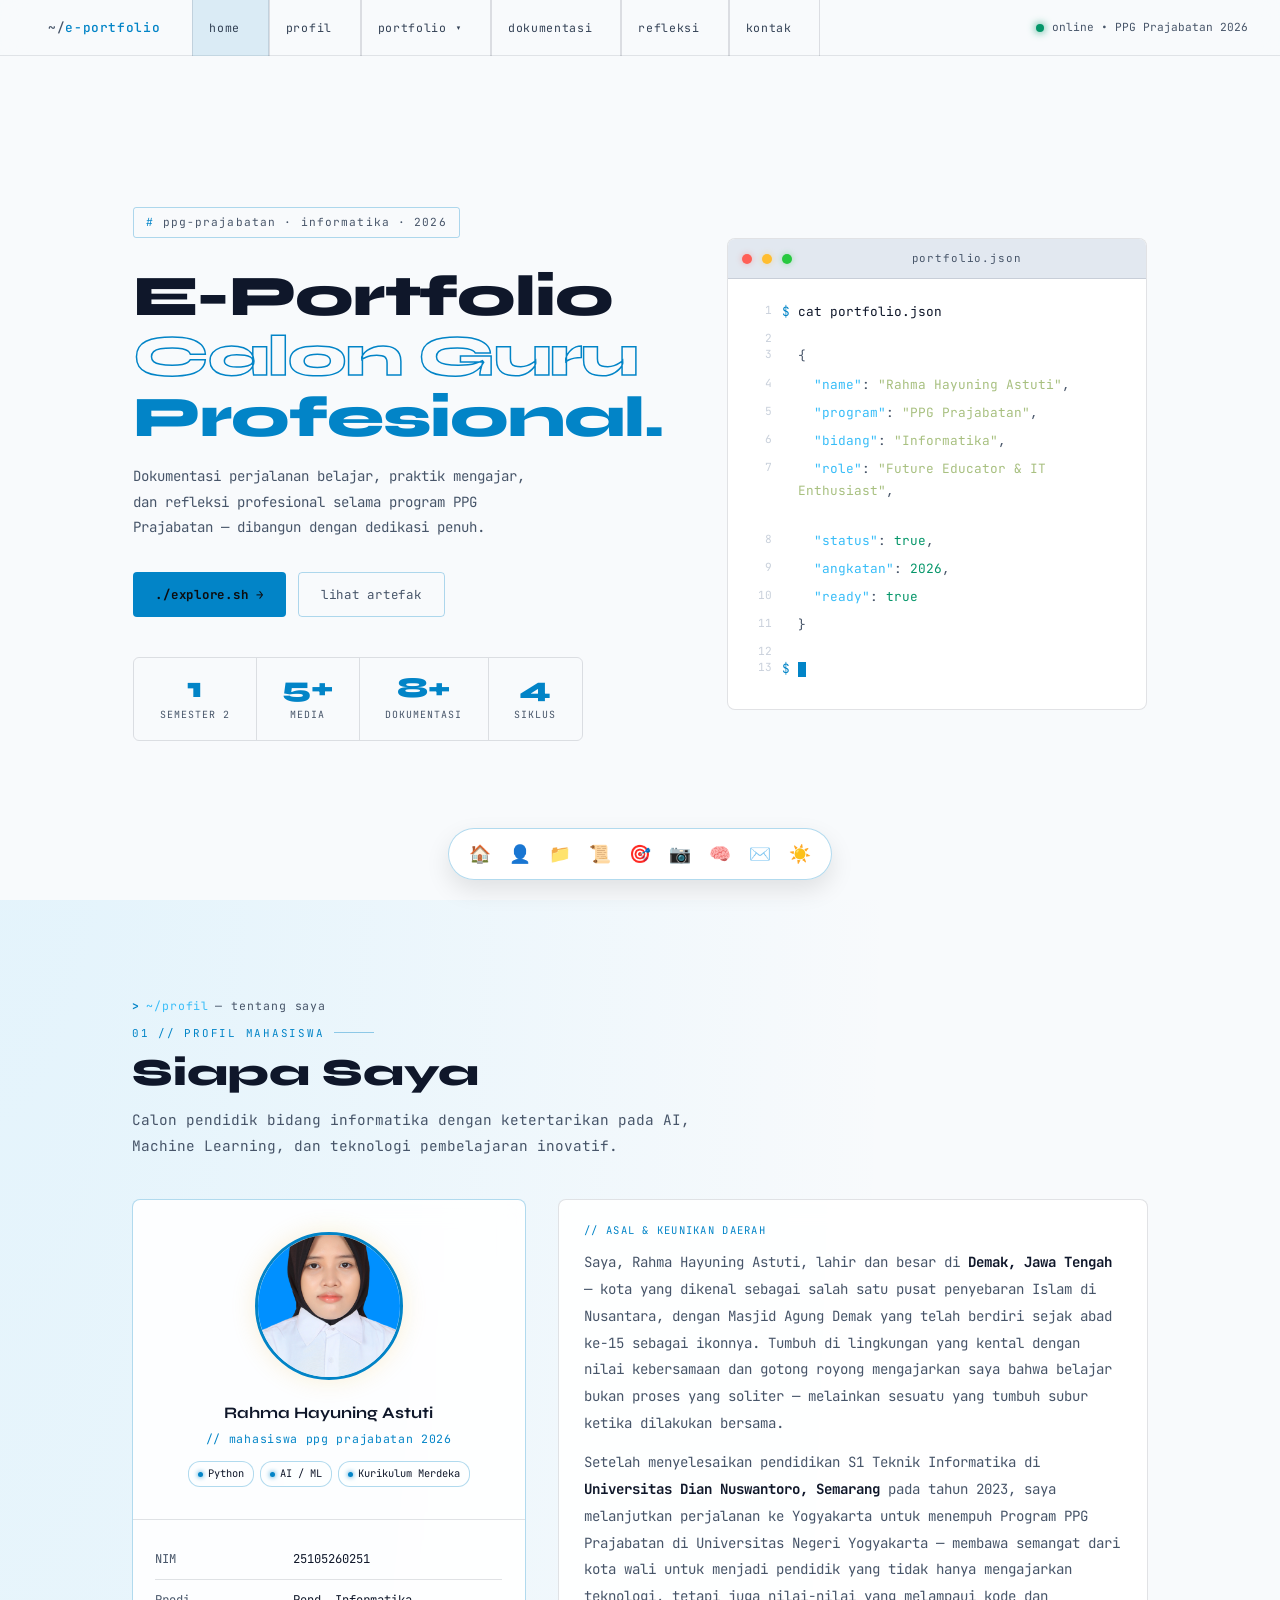
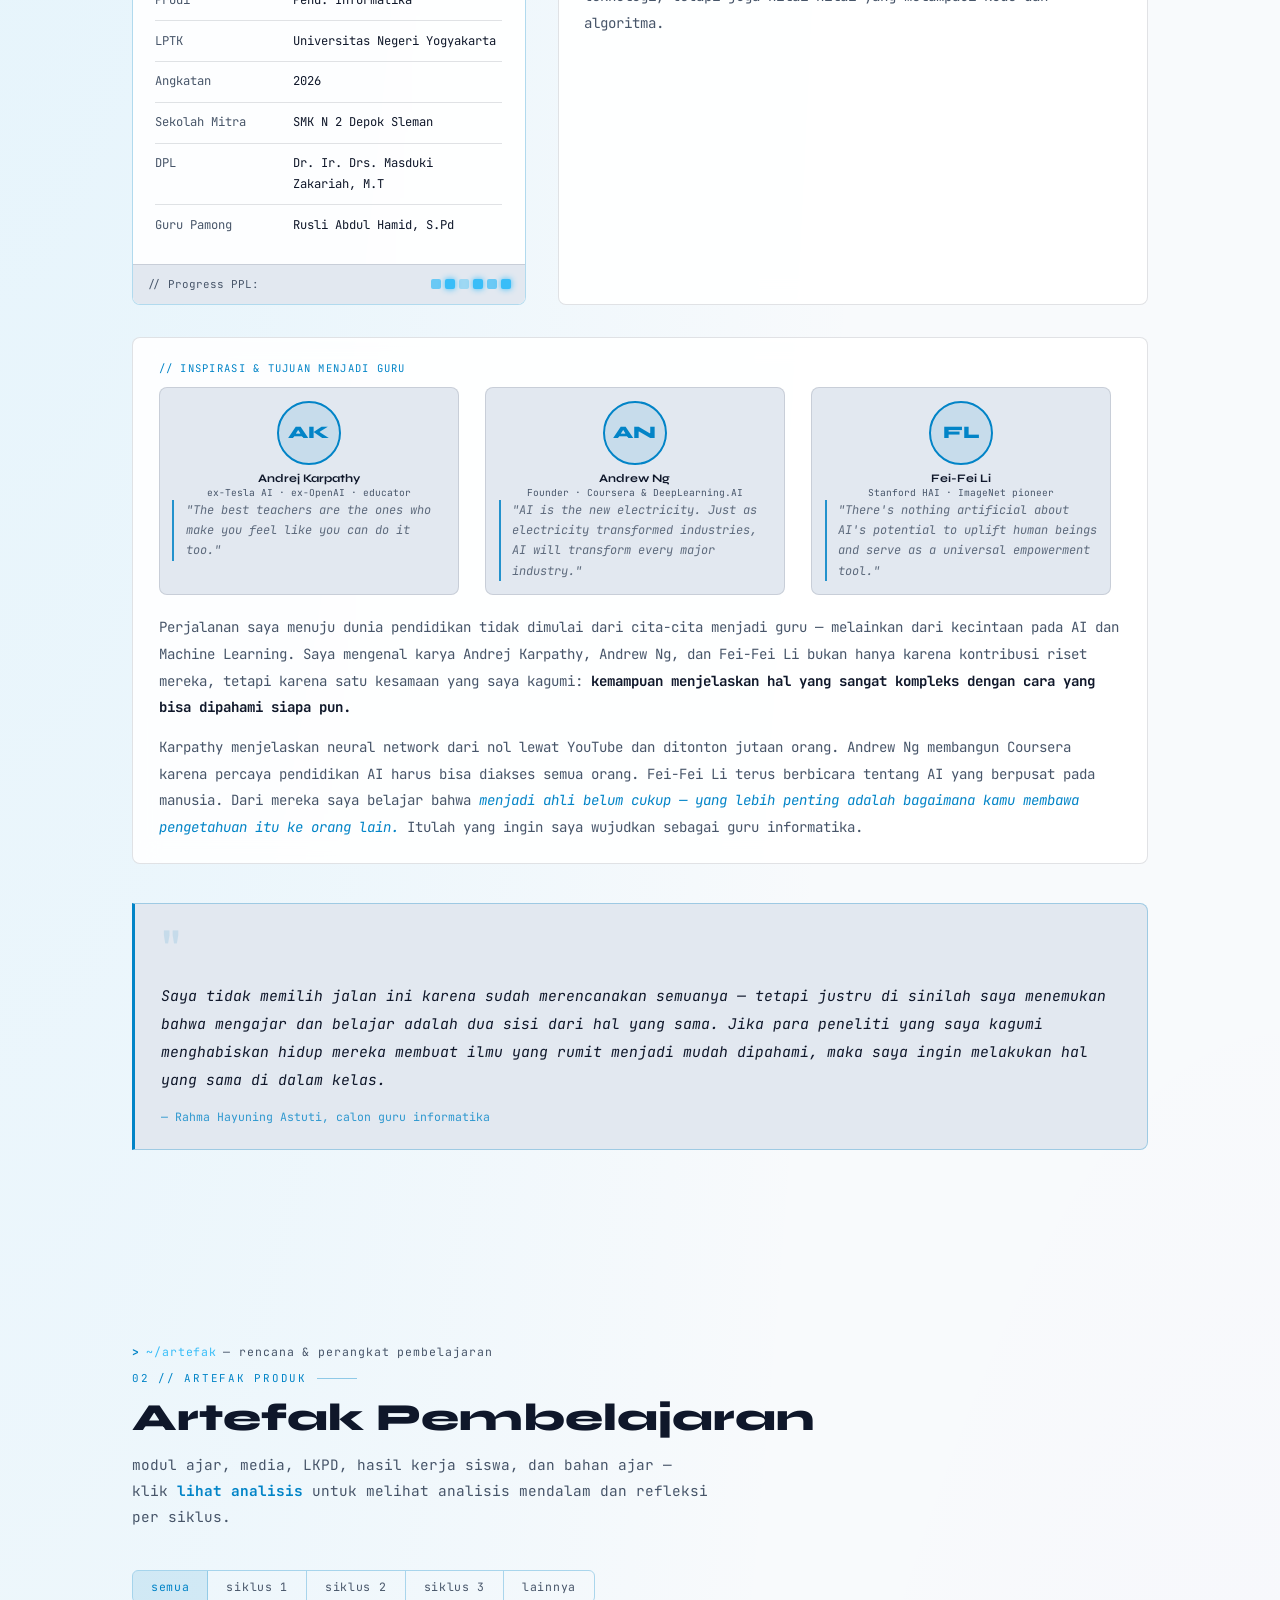
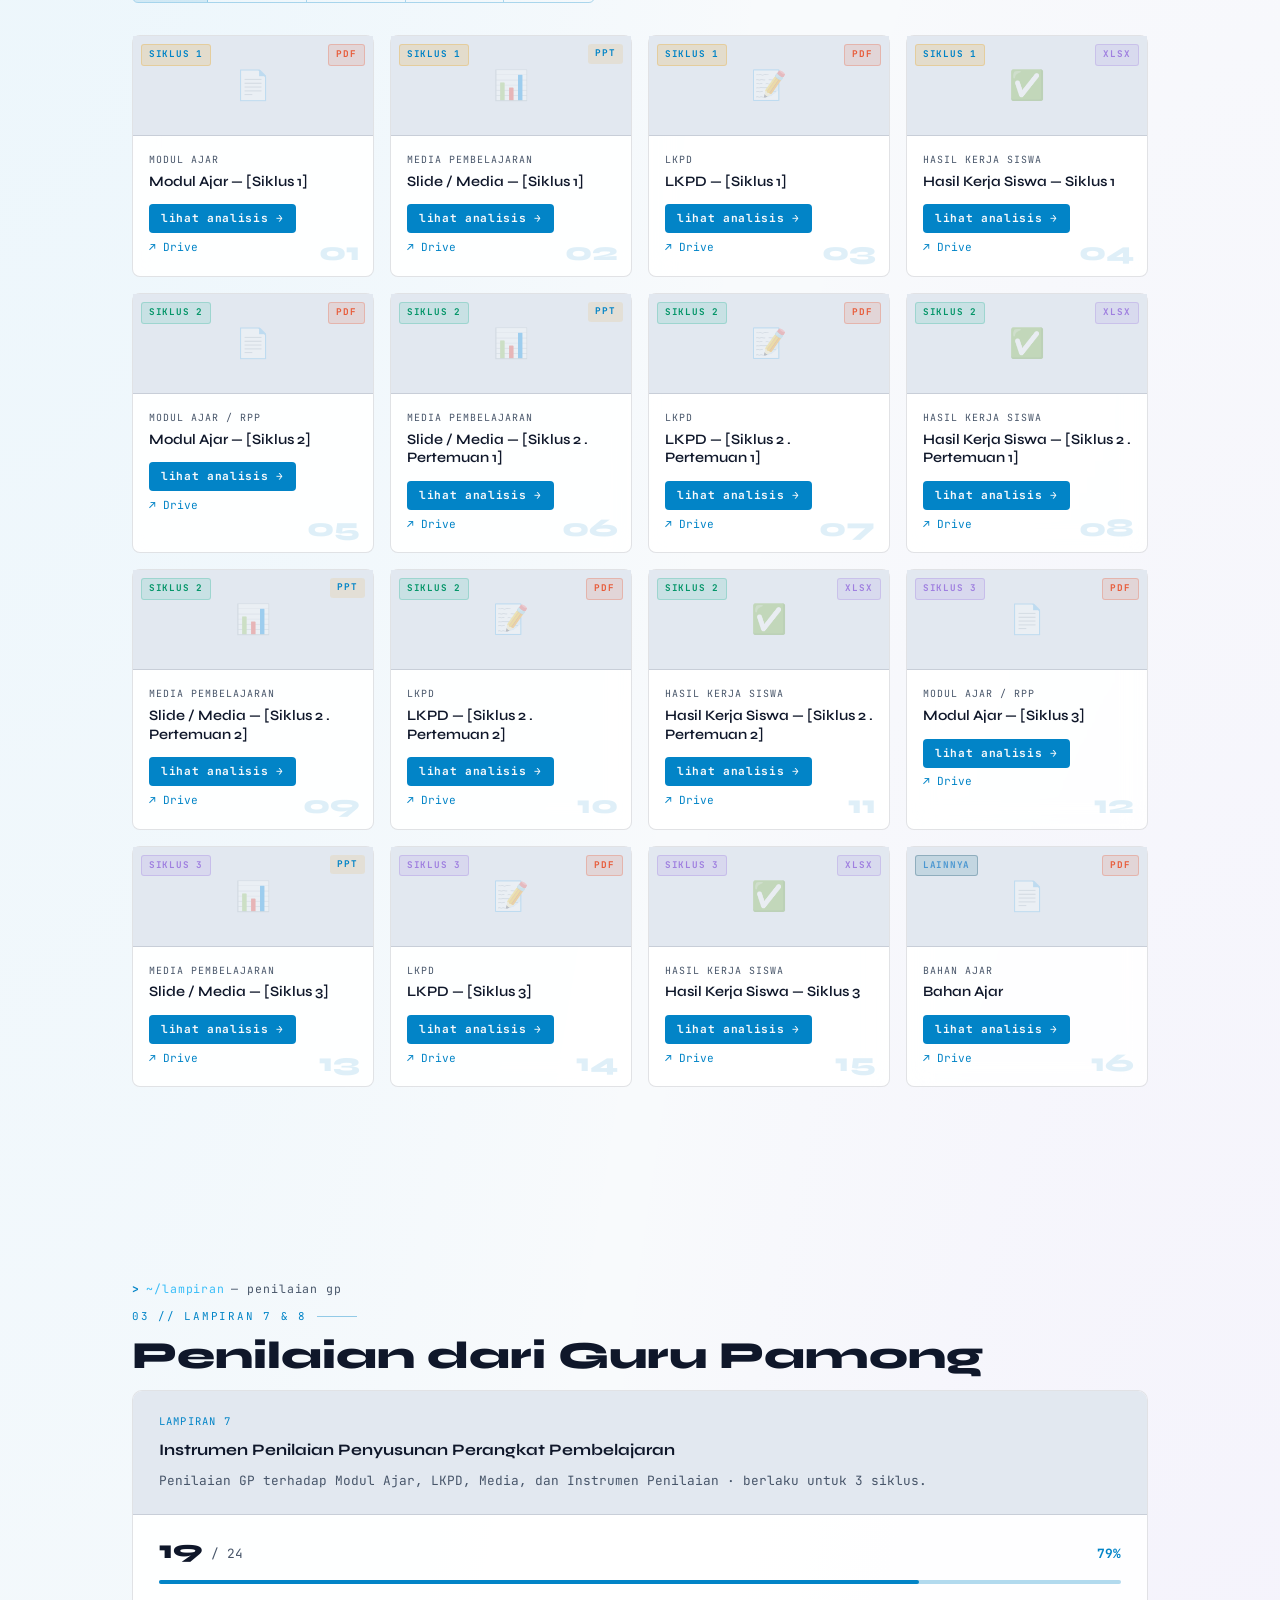
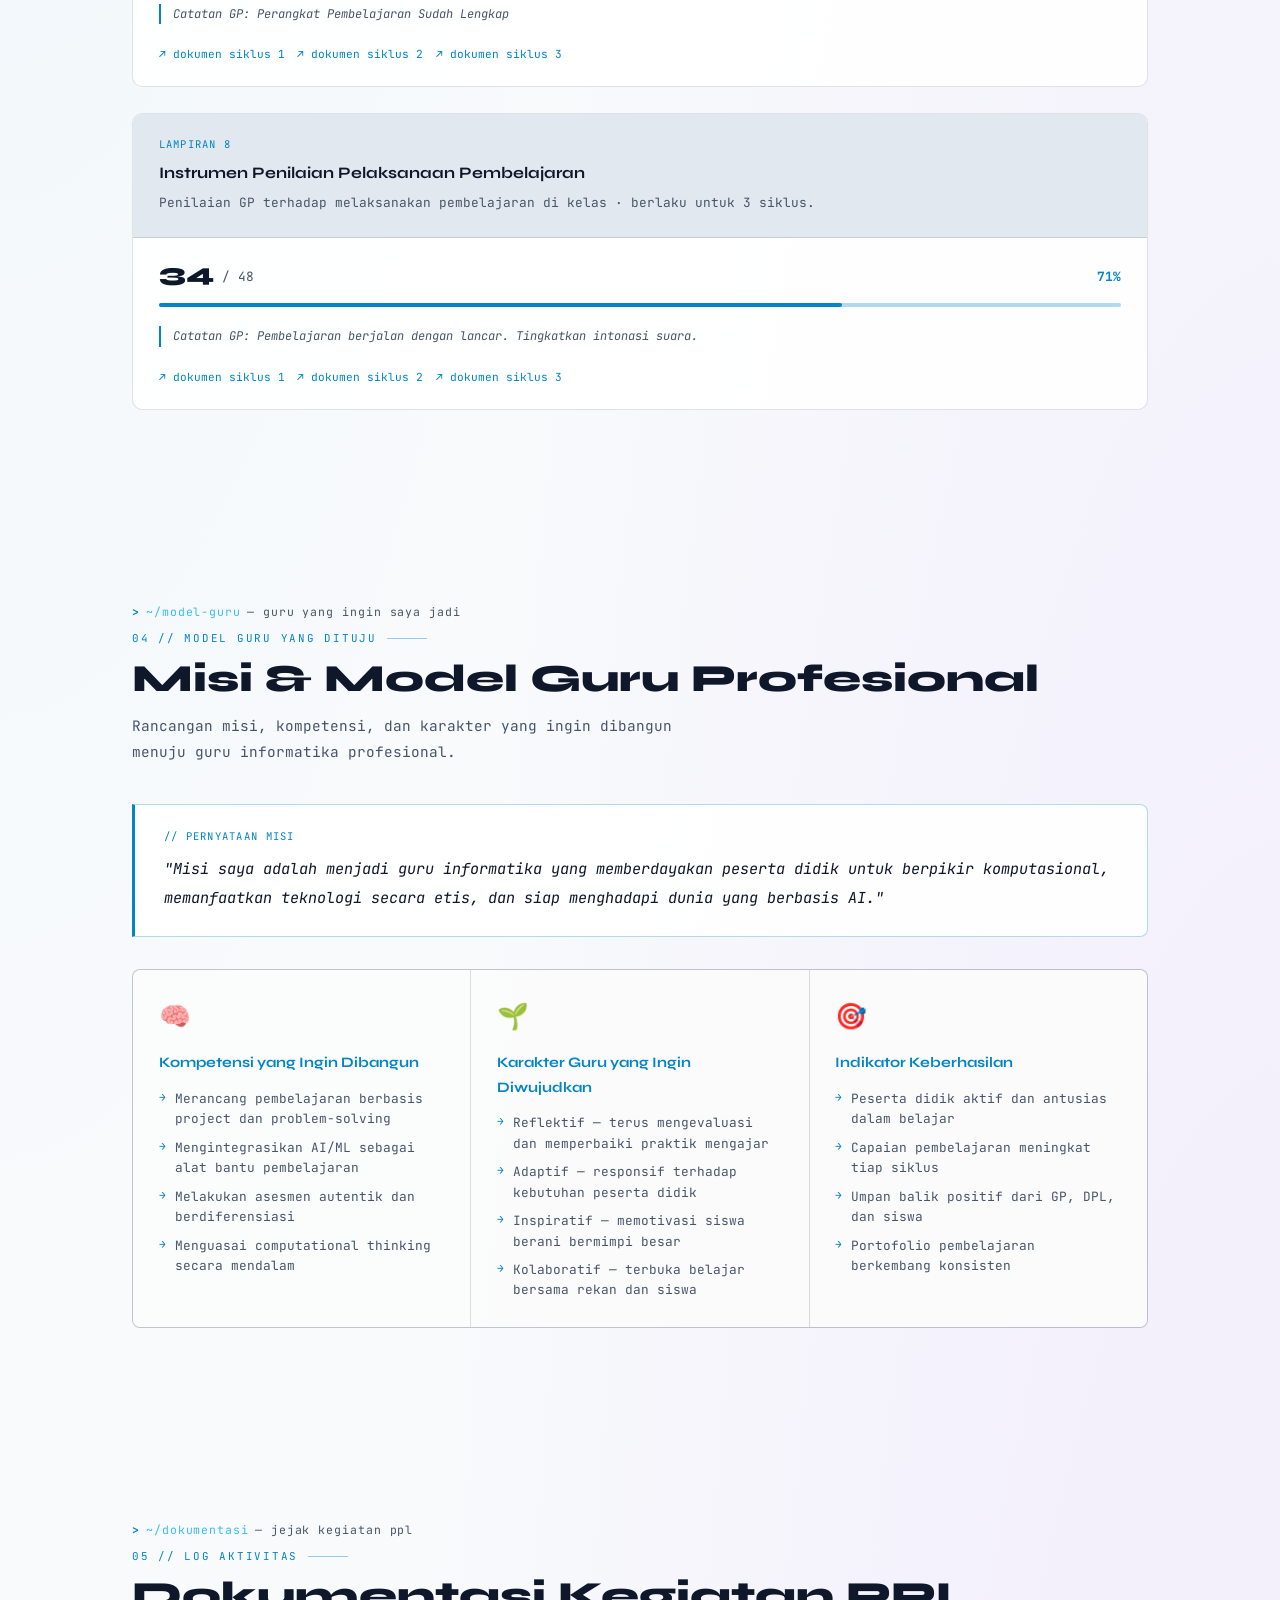
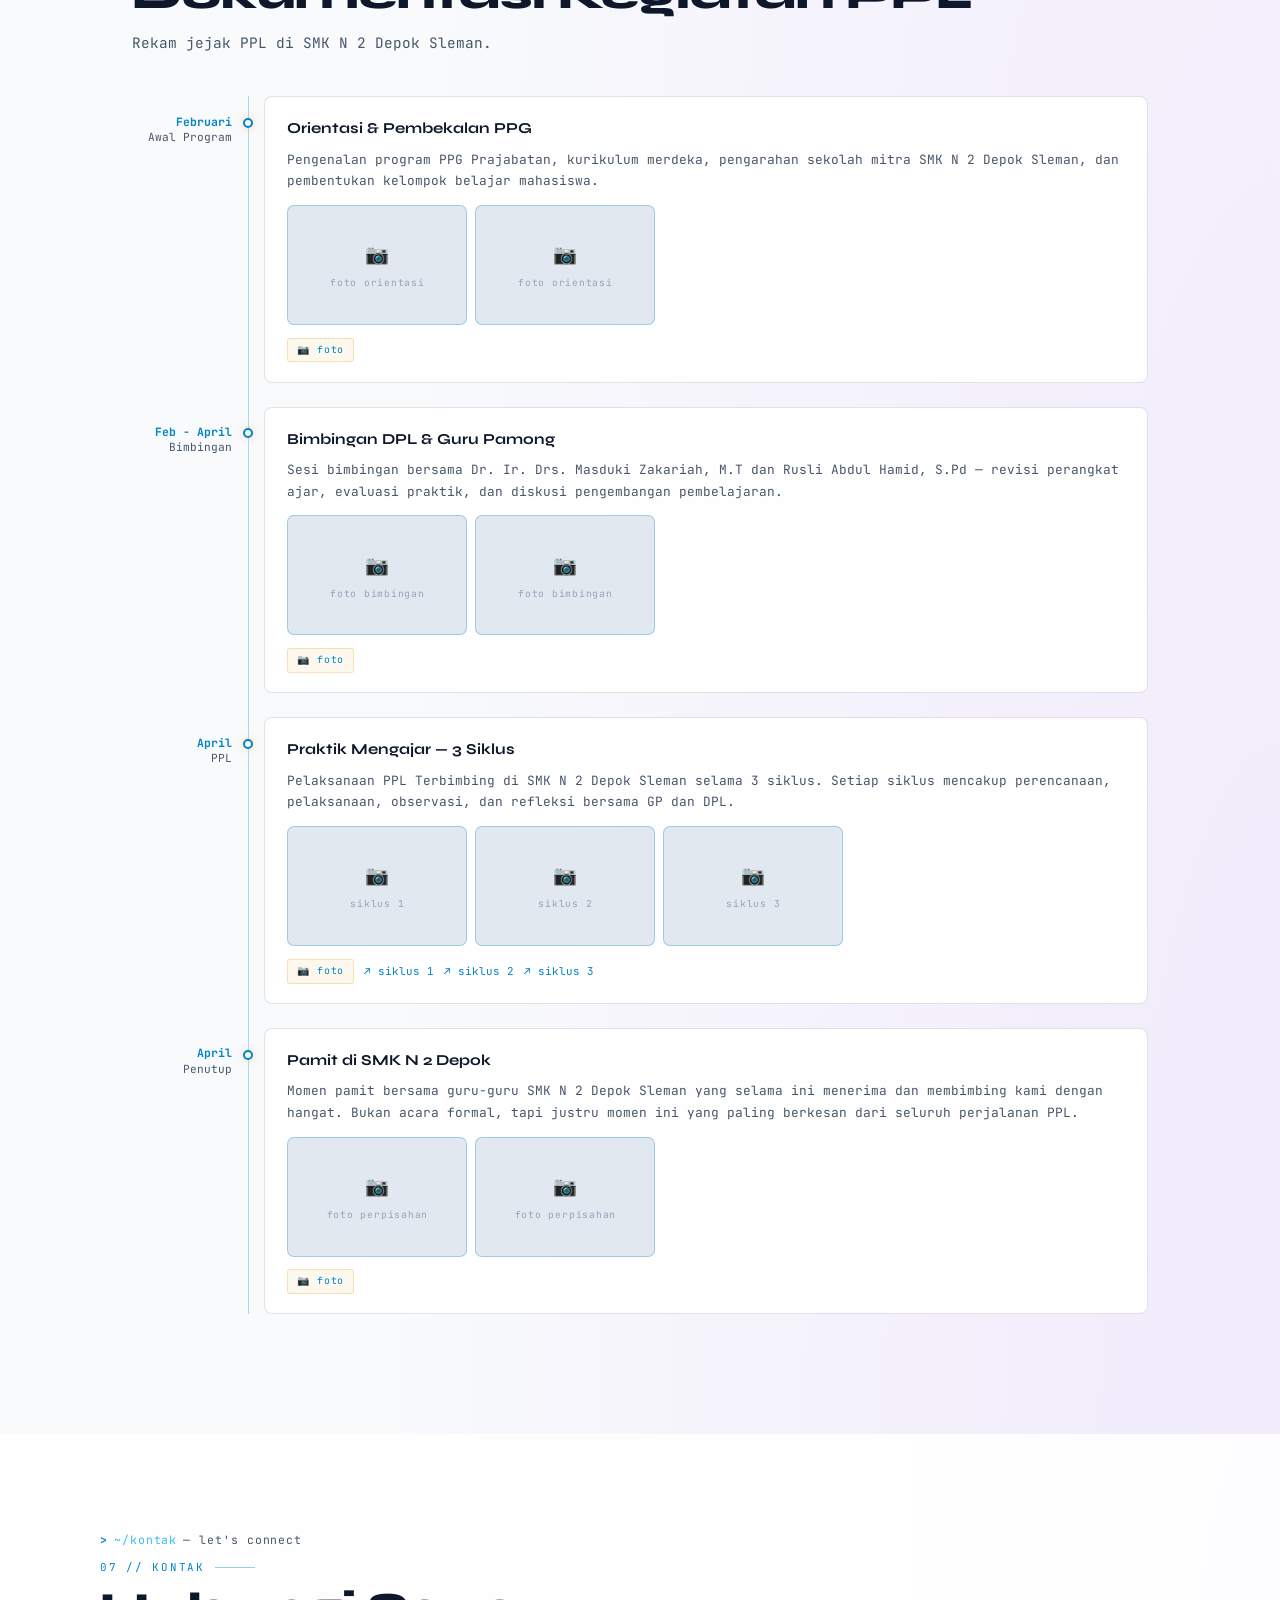
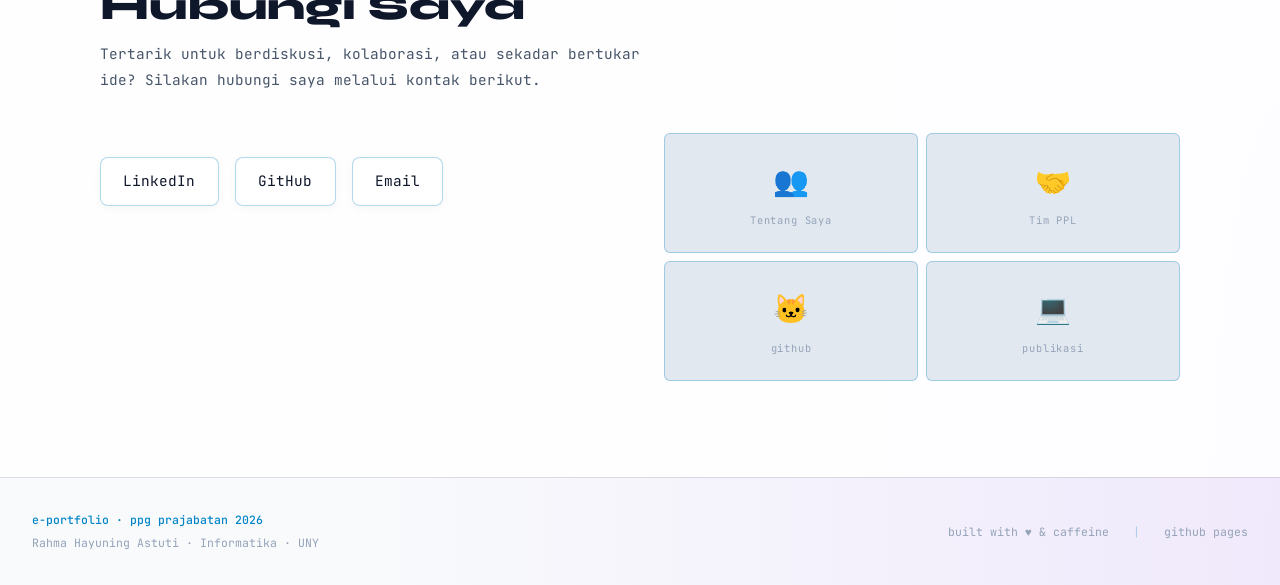
==== index.html @ 168e17f9 "update sementara" ====
<!DOCTYPE html>
<html lang="id">
<head>
<meta charset="UTF-8">
<meta name="viewport" content="width=device-width, initial-scale=1.0">
<title>E-Portfolio — Rahma Hayuning Astuti</title>
<link rel="stylesheet" href="shared.css">
</head>
<body data-page="index">
<div class="grid-bg"></div>

<nav>
  <div class="nav-logo">
    <span class="path">~/</span>e-portfolio
  </div>
  <!-- HAMBURGER MENU -->
  <div class="menu-toggle" id="menu-toggle">☰</div>

  <ul class="nav-links">
    <li><a href="#home">home</a></li>
    <li><a href="#profil">profil</a></li>

    <!-- DROPDOWN PORTFOLIO -->
    <li class="nav-dropdown" id="nav-dropdown-portfolio">
      <span class="nav-dropdown-toggle">portfolio ▾</span>
      <div class="nav-dropdown-menu">
        <a href="#artefak"><span class="dd-num">01</span> Artefak</a>
        <a href="#lampiran"><span class="dd-num">02</span> Lampiran</a>
        <a href="#model-guru"><span class="dd-num">03</span> Model Guru</a>
      </div>
    </li>

    <li><a href="#dokumentasi">dokumentasi</a></li>
    <li><a href="refleksi.html">refleksi</a></li>
    <li><a href="#kontak">kontak</a></li>
  </ul>
  <div class="nav-status">
    <div class="status-dot"></div>
    <span class="status-full">online • PPG Prajabatan 2026</span>
    <span class="status-short">online</span>
  </div>
</nav>

<div class="page-wrap">

<!-- HOME / HERO -->
<div id="home" style="background: var(--bg); min-height: 100vh; display:flex; align-items:center;">
  <div class="hero-inner">
    <div>
      <div class="hero-tag">ppg-prajabatan · informatika · 2026</div>
      <h1 class="hero-title">
        <span class="line1">E-Portfolio</span>
        <span class="line2">Calon Guru</span>
        <span class="line3">Profesional.</span>
      </h1>
      <p class="hero-desc">
        Dokumentasi perjalanan belajar, praktik mengajar, dan refleksi profesional selama program PPG Prajabatan — dibangun dengan dedikasi penuh.
      </p>
      <div class="hero-btns">
        <a href="#profil" class="btn-primary">./explore.sh →</a>
        <a href="#artefak" class="btn-ghost">lihat artefak</a>
      </div>
      <div class="hero-stats">
        <div class="stat">
          <div class="stat-num">1</div>
          <div class="stat-label">semester 2</div>
        </div>
        <div class="stat">
          <div class="stat-num">5+</div>
          <div class="stat-label">media</div>
        </div>
        <div class="stat">
          <div class="stat-num">8+</div>
          <div class="stat-label">dokumentasi</div>
        </div>
        <div class="stat">
          <div class="stat-num">4</div>
          <div class="stat-label">siklus</div>
        </div>
      </div>
    </div>

    <!-- TERMINAL CARD -->
    <div class="terminal">
      <div class="terminal-bar">
        <div class="t-dot r"></div>
        <div class="t-dot y"></div>
        <div class="t-dot g"></div>
        <div class="t-title">portfolio.json </div>
      </div>
      <div class="terminal-body">
        <div class="t-line" data-line="1"><span class="t-prompt">$</span><span class="t-cmd"> cat portfolio.json</span></div>
        <div class="t-line gap" data-line="2"></div>

        <div class="t-line" data-line="3"><span class="t-out">{</span></div>

        <div class="t-line" data-line="4"><span class="t-out">&nbsp;&nbsp;<span class="t-key">"name"</span>: <span class="t-str">"Rahma Hayuning Astuti"</span>,</span></div>
        <div class="t-line" data-line="5"><span class="t-out">&nbsp;&nbsp;<span class="t-key">"program"</span>: <span class="t-str">"PPG Prajabatan"</span>,</span></div>
        <div class="t-line" data-line="6"><span class="t-out">&nbsp;&nbsp;<span class="t-key">"bidang"</span>: <span class="t-str">"Informatika"</span>,</span></div>

        <div class="t-line" data-line="7"><span class="t-out">&nbsp;&nbsp;<span class="t-key">"role"</span>: <span class="t-str">"Future Educator & IT Enthusiast"</span>,</span></div>
        <br>
        <div class="t-line" data-line="8"><span class="t-out">&nbsp;&nbsp;<span class="t-key">"status"</span>: <span class="t-val">true</span>,</span></div>
        <div class="t-line" data-line="9"><span class="t-out">&nbsp;&nbsp;<span class="t-key">"angkatan"</span>: <span class="t-val">2026</span>,</span></div>
        <div class="t-line" data-line="10"><span class="t-out">&nbsp;&nbsp;<span class="t-key">"ready"</span>: <span class="t-val">true</span></span></div>
        <div class="t-line" data-line="11"><span class="t-out">}</span></div>
        <div class="t-line gap" data-line="12"></div>
        <div class="t-line" data-line="13"><span class="t-prompt">$</span><span class="t-cmd"> <span class="t-cursor"></span></span></div>
      </div>
    </div>
  </div>
</div>

<!-- PROFIL -->
<section id="profil" class="reveal">
  <div class="prompt"><span class="prompt-path">~/profil</span> — tentang saya</div>
  <div class="sec-label">01 // profil mahasiswa</div>
  <h2>Siapa Saya</h2>
  <p class="lead">Calon pendidik bidang informatika dengan ketertarikan pada AI, Machine Learning, dan teknologi pembelajaran inovatif.</p>
<div class="profil-grid">

  <!-- BARIS ATAS: foto + data diri -->
  <div class="profil-top">
    <div>
      <div class="profil-card">
        <div class="profil-card-top">
          <div class="profil-avatar">
            <img src="assets/foto-profil.png" alt="Foto Profil"
              onerror="this.style.display='none';this.parentElement.innerHTML='RH'">
          </div>
          <div class="profil-name">Rahma Hayuning Astuti</div>
          <div class="profil-role">// mahasiswa ppg prajabatan 2026</div>

          <!-- TECH BADGES -->
          <div class="tech-tags">
            <span class="tag-badge"><i class="dot"></i> Python</span>
            <span class="tag-badge"><i class="dot"></i> AI / ML</span>
            <span class="tag-badge"><i class="dot"></i> Kurikulum Merdeka</span>
          </div>
        </div>

        <div class="profil-card-body">
          <div class="profil-row"><span class="profil-row-k">NIM</span><span class="profil-row-v">25105260251</span></div>
          <div class="profil-row"><span class="profil-row-k">Prodi</span><span class="profil-row-v">Pend. Informatika</span></div>
          <div class="profil-row"><span class="profil-row-k">LPTK</span><span class="profil-row-v">Universitas Negeri Yogyakarta</span></div>
          <div class="profil-row"><span class="profil-row-k">Angkatan</span><span class="profil-row-v">2026</span></div>
          <div class="profil-row"><span class="profil-row-k">Sekolah Mitra</span><span class="profil-row-v">SMK N 2 Depok Sleman</span></div>
          <div class="profil-row"><span class="profil-row-k">DPL</span><span class="profil-row-v">Dr. Ir. Drs. Masduki Zakariah, M.T</span></div>
          <div class="profil-row"><span class="profil-row-k">Guru Pamong</span><span class="profil-row-v">Rusli Abdul Hamid, S.Pd</span></div>
        </div>

        <!-- PROGRESS GRAPH WIDGET -->
        <div class="git-graph">
          <span class="git-title">// Progress PPL:</span>
          <div class="git-squares">
            <span class="sq lvl-3" title="Siklus 1"></span>
            <span class="sq lvl-4" title="Siklus 1"></span>
            <span class="sq lvl-2" title="Siklus 2"></span>
            <span class="sq lvl-4" title="Siklus 2"></span>
            <span class="sq lvl-3" title="Siklus 3"></span>
            <span class="sq lvl-4" title="Ujian Mandiri"></span>
          </div>
        </div>
      </div>
    </div>

    <!-- narasi asal daerah -->
    <div class="narasi-section">
      <div class="narasi-label">// asal &amp; keunikan daerah</div>
      <p>Saya, Rahma Hayuning Astuti, lahir dan besar di <strong style="color:var(--text);">Demak, Jawa Tengah</strong> — kota yang dikenal sebagai salah satu pusat penyebaran Islam di Nusantara, dengan Masjid Agung Demak yang telah berdiri sejak abad ke-15 sebagai ikonnya. Tumbuh di lingkungan yang kental dengan nilai kebersamaan dan gotong royong mengajarkan saya bahwa belajar bukan proses yang soliter — melainkan sesuatu yang tumbuh subur ketika dilakukan bersama.</p>
      <p style="margin-top:0.8rem;">Setelah menyelesaikan pendidikan S1 Teknik Informatika di <strong style="color:var(--text);">Universitas Dian Nuswantoro, Semarang</strong> pada tahun 2023, saya melanjutkan perjalanan ke Yogyakarta untuk menempuh Program PPG Prajabatan di Universitas Negeri Yogyakarta — membawa semangat dari kota wali untuk menjadi pendidik yang tidak hanya mengajarkan teknologi, tetapi juga nilai-nilai yang melampaui kode dan algoritma.</p>
    </div>
  </div>

  <!-- BARIS BAWAH: inspirasi full width -->
  <div class="profil-bottom">
    <div class="narasi-section">
      <div class="narasi-label">// inspirasi &amp; tujuan menjadi guru</div>

      <div class="researcher-row">
        <a class="researcher-card" href="https://karpathy.ai" target="_blank">
          <div class="researcher-card-img">
            <img src="https://karpathy.ai/assets/me_new.jpg"
              alt="Andrej Karpathy"
              onerror="this.style.display='none';this.nextElementSibling.style.display='flex'">
            <div class="rc-initial" style="display:none;">AK</div>
          </div>
          <div class="researcher-card-body">
            <div class="rc-name">Andrej Karpathy</div>
            <div class="rc-role">ex-Tesla AI · ex-OpenAI · educator</div>
            <div class="rc-quote">"The best teachers are the ones who make you feel like you can do it too."</div>
          </div>
        </a>

        <a class="researcher-card" href="https://www.andrewng.org" target="_blank">
          <div class="researcher-card-img">
            <img src="https://www.andrewng.org/_next/image?url=%2Fimages%2Fandrew-ng-about-page.jpg&w=750&q=75&dpl=dpl_GrjjEjBVeDwiYUWkFBH9Ky4cc27Z"
              alt="Andrew Ng"
              onerror="this.style.display='none';this.nextElementSibling.style.display='flex'">
            <div class="rc-initial" style="display:none;">AN</div>
          </div>
          <div class="researcher-card-body">
            <div class="rc-name">Andrew Ng</div>
            <div class="rc-role">Founder · Coursera &amp; DeepLearning.AI</div>
            <div class="rc-quote">"AI is the new electricity. Just as electricity transformed industries, AI will transform every major industry."</div>
          </div>
        </a>

        <a class="researcher-card" href="https://profiles.stanford.edu/fei-fei-li" target="_blank">
          <div class="researcher-card-img">
            <img src="https://profiles.stanford.edu/proxy/api/cap/profiles/15052/resources/profilephoto/350x350.1550534393295.jpg"
              alt="Fei-Fei Li"
              onerror="this.style.display='none';this.nextElementSibling.style.display='flex'">
            <div class="rc-initial" style="display:none;">FL</div>
          </div>
          <div class="researcher-card-body">
            <div class="rc-name">Fei-Fei Li</div>
            <div class="rc-role">Stanford HAI · ImageNet pioneer</div>
            <div class="rc-quote">"There's nothing artificial about AI's potential to uplift human beings and serve as a universal empowerment tool."</div>
          </div>
        </a>
      </div>

      <p>Perjalanan saya menuju dunia pendidikan tidak dimulai dari cita-cita menjadi guru — melainkan dari kecintaan pada AI dan Machine Learning. Saya mengenal karya Andrej Karpathy, Andrew Ng, dan Fei-Fei Li bukan hanya karena kontribusi riset mereka, tetapi karena satu kesamaan yang saya kagumi: <strong style="color:var(--text);">kemampuan menjelaskan hal yang sangat kompleks dengan cara yang bisa dipahami siapa pun.</strong></p>
      <p style="margin-top:0.8rem;">Karpathy menjelaskan neural network dari nol lewat YouTube dan ditonton jutaan orang. Andrew Ng membangun Coursera karena percaya pendidikan AI harus bisa diakses semua orang. Fei-Fei Li terus berbicara tentang AI yang berpusat pada manusia. Dari mereka saya belajar bahwa <em style="color:var(--amber);">menjadi ahli belum cukup — yang lebih penting adalah bagaimana kamu membawa pengetahuan itu ke orang lain.</em> Itulah yang ingin saya wujudkan sebagai guru informatika.</p>
    </div>

    <!-- Kutipan personal -->
    <div class="kutipan-personal">
      <div class="kutipan-personal-mark">"</div>
      <div class="kutipan-personal-text">Saya tidak memilih jalan ini karena sudah merencanakan semuanya — tetapi justru di sinilah saya menemukan bahwa mengajar dan belajar adalah dua sisi dari hal yang sama. Jika para peneliti yang saya kagumi menghabiskan hidup mereka membuat ilmu yang rumit menjadi mudah dipahami, maka saya ingin melakukan hal yang sama di dalam kelas.</div>
      <div class="kutipan-personal-src">— Rahma Hayuning Astuti, calon guru informatika</div>
    </div>
  </div>

</div>
</section>

<!-- ARTEFAK -->
<section id="artefak" class="reveal">
  <div class="prompt"><span class="prompt-path">~/artefak</span> — rencana &amp; perangkat pembelajaran</div>
    <div class="sec-label">02 // artefak produk</div>
    <h2>Artefak Pembelajaran</h2>
    <p class="lead">modul ajar, media, LKPD, hasil kerja siswa, dan bahan ajar — klik <strong style="color:var(--amber);">lihat analisis</strong> untuk melihat analisis mendalam dan refleksi per siklus.</p>

    <div class="media-filter">
      <button class="filter-btn active" onclick="filterMedia('all',this)">semua</button>
      <button class="filter-btn" onclick="filterMedia('siklus1',this)">siklus 1</button>
      <button class="filter-btn" onclick="filterMedia('siklus2',this)">siklus 2</button>
      <button class="filter-btn" onclick="filterMedia('siklus3',this)">siklus 3</button>
      <button class="filter-btn" onclick="filterMedia('lainnya',this)">lainnya</button>
    </div>

    <!-- hint link -->
    <div class="siklus-hint" id="hint-siklus1" style="display:none;">
      <span>📄 lihat analisis lengkap siklus 1</span>
      <a href="siklus1.html">buka halaman siklus 1 →</a>
    </div>
    <div class="siklus-hint" id="hint-siklus2" style="display:none;">
      <span>📄 lihat analisis lengkap siklus 2</span>
      <a href="siklus2.html">buka halaman siklus 2 →</a>
    </div>
    <div class="siklus-hint" id="hint-siklus3" style="display:none;">
      <span>📄 lihat analisis lengkap siklus 3</span>
      <a href="siklus3.html">buka halaman siklus 3 →</a>
    </div>

    <div class="media-grid" id="mediaGrid">

      <!-- SIKLUS 1 -->
      <div class="media-card" data-cat="siklus1">
        <div class="media-thumb"><div class="media-thumb-icon">📄</div><span class="media-type-badge badge-pdf">PDF</span><span class="media-siklus-badge">Siklus 1</span></div>
        <div class="media-info">
          <div class="media-cat">modul ajar</div>
          <div class="media-title">Modul Ajar — [Siklus 1]</div>
          <a class="media-detail-btn" href="siklus1.html#modul">lihat analisis →</a>
          <a class="media-link" href="https://drive.google.com/file/d/1Mm0rQA8i7-ZSzcZ74dXFc2H0Nhy3gV9J/view" target="_blank">↗ Drive</a>
        </div>
      </div>
      <div class="media-card" data-cat="siklus1">
        <div class="media-thumb"><div class="media-thumb-icon">📊</div><span class="media-type-badge badge-ppt">PPT</span><span class="media-siklus-badge">Siklus 1</span></div>
        <div class="media-info">
          <div class="media-cat">media pembelajaran</div>
          <div class="media-title">Slide / Media — [Siklus 1]</div>
          <a class="media-detail-btn" href="siklus1.html#media">lihat analisis →</a>
          <a class="media-link" href="https://drive.google.com/file/d/116rfwJsItWrdjBsEzBJ4GST5ZDp_kdH2/view" target="_blank">↗ Drive</a>
        </div>
      </div>
      <div class="media-card" data-cat="siklus1">
        <div class="media-thumb"><div class="media-thumb-icon">📝</div><span class="media-type-badge badge-pdf">PDF</span><span class="media-siklus-badge">Siklus 1</span></div>
        <div class="media-info">
          <div class="media-cat">lkpd</div>
          <div class="media-title">LKPD — [Siklus 1]</div>
          <a class="media-detail-btn" href="siklus1.html#lkpd">lihat analisis →</a>
          <a class="media-link" href="https://drive.google.com/file/d/116rfwJsItWrdjBsEzBJ4GST5ZDp_kdH2/view" target="_blank">↗ Drive</a>
        </div>
      </div>
      <div class="media-card" data-cat="siklus1">
        <div class="media-thumb"><div class="media-thumb-icon">✅</div><span class="media-type-badge badge-link">XLSX</span><span class="media-siklus-badge">Siklus 1</span></div>
        <div class="media-info">
          <div class="media-cat">hasil kerja siswa</div>
          <div class="media-title">Hasil Kerja Siswa — Siklus 1</div>
          <a class="media-detail-btn" href="siklus1.html#hasil">lihat analisis →</a>
          <a class="media-link" href="https://drive.google.com/file/d/1LwdhdC4zQUOSFk-iXW-kXdX5CTyQWt2_/view" target="_blank">↗ Drive</a>
        </div>
      </div>

      <!-- SIKLUS 2 -->
      <div class="media-card" data-cat="siklus2">
        <div class="media-thumb"><div class="media-thumb-icon">📄</div><span class="media-type-badge badge-pdf">PDF</span><span class="media-siklus-badge s2">Siklus 2</span></div>
        <div class="media-info">
          <div class="media-cat">modul ajar / rpp</div>
          <div class="media-title">Modul Ajar — [Siklus 2]</div>
          <a class="media-detail-btn" href="siklus2.html#modul">lihat analisis →</a>
          <a class="media-link" href="https://drive.google.com/file/d/1yFLzbJeKBm-5WGDQyLnBkw41wqbVsrLJ/view" target="_blank">↗ Drive</a>
        </div>
      </div>
      <div class="media-card" data-cat="siklus2">
        <div class="media-thumb"><div class="media-thumb-icon">📊</div><span class="media-type-badge badge-ppt">PPT</span><span class="media-siklus-badge s2">Siklus 2</span></div>
        <div class="media-info">
          <div class="media-cat">media pembelajaran</div>
          <div class="media-title">Slide / Media — [Siklus 2 . Pertemuan 1]</div>
          <a class="media-detail-btn" href="siklus2.html#media">lihat analisis →</a>
          <a class="media-link" href="https://docs.google.com/presentation/d/1feSb8Pryy_PdjIOvYvrXuKNrfsGE75y4/view" target="_blank">↗ Drive</a>
        </div>
      </div>
      <div class="media-card" data-cat="siklus2">
        <div class="media-thumb"><div class="media-thumb-icon">📝</div><span class="media-type-badge badge-pdf">PDF</span><span class="media-siklus-badge s2">Siklus 2</span></div>
        <div class="media-info">
          <div class="media-cat">lkpd</div>
          <div class="media-title">LKPD — [Siklus 2 . Pertemuan 1]</div>
          <a class="media-detail-btn" href="siklus2.html#lkpd">lihat analisis →</a>
          <a class="media-link" href="https://drive.google.com/file/d/1WHqXQ162c1EcTndB98Stg1fI3kjVNsGb/view" target="_blank">↗ Drive</a>
        </div>
      </div>
      <div class="media-card" data-cat="siklus2">
        <div class="media-thumb"><div class="media-thumb-icon">✅</div><span class="media-type-badge badge-link">XLSX</span><span class="media-siklus-badge s2">Siklus 2</span></div>
        <div class="media-info">
          <div class="media-cat">hasil kerja siswa</div>
          <div class="media-title">Hasil Kerja Siswa — [Siklus 2 . Pertemuan 1]</div>
          <a class="media-detail-btn" href="siklus2.html#hasil">lihat analisis →</a>
          <a class="media-link" href="https://drive.google.com/file/d/1ha33l59WWqJl0ggKHMrXaXd4Vl1qFUP7/view" target="_blank">↗ Drive</a>
        </div>
      </div>

      <div class="media-card" data-cat="siklus2">
        <div class="media-thumb"><div class="media-thumb-icon">📊</div><span class="media-type-badge badge-ppt">PPT</span><span class="media-siklus-badge s2">Siklus 2</span></div>
        <div class="media-info">
          <div class="media-cat">media pembelajaran</div>
          <div class="media-title">Slide / Media — [Siklus 2 . Pertemuan 2]</div>
          <a class="media-detail-btn" href="siklus2.html#media">lihat analisis →</a>
          <a class="media-link" href="https://docs.google.com/presentation/d/1S7Pc0mfbk0XSguzgwl8Lnj5Sf_vBBYJr/view" target="_blank">↗ Drive</a>
        </div>
      </div>
      <div class="media-card" data-cat="siklus2">
        <div class="media-thumb"><div class="media-thumb-icon">📝</div><span class="media-type-badge badge-pdf">PDF</span><span class="media-siklus-badge s2">Siklus 2</span></div>
        <div class="media-info">
          <div class="media-cat">lkpd</div>
          <div class="media-title">LKPD — [Siklus 2 . Pertemuan 2]</div>
          <a class="media-detail-btn" href="siklus2.html#lkpd">lihat analisis →</a>
          <a class="media-link" href="https://docs.google.com/spreadsheets/d/1yKaY96VLqheqRSYmG8GojkQJimio7uJp/view" target="_blank">↗ Drive</a>
        </div>
      </div>
      <div class="media-card" data-cat="siklus2">
        <div class="media-thumb"><div class="media-thumb-icon">✅</div><span class="media-type-badge badge-link">XLSX</span><span class="media-siklus-badge s2">Siklus 2</span></div>
        <div class="media-info">
          <div class="media-cat">hasil kerja siswa</div>
          <div class="media-title">Hasil Kerja Siswa — [Siklus 2 . Pertemuan 2]</div>
          <a class="media-detail-btn" href="siklus2.html#hasil">lihat analisis →</a>
          <a class="media-link" href="https://docs.google.com/spreadsheets/d/1NqS9zr_MG0tRcEHBEgAzkj7n1obTVKj1/view" target="_blank">↗ Drive</a>
        </div>
      </div>

      <!-- SIKLUS 3 -->
      <div class="media-card" data-cat="siklus3">
        <div class="media-thumb"><div class="media-thumb-icon">📄</div><span class="media-type-badge badge-pdf">PDF</span><span class="media-siklus-badge s3">Siklus 3</span></div>
        <div class="media-info">
          <div class="media-cat">modul ajar / rpp</div>
          <div class="media-title">Modul Ajar — [Siklus 3]</div>
          <a class="media-detail-btn" href="siklus3.html#modul">lihat analisis →</a>
          <a class="media-link" href="https://docs.google.com/document/d/19A98y1Kb1CCB0XZUeMlzZH8VOX3f7KLj/view" target="_blank">↗ Drive</a>
        </div>
      </div>
      <div class="media-card" data-cat="siklus3">
        <div class="media-thumb"><div class="media-thumb-icon">📊</div><span class="media-type-badge badge-ppt">PPT</span><span class="media-siklus-badge s3">Siklus 3</span></div>
        <div class="media-info">
          <div class="media-cat">media pembelajaran</div>
          <div class="media-title">Slide / Media — [Siklus 3]</div>
          <a class="media-detail-btn" href="siklus3.html#media">lihat analisis →</a>
          <a class="media-link" href="https://docs.google.com/presentation/d/1IYP1XmcjuH1td8HbHixzLR2ojGl-yWXK/view" target="_blank">↗ Drive</a>
        </div>
      </div>
      <div class="media-card" data-cat="siklus3">
        <div class="media-thumb"><div class="media-thumb-icon">📝</div><span class="media-type-badge badge-pdf">PDF</span><span class="media-siklus-badge s3">Siklus 3</span></div>
        <div class="media-info">
          <div class="media-cat">lkpd</div>
          <div class="media-title">LKPD — [Siklus 3]</div>
          <a class="media-detail-btn" href="siklus3.html#lkpd">lihat analisis →</a>
          <a class="media-link" href="https://docs.google.com/spreadsheets/d/1_ATLBHRyG8YjnETmST5QObnZm_iMbCyL/view" target="_blank">↗ Drive</a>
        </div>
      </div>
      <div class="media-card" data-cat="siklus3">
        <div class="media-thumb"><div class="media-thumb-icon">✅</div><span class="media-type-badge badge-link">XLSX</span><span class="media-siklus-badge s3">Siklus 3</span></div>
        <div class="media-info">
          <div class="media-cat">hasil kerja siswa</div>
          <div class="media-title">Hasil Kerja Siswa — Siklus 3</div>
          <a class="media-detail-btn" href="siklus3.html#hasil">lihat analisis →</a>
          <a class="media-link" href="https://docs.google.com/spreadsheets/d/1n2i88xt1qLuH8WSUhYwP-ohq_-pUQt2o/view" target="_blank">↗ Drive</a>
        </div>
      </div>

      <!-- LAINNYA -->
      <div class="media-card" data-cat="lainnya">
        <div class="media-thumb"><div class="media-thumb-icon">📄</div><span class="media-type-badge badge-pdf">PDF</span><span class="media-siklus-badge lainnya">lainnya</span></div>
        <div class="media-info">
          <div class="media-cat">bahan ajar</div>
          <div class="media-title">Bahan Ajar</div>
          <a class="media-detail-btn" onclick="openModal('modal-bahan-ajar')" href="#artefak">lihat analisis →</a>
          <a class="media-link" href="https://docs.google.com/document/d/1nw1KtTrjCHg37VhJyCvP4zKMGC8468OF/view" target="_blank">↗ Drive</a>
        </div>
      </div>

      <!-- MODAL BAHAN AJAR -->
      <div class="modal-overlay" id="modal-bahan-ajar">
        <div class="modal-box">
          <div class="modal-header">
            <div class="modal-icon">📚</div>
            <div>
              <div class="modal-type">bahan ajar · semua siklus</div>
              <div class="modal-title">Bahan Ajar — Analisis Data dengan Spreadsheet</div>
            </div>
            <button class="modal-close" onclick="closeModal('modal-bahan-ajar')">✕</button>
          </div>
          <div class="modal-body">

            <div class="analisis-tabs">
              <button class="atab active" data-tab="lk4"
                onclick="switchTab('modal-ba-content','lk4')">Analisis</button>
              <button class="atab" data-tab="file"
                onclick="switchTab('modal-ba-content','file')">File &amp; Preview</button>
            </div>

            <div id="modal-ba-content">

              <div class="analisis-panel panel-lk4 active">
                <div style="padding:1.4rem 1.6rem;">
                  <div class="analisis-grid">
                    <div class="analisis-card">
                      <div class="analisis-card-label">Konteks</div>
                      <div class="analisis-card-text">Digunakan sebagai referensi belajar mandiri siswa kelas X TKR selama 3 siklus PPL Terbimbing — mencakup materi pengumpulan data, analisis dengan fungsi Excel, hingga visualisasi grafik.</div>
                    </div>
                    <div class="analisis-card">
                      <div class="analisis-card-label">Tujuan</div>
                      <div class="analisis-card-text">Menyediakan panduan tertulis yang bisa diakses siswa kapan saja — baik saat pembelajaran berlangsung maupun saat belajar mandiri di luar kelas.</div>
                    </div>
                    <div class="analisis-card">
                      <div class="analisis-card-label">Kelebihan</div>
                      <div class="analisis-card-text">Materi disajikan secara runtut mengikuti alur 3 siklus, disertai contoh kontekstual yang relevan dengan kehidupan siswa SMK, dan langkah-langkah operasional yang jelas.</div>
                    </div>
                    <div class="analisis-card">
                      <div class="analisis-card-label">Kekurangan</div>
                      <div class="analisis-card-text">Bahan ajar masih berbasis teks dan belum dilengkapi elemen interaktif atau visual yang kaya — beberapa bagian terutama penjelasan fungsi VLOOKUP dan HLOOKUP masih cukup padat dan memerlukan pendampingan guru untuk dipahami sepenuhnya.</div>
                    </div>
                  </div>
                  <div class="analisis-card" style="margin-top:0;">
                    <div class="analisis-card-label">Kajian Teori yang Terintegrasi</div>
                    <div class="analisis-card-text">Bahan ajar dirancang berdasarkan prinsip meaningful learning Ausubel — materi disusun dari konsep yang sudah dikenal siswa menuju yang baru dan lebih kompleks. Urutan konten juga mempertimbangkan cognitive load theory (Sweller) dengan memecah materi kompleks menjadi bagian-bagian yang lebih kecil dan terstruktur agar tidak membebani memori kerja siswa.</div>
                  </div>
                </div>
              </div>

              <div class="analisis-panel panel-file">
                <div style="padding:1.4rem 1.6rem;">
                  <a href="https://docs.google.com/document/d/1nw1KtTrjCHg37VhJyCvP4zKMGC8468OF/view" target="_blank"
                    style="display:block;width:100%;aspect-ratio:16/9;background:var(--bg3);
                          border:1px solid var(--border2);border-radius:6px;overflow:hidden;
                          margin-bottom:1rem;text-decoration:none;position:relative;">
                    <img src="https://drive.google.com/thumbnail?id=1nw1KtTrjCHg37VhJyCvP4zKMGC8468OF&sz=w800"
                      style="width:100%;height:100%;object-fit:cover;opacity:0.7;"
                      onerror="this.style.display='none'">
                    <div style="position:absolute;inset:0;display:flex;align-items:center;
                                justify-content:center;color:var(--amber);font-size:0.8rem;
                                font-family:var(--mono);">▶ klik untuk buka file</div>
                  </a>
                  <div class="drive-preview">
                    <div class="drive-icon">📚</div>
                    <div class="drive-info">
                      <div class="drive-name">Bahan Ajar — Analisis Data dengan Spreadsheet</div>
                      <div class="drive-meta">Google Drive · digunakan selama 3 siklus</div>
                    </div>
                    <a href="https://docs.google.com/document/d/1nw1KtTrjCHg37VhJyCvP4zKMGC8468OF/view" target="_blank"
                      class="btn-primary" style="font-size:0.72rem;padding:8px 16px;">
                      buka Drive ↗
                    </a>
                  </div>
                </div>
              </div>

            </div>
          </div>
        </div>
      </div>

    </div>
  </div>
</section>

<!-- LAMPIRAN -->
<section id="lampiran" class="reveal">
  <div class="prompt"><span class="prompt-path">~/lampiran</span> — penilaian gp</div>
  <div class="sec-label">03 // lampiran 7 &amp; 8</div>
  <h2>Penilaian dari Guru Pamong</h2>

  <!-- Lampiran 7 -->
  <div class="lampiran-block">
    <div class="lampiran-header">
      <div class="lampiran-num">Lampiran 7</div>
      <div class="lampiran-title">Instrumen Penilaian Penyusunan Perangkat Pembelajaran</div>
      <div class="lampiran-desc">Penilaian GP terhadap Modul Ajar, LKPD, Media, dan Instrumen Penilaian · berlaku untuk 3 siklus.</div>
    </div>
    <div style="padding:1.4rem 1.6rem;">
      <div style="display:flex;align-items:baseline;gap:8px;margin-bottom:0.5rem;">
        <div class="ls-score">19</div>
        <div style="font-size:0.8rem;color:var(--muted);">/ 24</div>
        <div style="margin-left:auto;font-size:0.8rem;color:var(--amber);font-weight:700;">79%</div>
      </div>
      <div style="height:4px;background:var(--border2);border-radius:10px;margin-bottom:1.2rem;">
        <div style="width:79%;height:100%;background:var(--amber);border-radius:10px;"></div>
      </div>
      <div style="font-size:0.75rem;color:var(--muted);font-style:italic;margin-bottom:1rem;border-left:2px solid var(--amber);padding-left:0.8rem;">
        Catatan GP: Perangkat Pembelajaran Sudah Lengkap
      </div>
      <div style="display:flex;gap:0.8rem;flex-wrap:wrap;">
        <a class="media-link" href="https://drive.google.com/file/d/1pGdSOomSLBprue9lFq_U7jhHkD_GseCn/view" target="_blank">↗ dokumen siklus 1</a>
        <a class="media-link" href="https://drive.google.com/file/d/1mSDvkiBWbj9Vh4NXbT1lKyF_pUuHPs3W/view" target="_blank">↗ dokumen siklus 2</a>
        <a class="media-link" href="https://drive.google.com/file/d/1ykFi4HZ0MKf_DP8P4d6vO5Mra_SdW5-g/view" target="_blank">↗ dokumen siklus 3</a>
      </div>
    </div>
  </div>

  <br>

  <!-- Lampiran 8 -->
  <div class="lampiran-block">
    <div class="lampiran-header">
      <div class="lampiran-num">Lampiran 8</div>
      <div class="lampiran-title">Instrumen Penilaian Pelaksanaan Pembelajaran</div>
      <div class="lampiran-desc">Penilaian GP terhadap melaksanakan pembelajaran di kelas · berlaku untuk 3 siklus.</div>
    </div>
    <div style="padding:1.4rem 1.6rem;">
      <div style="display:flex;align-items:baseline;gap:8px;margin-bottom:0.5rem;">
        <div class="ls-score">34</div>
        <div style="font-size:0.8rem;color:var(--muted);">/ 48</div>
        <div style="margin-left:auto;font-size:0.8rem;color:var(--amber);font-weight:700;">71%</div>
      </div>
      <div style="height:4px;background:var(--border2);border-radius:10px;margin-bottom:1.2rem;">
        <div style="width:71%;height:100%;background:var(--amber);border-radius:10px;"></div>
      </div>
      <div style="font-size:0.75rem;color:var(--muted);font-style:italic;margin-bottom:1rem;border-left:2px solid var(--amber);padding-left:0.8rem;">
        Catatan GP: Pembelajaran berjalan dengan lancar. Tingkatkan intonasi suara.
      </div>
      <div style="display:flex;gap:0.8rem;flex-wrap:wrap;">
        <a class="media-link" href="https://drive.google.com/file/d/1TxfWuLM4GYpTBEicS7BqR8PVAiLc33Mn/view" target="_blank">↗ dokumen siklus 1</a>
        <a class="media-link" href="https://drive.google.com/file/d/1jSLgINpdXsZAr-vCZlZ1wvwciop82GP2/view" target="_blank">↗ dokumen siklus 2</a>
        <a class="media-link" href="https://drive.google.com/file/d/1FEs8YctiIxfS5W0vdgww3l-KgGZS3kDA/view" target="_blank">↗ dokumen siklus 3</a>
      </div>
    </div>
  </div>
</section>

<!-- MODEL GURU -->
<section id="model-guru" class="reveal">
  <div style="max-width:1080px;margin:0 auto;">
    <div class="prompt"><span class="prompt-path">~/model-guru</span> — guru yang ingin saya jadi</div>
    <div class="sec-label">04 // model guru yang dituju</div>
    <h2>Misi &amp; Model Guru Profesional</h2>
    <p class="lead">Rancangan misi, kompetensi, dan karakter yang ingin dibangun menuju guru informatika profesional.</p>
    <div class="misi-block">
      <div class="misi-label">// pernyataan misi</div>
      <div class="misi-text">"Misi saya adalah menjadi guru informatika yang memberdayakan peserta didik untuk berpikir komputasional, memanfaatkan teknologi secara etis, dan siap menghadapi dunia yang berbasis AI."</div>
    </div>
    <div class="model-grid">
      <div class="model-card">
        <div class="model-icon">🧠</div>
        <div class="model-title">Kompetensi yang Ingin Dibangun</div>
        <ul class="model-list">
          <li>Merancang pembelajaran berbasis project dan problem-solving</li>
          <li>Mengintegrasikan AI/ML sebagai alat bantu pembelajaran</li>
          <li>Melakukan asesmen autentik dan berdiferensiasi</li>
          <li>Menguasai computational thinking secara mendalam</li>
        </ul>
      </div>
      <div class="model-card">
        <div class="model-icon">🌱</div>
        <div class="model-title">Karakter Guru yang Ingin Diwujudkan</div>
        <ul class="model-list">
          <li>Reflektif — terus mengevaluasi dan memperbaiki praktik mengajar</li>
          <li>Adaptif — responsif terhadap kebutuhan peserta didik</li>
          <li>Inspiratif — memotivasi siswa berani bermimpi besar</li>
          <li>Kolaboratif — terbuka belajar bersama rekan dan siswa</li>
        </ul>
      </div>
      <div class="model-card">
        <div class="model-icon">🎯</div>
        <div class="model-title">Indikator Keberhasilan</div>
        <ul class="model-list">
          <li>Peserta didik aktif dan antusias dalam belajar</li>
          <li>Capaian pembelajaran meningkat tiap siklus</li>
          <li>Umpan balik positif dari GP, DPL, dan siswa</li>
          <li>Portofolio pembelajaran berkembang konsisten</li>
        </ul>
      </div>
    </div>
  </div>
</section>

<!-- DOKUMENTASI -->
<section id="dokumentasi" class="reveal">
  <div class="prompt"><span class="prompt-path">~/dokumentasi</span> — jejak kegiatan ppl</div>
  <div class="sec-label">05 // log aktivitas</div>
  <h2>Dokumentasi Kegiatan PPL</h2>
  <p class="lead">Rekam jejak PPL di SMK N 2 Depok Sleman.</p>
  <div class="timeline">

    <div class="tl-item">
      <div class="tl-date"><strong>Februari</strong>Awal Program</div>
      <div class="tl-content">
        <div class="tl-title">Orientasi &amp; Pembekalan PPG</div>
        <div class="tl-desc">Pengenalan program PPG Prajabatan, kurikulum merdeka, pengarahan sekolah mitra SMK N 2 Depok Sleman, dan pembentukan kelompok belajar mahasiswa.</div>
        <div class="tl-photos">
          <a class="tl-photo" target="_blank">
            <img src="assets/orientasi-1.jpeg" alt="Orientasi"
              onerror="this.parentElement.innerHTML='<div class=\'tl-photo-placeholder\'><span>📷</span>foto orientasi</div>'">
          </a>
          <a class="tl-photo" target="_blank">
            <img src="assets/orientasi-2.jpeg" alt="Orientasi"
              onerror="this.parentElement.innerHTML='<div class=\'tl-photo-placeholder\'><span>📷</span>foto orientasi</div>'">
          </a>
        </div>
        <div class="tl-tags">
          <span class="tl-tag tl-foto">📷 foto</span>
        </div>
      </div>
    </div>

    <div class="tl-item">
      <div class="tl-date"><strong>Feb - April</strong>Bimbingan</div>
      <div class="tl-content">
        <div class="tl-title">Bimbingan DPL &amp; Guru Pamong</div>
        <div class="tl-desc">Sesi bimbingan bersama Dr. Ir. Drs. Masduki Zakariah, M.T dan Rusli Abdul Hamid, S.Pd — revisi perangkat ajar, evaluasi praktik, dan diskusi pengembangan pembelajaran.</div>
        <div class="tl-photos">
          <a class="tl-photo" target="_blank">
            <img src="assets/bimbingan pak rusli.jpeg" alt="Bimbingan"
              onerror="this.parentElement.innerHTML='<div class=\'tl-photo-placeholder\'><span>📷</span>foto bimbingan</div>'">
          </a>
          <a class="tl-photo" target="_blank">
            <img src="assets/sama-pak-masduki.jpeg" alt="Bimbingan"
              onerror="this.parentElement.innerHTML='<div class=\'tl-photo-placeholder\'><span>📷</span>foto bimbingan</div>'">
          </a>
        </div>
        <div class="tl-tags">
          <span class="tl-tag tl-foto">📷 foto</span>
        </div>
      </div>
    </div>

    <div class="tl-item">
      <div class="tl-date"><strong>April</strong>PPL</div>
      <div class="tl-content">
        <div class="tl-title">Praktik Mengajar — 3 Siklus</div>
        <div class="tl-desc">Pelaksanaan PPL Terbimbing di SMK N 2 Depok Sleman selama 3 siklus. Setiap siklus mencakup perencanaan, pelaksanaan, observasi, dan refleksi bersama GP dan DPL.</div>
        <div class="tl-photos">
          <a class="tl-photo" target="_blank">
            <img src="assets/siklus1.jpeg" alt="Siklus 1"
              onerror="this.parentElement.innerHTML='<div class=\'tl-photo-placeholder\'><span>📷</span>siklus 1</div>'">
          </a>
          <a class="tl-photo" target="_blank">
            <img src="assets/siklus2.jpeg" alt="Siklus 2"
              onerror="this.parentElement.innerHTML='<div class=\'tl-photo-placeholder\'><span>📷</span>siklus 2</div>'">
          </a>
          <a class="tl-photo" target="_blank">
            <img src="assets/siklus3.jpeg" alt="Siklus 3"
              onerror="this.parentElement.innerHTML='<div class=\'tl-photo-placeholder\'><span>📷</span>siklus 3</div>'">
          </a>
        </div>
        <div class="tl-tags">
          <span class="tl-tag tl-foto">📷 foto</span>
          <a href="siklus1.html" style="font-size:0.68rem;color:var(--amber);text-decoration:none;margin-left:4px;">↗ siklus 1</a>
          <a href="siklus2.html" style="font-size:0.68rem;color:var(--amber);text-decoration:none;margin-left:4px;">↗ siklus 2</a>
          <a href="siklus3.html" style="font-size:0.68rem;color:var(--amber);text-decoration:none;margin-left:4px;">↗ siklus 3</a>
        </div>
      </div>
    </div>

    <div class="tl-item">
      <div class="tl-date"><strong>April</strong>Penutup</div>
      <div class="tl-content">
        <div class="tl-title">Pamit di SMK N 2 Depok</div>
        <div class="tl-desc">Momen pamit bersama guru-guru SMK N 2 Depok Sleman yang selama ini menerima dan membimbing kami dengan hangat. Bukan acara formal, tapi justru momen ini yang paling berkesan dari seluruh perjalanan PPL.</div>
        <div class="tl-photos">
          <a class="tl-photo" target="_blank">
            <img src="assets/penutup-1.jpeg" alt="Pamit"
              onerror="this.parentElement.innerHTML='<div class=\'tl-photo-placeholder\'><span>📷</span>foto perpisahan</div>'">
          </a>
          <a class="tl-photo" target="_blank">
            <img src="assets/penutup-2.jpeg" alt="Pamit"
              onerror="this.parentElement.innerHTML='<div class=\'tl-photo-placeholder\'><span>📷</span>foto perpisahan</div>'">
          </a>
        </div>
        <div class="tl-tags">
          <span class="tl-tag tl-foto">📷 foto</span>
        </div>
      </div>
    </div>

  </div>
</section>

<!-- KONTAK -->
<section id="kontak" class="reveal" style="background: var(--bg2); max-width:100%; padding: 6rem 2rem;">
  <div style="max-width: 1080px; margin: 0 auto;">
    <div class="prompt"><span class="prompt-path">~/kontak</span> — let's connect</div>
    <div class="sec-label">07 // kontak</div>
    <h2>Hubungi Saya</h2>
    <p class="lead">Tertarik untuk berdiskusi, kolaborasi, atau sekadar bertukar ide? Silakan hubungi saya melalui kontak berikut.</p>

    <div class="contact-wrapper">
      <!-- KIRI: tombol kontak -->
      <div class="contact-left">
        <div class="contact-buttons">
          <a href="https://www.linkedin.com/in/rahma-hayuning-astuti-a1023b1aa/" target="_blank" class="btn-contact">LinkedIn</a>
          <a href="https://github.com/rahmaha" target="_blank" class="btn-contact">GitHub</a>
          <a href="mailto:rahmahayuningastuti@gmail.com" class="btn-contact">Email</a>
        </div>
      </div>

      <!-- KANAN: grid 4 foto -->
      <div class="contact-right">
        <div class="contact-photo-grid">
          <a class="contact-photo" target="_blank">
            <img src="assets/fotoku-2.jpeg" alt="Tentang Saya"
              onerror="this.parentElement.innerHTML='<div class=\'contact-photo-placeholder\'><span>👥</span>Tentang Saya</div>'">
            <div class="contact-photo-label">Tentang Saya</div>
          </a>

          <a class="contact-photo" target="_blank">
            <img src="assets/tim ppl.jpeg" alt="Tim PPL Pak Rusli"
              onerror="this.parentElement.innerHTML='<div class=\'contact-photo-placeholder\'><span>🤝</span>Tim PPL</div>'">
            <div class="contact-photo-label">Tim PPL Pak Rusli</div>
          </a>

          <a class="contact-photo" target="_blank">
            <img src="assets/tim ppl informatika.jpeg" alt="Tim PPL Informatika"
              onerror="this.parentElement.innerHTML='<div class=\'contact-photo-placeholder\'><span>🐱</span>github</div>'">
            <div class="contact-photo-label">Tim PPL Informatika</div>
          </a>

          <a class="contact-photo" target="_blank">
            <img src="assets/penutup-1.jpeg" alt="tim PPL UNY"
              onerror="this.parentElement.innerHTML='<div class=\'contact-photo-placeholder\'><span>💻</span>publikasi</div>'">
            <div class="contact-photo-label">TIM PPL UNY</div>
          </a>
        </div>
      </div>
    </div>
  </div>
</section>

<footer>
  <div>
    <div class="footer-logo">e-portfolio · ppg prajabatan 2026</div>
    <div style="margin-top:4px;">Rahma Hayuning Astuti · Informatika · UNY</div>
  </div>
  <div class="footer-r">
    <span>built with ♥ &amp; caffeine</span>
    <span style="color:var(--border2);">|</span>
    <span>github pages</span>
  </div>
</footer>

</div> <!-- END PAGE-WRAP -->

<!-- FLOATING NAV DOCK -->
<div class="floating-dock">
  <a href="#home" title="Home">🏠</a>
  <a href="#profil" title="Profil">👤</a>
  <a href="#artefak" title="Artefak">📁</a>
  <a href="#lampiran" title="Lampiran">📜</a>
  <a href="#model-guru" title="Model Guru">🎯</a>
  <a href="#dokumentasi" title="Dokumentasi">📷</a>
  <a href="refleksi-sem02.html" title="Refleksi">🧠</a>
  <a href="#kontak" title="Kontak">✉️</a>
  <!-- TOMBOL TEMA -->
  <a href="javascript:void(0)" id="theme-toggle" title="Ganti Tema">🌙</a>
</div>

<script src="shared.js"></script>
</body>
</html>
---- shared.css ----
@import url('https://fonts.googleapis.com/css2?family=JetBrains+Mono:ital,wght@0,300;0,400;0,500;0,700;1,400&family=Syne:wght@400;600;700;800&display=swap');

:root {
  --bg:       #0b0f17; /* Slate gelap modern */
  --bg2:      rgba(15, 23, 42, 0.75); /* Semi transparan untuk glassmorphism */
  --bg3:      #121927;
  --border:   rgba(255, 255, 255, 0.08);
  --border2:  rgba(56, 189, 248, 0.2); /* Accent border glowing */
  --text:     #e2e8f0;
  --muted:    #94a3b8;
  --muted2:   #64748b;

  /* Accent colors*/
  --amber:    #38bdf8; /* Cyan terang untuk nuansa tech */
  --amber-d:  #0284c7;
  --amber-l:  #7dd3fc;
  --amber-dim:rgba(56, 189, 248, 0.1);
  --amber-mid:#e8a83030;
  --teal:     #3ab8a0;
  --mono: 'JetBrains Mono', monospace;
  --sans: 'Syne', sans-serif;
}

*, *::before, *::after { box-sizing: border-box; margin: 0; padding: 0; }
html { scroll-behavior: smooth; }

body {
  font-family: var(--mono);
  background-color: var(--bg);
  /* Mesh radial gradient di pojok atas */
  background-image:
    radial-gradient(at 0% 0%, rgba(56, 189, 248, 0.12) 0px, transparent 50%),
    radial-gradient(at 100% 100%, rgba(168, 85, 247, 0.1) 0px, transparent 50%);
  color: var(--text);
  color: var(--text);
  font-size: 15px;
  line-height: 1.7;
  overflow-x: hidden;
}

/* SCANLINE OVERLAY */
body::before {
  content: '';
  position: fixed; inset: 0; z-index: 9999;
  pointer-events: none;
  background: repeating-linear-gradient(
    0deg,
    transparent,
    transparent 2px,
    rgba(0,0,0,0.03) 2px,
    rgba(0,0,0,0.03) 4px
  );
}

/* GRID BG */
.grid-bg {
  position: fixed; inset: 0; z-index: 0; pointer-events: none;
  background-image: radial-gradient(rgba(255, 255, 255, 0.1) 1px, transparent 1px);
  background-size: 24px 24px;
}

/* NAV */
nav {
  position: fixed; top: 0; left: 0; right: 0; z-index: 100;
  background: rgba(13,13,15,0.92);
  backdrop-filter: blur(12px);
  border-bottom: 1px solid var(--border);
  height: 56px;
  display: flex; align-items: center;
  padding: 0 2rem;
  gap: 2rem;
}
.nav-logo {
  font-family: var(--mono);
  font-size: 0.8rem; font-weight: 500;
  color: var(--amber);
  letter-spacing: 0.05em;
  white-space: nowrap;
  flex-shrink: 0;
  margin-left: 1rem;
}
.nav-logo span { color: var(--muted); }
.nav-links {
  display: flex; gap: 0; list-style: none;
 overflow: visible; scrollbar-width: none;
  flex: 1;
}
.nav-links::-webkit-scrollbar { display: none; }
.nav-links a {
  text-decoration: none; color: var(--muted);
  font-size: 0.72rem; font-weight: 400;
  padding: 0 1rem; height: 56px;
  display: flex; align-items: center;
  border-right: 1px solid var(--border);
  transition: color 0.15s; background: 0.15s;
  white-space: nowrap;
  letter-spacing: 0.06em;
}
.nav-links a.active {
  color: var(--amber);
  background: var(--amber-dim);
}
.nav-links a:first-child { border-left: 1px solid var(--border); }
.nav-links a:hover { color: var(--amber); background: var(--amber-dim); }
.nav-status {
  margin-left: auto; flex-shrink: 0;
  display: flex; align-items: center; gap: 8px;
  font-size: 0.7rem; color: var(--muted);
}
/* 🔹 TERMINAL CURSOR EFFECT */
.nav-links a::after {
  content: "_";
  opacity: 0;
  margin-left: 4px;
}

.nav-links a:hover::after {
  opacity: 1;
  animation: blink 1s infinite;
}
.nav-status {
  margin-left: 1rem;
}
.status-dot {
  width: 8px;
  height: 8px;
  border-radius: 50%;
  background: var(--teal);
  box-shadow: 0 0 8px var(--teal);
  animation: pulse-glow 2s infinite ease-in-out;
}
.status-short { display: none; }
@keyframes pulse-glow {
  0% { transform: scale(0.95); box-shadow: 0 0 0 0 rgba(16, 185, 129, 0.7); }
  70% { transform: scale(1.1); box-shadow: 0 0 0 8px rgba(16, 185, 129, 0); }
  100% { transform: scale(0.95); box-shadow: 0 0 0 0 rgba(16, 185, 129, 0); }
}
.menu-toggle {
  display: none;
  font-size: 1.4rem;
  color: var(--amber);
  cursor: pointer;
  margin-left: auto;
}

/* DROPDOWN */
.nav-dropdown {
  position: relative;
}
.nav-dropdown-toggle {
  text-decoration: none; color: var(--muted);
  font-size: 0.72rem; font-weight: 400;
  padding: 0 1rem; height: 56px;
  display: flex; align-items: center; gap: 5px;
  border-right: 1px solid var(--border);
  border-left: 1px solid var(--border);
  transition: color 0.15s, background 0.15s;
  white-space: nowrap; letter-spacing: 0.06em;
  cursor: pointer;
}
.nav-dropdown-toggle::after {
  content: '_';
  opacity: 0;
  font-size: 0.6rem;
  transition: opacity 0.15s;
}
.nav-dropdown:hover .nav-dropdown-menu { display:block; }
.nav-dropdown-toggle.active {
  color: var(--amber);
  background: var(--amber-dim);
}
.nav-dropdown:hover .nav-dropdown-toggle::after {
  opacity: 1;
  animation: blink 1s infinite;
}
.nav-dropdown.mobile-open .nav-dropdown-menu {
  display: block;
}
.nav-dropdown-menu {
  display: none;
  position: absolute;
  top: 56px; left: 0;
  min-width: 160px;
  background: rgba(13,13,15,0.97);
  border: 1px solid var(--border2);
  border-top: 2px solid var(--amber);
  backdrop-filter: blur(12px);
  z-index: 99999;
  overflow: hidden;
}


.nav-dropdown-menu a {
  display: flex; align-items: center; gap: 10px;
  padding: 0.75rem 1.2rem;
  font-size: 0.72rem; color: var(--muted);
  text-decoration: none; letter-spacing: 0.06em;
  border-bottom: 1px solid var(--border);
  transition: color 0.15s, background 0.15s;
  white-space: nowrap;
}
.nav-dropdown-menu a:last-child { border-bottom: none; }
.nav-dropdown-menu a:hover,
.nav-dropdown-menu a.active {
  color: var(--amber);
  background: var(--amber-dim);
}
.nav-dropdown-menu a .dd-num {
  font-size: 0.6rem; color: var(--amber);
  opacity: 0.6; flex-shrink: 0;
}

/* LAYOUT */
.page-wrap { position:relative; z-index:1; }
section { max-width:1080px; margin:0 auto; padding:6rem 2rem; }


/* TYPOGRAPHY */
.prompt {
  font-size: 0.72rem; color: var(--muted);
  letter-spacing: 0.08em; margin-bottom: 0.5rem;
  display: flex; align-items: center; gap: 6px;
}
.prompt::before {
  content: '>';
  color: var(--amber); font-weight: 700;
}
.prompt-path { color: var(--amber-l); }

.sec-label { font-family:var(--mono); font-size:0.68rem; color:var(--amber); letter-spacing:0.16em; text-transform:uppercase; margin-bottom:0.6rem; display:flex; align-items:center; gap:10px; }
.sec-label::after { content:''; display:block; height:1px; width:40px; background:var(--amber); opacity:0.4; }
h2 { font-family:var(--sans); font-size:clamp(1.7rem,3.5vw,2.4rem); font-weight:800; line-height:1.1; color:var(--text); margin-bottom:0.8rem; }
h3 { font-family:var(--sans); font-weight:700; font-size:1.1rem; color:var(--text); margin-bottom:0.5rem; }
.lead { color:var(--muted); font-size:0.9rem; max-width:580px; margin-bottom:2.5rem; line-height:1.8; }

/* REVEAL */
.reveal { opacity:0; transform:translateY(20px); transition:opacity 0.5s,transform 0.5s; }
.reveal.visible { opacity:1; transform:none; }

/* HERO */
#home {
  min-height: 100vh;
  display: flex; align-items: center;
  max-width: 100% !important;
  padding: 0 !important;
  margin: 0 !important;
}
.hero-inner {
  max-width: 1080px; margin: 0 auto;
  padding: 7rem 2rem 4rem;
  display: grid; grid-template-columns: 1fr 420px;
  gap: 4rem; align-items: center;
}
.hero-tag {
  display: inline-flex; align-items: center; gap: 8px;
  font-size: 0.7rem; color: var(--muted);
  border: 1px solid var(--border2);
  padding: 5px 12px; border-radius: 3px;
  margin-bottom: 1.8rem;
  letter-spacing: 0.1em;
}
.hero-tag::before { content: '#'; color: var(--amber); }
.hero-title {
  font-family: var(--sans);
  font-size: clamp(2.2rem, 5vw, 3.6rem);
  font-weight: 800; line-height: 1.05;
  margin-bottom: 1rem;
  letter-spacing: -0.02em;
}
.hero-title .line1 { color: var(--text); display: block; }
.hero-title .line2 {
  color: transparent;
  -webkit-text-stroke: 1.5px var(--amber);
  display: block;
}
.hero-title .line3 { color: var(--amber); display: block; }
.hero-desc {
  color: var(--muted); font-size: 0.88rem;
  max-width: 420px; margin-bottom: 2rem; line-height: 1.8;
}
.hero-btns { display: flex; gap: 12px; flex-wrap: wrap; }
.btn-primary {
  display: inline-flex; align-items: center; gap: 8px;
  background: var(--amber); color: #0d0d0f;
  padding: 11px 22px; border-radius: 4px;
  font-family: var(--mono); font-size: 0.78rem;
  font-weight: 700; text-decoration: none;
  letter-spacing: 0.06em; transition: 0.15s;
}
.btn-primary:hover { background: var(--amber-l); }
.btn-ghost {
  display: inline-flex; align-items: center; gap: 8px;
  border: 1px solid var(--border2); color: var(--muted);
  padding: 11px 22px; border-radius: 4px;
  font-family: var(--mono); font-size: 0.78rem;
  font-weight: 400; text-decoration: none;
  letter-spacing: 0.06em; transition: 0.15s;
}
.btn-ghost:hover { border-color: var(--amber); color: var(--amber); }

/* TERMINAL CARD (hero right) */
.terminal {
  background: var(--bg2);
  border: 1px solid var(--border2);
  border-radius: 8px; overflow: hidden;
}
.terminal-bar {
  background: var(--bg3);
  border-bottom: 1px solid var(--border);
  padding: 10px 14px;
  display: flex; align-items: center; gap: 10px;
}
.t-dot { width: 10px; height: 10px; border-radius: 50%; }
/* Tampilan Lampu Merah Kuning Hijau macOS */
.t-dot.r { background: #ff5f56; border: none; box-shadow: 0 0 6px rgba(255, 95, 86, 0.4); }
.t-dot.y { background: #ffbd2e; border: none; box-shadow: 0 0 6px rgba(255, 189, 46, 0.4); }
.t-dot.g { background: #27c93f; border: none; box-shadow: 0 0 6px rgba(39, 201, 63, 0.4); }

.t-title {
  margin-left: auto; margin-right: auto;
  font-size: 0.68rem; color: var(--muted); letter-spacing: 0.08em;
}
.terminal-body { padding: 1.4rem 1.6rem; font-size: 0.8rem; }
.t-line { margin-bottom: 0.4rem; display: flex; gap: 8px;  }
.t-line.gap { margin-bottom: 1rem; }
.t-prompt { color: var(--amber); flex-shrink: 0; }
.t-cmd { color: var(--text); }
.t-out { color: var(--muted); padding-left: 1rem; }
.t-key { color: var(--amber-l); }
.t-val { color: var(--teal); }
.t-str { color: #a8c080; }
.t-cursor {
  display: inline-block; width: 8px; height: 15px;
  background: var(--amber); vertical-align: middle;
  animation: blink 1.1s step-end infinite;
}
@keyframes blink { 0%,100%{opacity:1} 50%{opacity:0} }

/* HERO STATS */
.hero-stats {
  display: flex; gap: 0; margin-top: 2.5rem;
  border: 1px solid var(--border);
  border-radius: 6px; overflow: hidden;
  width: fit-content;
}
.stat {
  padding: 1rem 1.6rem;
  border-right: 1px solid var(--border);
  text-align: center;
}
.stat:last-child { border-right: none; }
.stat-num {
  font-family: var(--sans);
  font-size: 1.8rem; font-weight: 800;
  color: var(--amber); line-height: 1;
}
.stat-label {
  font-size: 0.62rem; color: var(--muted);
  letter-spacing: 0.1em; text-transform: uppercase;
  margin-top: 4px;
}

/* FOOTER */
.kontak-section {
  background: var(--bg2);
  max-width: 100% !important;
  margin: 0 !important;
}
.bg2-section {
  background: var(--bg2);
  max-width: 100% !important;
  margin: 0 !important;
}
footer { border-top:1px solid var(--border); padding:2rem; display:flex; align-items:center; justify-content:space-between; font-size:0.72rem; color:var(--muted2); flex-wrap:wrap; gap:1rem; }
.footer-logo { color:var(--amber); font-weight:500; }
.footer-r { display:flex; gap:1.5rem; }

/* BUTTONS */
.btn-primary { display:inline-flex; align-items:center; gap:8px; background:var(--amber); color:#0d0d0f; padding:11px 22px; border-radius:4px; font-family:var(--mono); font-size:0.78rem; font-weight:700; text-decoration:none; letter-spacing:0.06em; transition:0.15s; }
.btn-primary:hover { background:var(--amber-l); }
.btn-ghost { display:inline-flex; align-items:center; gap:8px; border:1px solid var(--border2); color:var(--muted); padding:11px 22px; border-radius:4px; font-family:var(--mono); font-size:0.78rem; font-weight:400; text-decoration:none; letter-spacing:0.06em; transition:0.15s; }
.btn-ghost:hover { border-color:var(--amber); color:var(--amber); }

/* MEDIA FILTER */
.media-filter { display:flex; gap:0; border:1px solid var(--border2); border-radius:6px; overflow:hidden; width:fit-content; margin-bottom:2rem; }
.filter-btn { padding:8px 18px; background:transparent; border:none; border-right:1px solid var(--border2); color:var(--muted); font-family:var(--mono); font-size:0.72rem; cursor:pointer; letter-spacing:0.06em; transition:0.15s; }
.filter-btn:last-child { border-right:none; }
.filter-btn.active, .filter-btn:hover { background:var(--amber-dim); color:var(--amber); }

.siklus-hint {
  display: flex;
  align-items: center;
  justify-content: space-between;
  padding: 0.6rem 1rem;
  background: var(--amber-dim);
  border: 1px solid rgba(232,168,48,0.2);
  border-radius: 6px;
  margin-bottom: 1.5rem;
  font-size: 0.78rem;
}
.siklus-hint span { color: var(--muted); }
.siklus-hint a {
  color: var(--amber);
  text-decoration: none;
  font-weight: 600;
  letter-spacing: 0.04em;
}
.siklus-hint a:hover { text-decoration: underline; }

/* MEDIA GRID */
.media-grid { display:grid; grid-template-columns:repeat(auto-fill,minmax(220px,1fr)); gap:1rem; }
.media-card, .profil-card, .terminal, .narasi-section, .rp-card {
  background: var(--bg2);
  backdrop-filter: blur(12px); /* Efek blur transparan */
  -webkit-backdrop-filter: blur(12px);
  border: 1px solid var(--border);
  border-radius: 8px;
  transition: all 0.25s cubic-bezier(0.4, 0, 0.2, 1);
}
.media-card:hover, .profil-card:hover, .terminal:hover {
  border-color: var(--amber);
  box-shadow: 0 0 20px rgba(56, 189, 248, 0.15); /* Pendar cahaya saat di-hover */
  transform: translateY(-3px);
}

.media-thumb { height:100px; background:var(--bg3); display:flex; align-items:center; justify-content:center; border-bottom:1px solid var(--border); position:relative; overflow:hidden; }
.media-thumb-icon { font-size:1.8rem; opacity:0.3; }
.media-type-badge { position:absolute; top:8px; right:8px; font-size:0.58rem; padding:2px 7px; border-radius:3px; letter-spacing:0.1em; text-transform:uppercase; font-weight:700; }
.media-siklus-badge { position:absolute; top:8px; left:8px; font-size:0.58rem; padding:2px 7px; border-radius:3px; letter-spacing:0.08em; font-weight:700; text-transform:uppercase; background:rgba(232,168,48,0.18); color:var(--amber); border:1px solid rgba(232,168,48,0.3); }
.media-siklus-badge.s2 { background:rgba(58,184,160,0.15); color:var(--teal); border-color:rgba(58,184,160,0.3); }
.media-siklus-badge.s3 { background:rgba(160,128,224,0.15); color:#a080e0; border-color:rgba(160,128,224,0.3); }
.media-siklus-badge.lainnya { background:rgba(21, 116, 142, 0.15); color:#4b97d1; border-color:rgba(26, 82, 108, 0.3); }
.badge-pdf { background:#e85c3a22; color:#e85c3a; border:1px solid #e85c3a44; }
.badge-ppt { background:#e8a83022; color:var(--amber); border:1px solid var(--amber)44; }
.badge-vid { background:#3ab8a022; color:var(--teal); border:1px solid var(--teal)44; }
.badge-link { background:#a080e022; color:#a080e0; border:1px solid #a080e044; }
.media-info { padding:1rem; }
.media-cat { font-size:0.62rem; color:var(--muted); letter-spacing:0.1em; text-transform:uppercase; margin-bottom:4px; }
.media-title { font-family:var(--sans); font-weight:600; font-size:0.9rem; color:var(--text); margin-bottom:0.8rem; line-height:1.3; }
.media-link { display:inline-flex; align-items:center; gap:5px; font-size:0.7rem; color:var(--amber); text-decoration:none; margin-top:0.3rem; }
.media-link:hover { text-decoration:underline; }
.media-detail-btn { display:inline-flex; align-items:center; gap:5px; font-size:0.7rem; color:var(--bg); background:var(--amber); padding:5px 12px; border-radius:4px; text-decoration:none; font-weight:700; letter-spacing:0.06em; margin-right:6px; transition:0.15s; }
.media-detail-btn:hover { background:var(--amber-l); }

/* Penomoran otomatis di media-grid */
#mediaGrid {
  counter-reset: artefak-counter;
}
#mediaGrid .media-card {
  counter-increment: artefak-counter;
  position: relative;
}
#mediaGrid .media-card::before {
  content: counter(artefak-counter, decimal-leading-zero);
  position: absolute;
  bottom: 0.7rem;
  right: 0.8rem;
  font-family: var(--sans);
  font-size: 1.6rem;
  font-weight: 800;
  color: var(--amber);
  opacity: 0.12;
  line-height: 1;
  pointer-events: none;
  z-index: 0;
}

/* PROFIL */
.profil-grid {
  display: flex;
  flex-direction: column;
  gap: 2rem;
}
.profil-top {
  display: grid;
  grid-template-columns: 2fr 3fr; /* 2:3 */
  gap: 2rem;
  align-items: stretch;
}
.profil-top > div:last-child .narasi-section {
  height: 100%;
  box-sizing: border-box;
}
.profil-bottom {
  display: flex;
  flex-direction: column;
  gap: 1.2rem;
}
.profil-card { background:var(--bg2); border:1px solid var(--border2); border-radius:8px; overflow:hidden; }
.profil-card-top { padding:2rem; border-bottom:1px solid var(--border); text-align:center; }
.profil-avatar { width:148px; height:148px; border-radius:50%; overflow:hidden; background:var(--amber-dim); border:3px solid var(--amber); box-shadow:0 0 24px rgba(232,168,48,0.2); margin:0 auto 1.2rem; display:flex; align-items:center; justify-content:center; font-family:var(--sans); font-size:3rem; font-weight:800; color:var(--amber); }
.profil-avatar img { width:100%; height:100%; object-fit:cover; }
.profil-name { font-family:var(--sans); font-weight:700; font-size:1rem; margin-bottom:0.2rem; }
.profil-role { font-size:0.72rem; color:var(--amber); letter-spacing:0.06em; }
.profil-card-body { padding:1.2rem 1.4rem; width: auto;}
.profil-row {
  display: grid;
  grid-template-columns: 130px 1fr; /* kolom kiri fixed 130px, kanan sisa */
  gap: 0.5rem;
  padding: 0.6rem 0;
  border-bottom: 1px solid var(--border);
  font-size: 0.76rem;
  align-items: start;
}
.profil-row:last-child { border-bottom:none; }
.profil-row-k { color:var(--muted); flex-shrink:0; }
.profil-row-v { color:var(--text)}
.narasi-block { display:flex; flex-direction:column; gap:1.2rem; }
.narasi-section { background:var(--bg2); border:1px solid var(--border); border-radius:8px; padding:1.4rem 1.6rem; }
.narasi-label { font-size:0.66rem; color:var(--amber); letter-spacing:0.12em; text-transform:uppercase; margin-bottom:0.6rem; }
.narasi-section p { font-size:0.88rem; color:var(--muted); line-height:1.9; }

/* Researcher cards */
.researcher-row {
  display: grid;
  grid-template-columns: repeat(3, 1fr);
  gap: 1rem;
  margin-bottom: 1.2rem;
}

.researcher-card {
  display: flex;
  flex-direction: column;
  align-items: center;
  gap: 6px;
  text-decoration: none;
  padding: 0.8rem;
  border: 1px solid var(--border);
  border-radius: 8px;
  background: var(--bg3);
  width: 100%;
  max-width: 300px;
  overflow: hidden;
  transition: border-color 0.15s, transform 0.15s;
}

.researcher-card:hover {
  border-color: var(--amber);
  transform: translateY(-3px);
}
.researcher-card img {
  width: 100px; height: 100px;
  border-radius: 50%;
  object-fit: cover;
  object-position: top;
  border: 2px solid var(--amber);
  filter: grayscale(20%) brightness(0.9);
  transition: filter 0.2s;
}
.researcher-card:hover img {
  filter: grayscale(0%) brightness(1);
}
.rc-initial {
  width: 64px; height: 64px;
  border-radius: 50%;
  background: var(--amber-dim);
  border: 2px solid var(--amber);
  display: flex;
  align-items: center;
  justify-content: center;
  font-family: var(--sans);
  font-weight: 800;
  color: var(--amber);
  font-size: 1.1rem;
}

.rc-name {
  font-family: var(--sans);
  font-weight: 700;
  font-size: 0.72rem;
  color: var(--text);
  text-align: center;
  line-height: 1.3;
}
.rc-role {
  font-size: 0.6rem;
  color: var(--muted);
  text-align: center;
  line-height: 1.4;
}
.rc-quote {
  font-size: 0.75rem;
  color: var(--muted);
  line-height: 1.7;
  font-style: italic;
  border-left: 2px solid var(--amber);
  padding-left: 0.7rem;
  opacity: 0.85;
}

/* Kutipan personal */

.kutipan-personal {
  background: var(--bg3);
  border: 1px solid var(--border2);
  border-left: 3px solid var(--amber);
  border-radius: 0 8px 8px 0;
  padding: 1.4rem 1.6rem;
  margin-top: 1.2rem;
  position: relative;
}
.kutipan-personal-mark {
  font-family: var(--sans);
  font-size: 4rem;
  color: var(--amber);
  opacity: 0.12;
  line-height: 0.8;
  margin-bottom: 0.3rem;
}
.kutipan-personal-text {
  font-size: 0.92rem;
  color: var(--text);
  line-height: 1.9;
  font-style: italic;
}
.kutipan-personal-src {
  margin-top: 0.8rem;
  font-size: 0.72rem;
  color: var(--amber);
  opacity: 0.8;
}
/* LAMPIRAN */
.lampiran-grid { display:flex; flex-direction:column; gap:2rem; }
.lampiran-block { background:var(--bg2); border:1px solid var(--border); border-radius:10px; overflow:hidden; }
.lampiran-header { padding:1.4rem 1.6rem; border-bottom:1px solid var(--border); background:var(--bg3); }
.lampiran-num { font-size:0.66rem; color:var(--amber); letter-spacing:0.12em; text-transform:uppercase; margin-bottom:0.3rem; }
.lampiran-title { font-family:var(--sans); font-weight:700; font-size:1rem; margin-bottom:0.4rem; }
.lampiran-desc { font-size:0.8rem; color:var(--muted); }
.lampiran-siklus-row { display:grid; grid-template-columns:repeat(3,1fr); }
.lampiran-siklus-card { padding:1.2rem 1.4rem; border-right:1px solid var(--border); }
.lampiran-siklus-card:last-child { border-right:none; }
.ls-label { font-size:0.66rem; color:var(--amber); letter-spacing:0.1em; text-transform:uppercase; margin-bottom:0.3rem; }
.ls-score { font-family:var(--sans); font-weight:800; font-size:1.6rem; color:var(--text); margin-bottom:0.6rem; line-height:1; }
.ls-catatan { font-size:0.78rem; color:var(--muted); line-height:1.7; margin-bottom:0.8rem; font-style:italic; }

/* MODEL GURU */
.misi-block { background:var(--bg2); border:1px solid var(--border2); border-left:3px solid var(--amber); border-radius:0 8px 8px 0; padding:1.4rem 1.8rem; margin-bottom:2rem; }
.misi-label { font-size:0.66rem; color:var(--amber); letter-spacing:0.12em; text-transform:uppercase; margin-bottom:0.6rem; }
.misi-text { font-size:0.95rem; color:var(--text); line-height:1.9; font-style:italic; }
.model-grid {
  display: grid;
  grid-template-columns: repeat(3, 1fr); /* selalu 3 kolom */
  gap: 1px;
  background: var(--border);
  border: 1px solid var(--border);
  border-radius: 8px;
  overflow: hidden;
}
.model-card { background:var(--bg2); padding:1.6rem; transition:background 0.15s; }
.model-card:hover { background:var(--bg3); }
.model-icon { font-size:1.6rem; margin-bottom:0.8rem; }
.model-title { font-family:var(--sans); font-weight:700; font-size:0.9rem; color:var(--amber); margin-bottom:0.8rem; }
.model-list { list-style:none; padding:0; display:flex; flex-direction:column; gap:0.5rem; }
.model-list li { font-size:0.8rem; color:var(--muted); line-height:1.6; padding-left:1rem; position:relative; }
.model-list li::before { content:'→'; position:absolute; left:0; color:var(--amber); font-size:0.7rem; }

/* TIMELINE */
.timeline { position:relative; }
.timeline::before { content:''; position:absolute; left:116px; top:0; bottom:0; width:1px; background:var(--border2); }
.tl-item { display:grid; grid-template-columns:100px 1fr; gap:2rem; margin-bottom:1.5rem; align-items:start; }
.tl-date { text-align:right; padding-top:1.1rem; font-size:0.7rem; color:var(--muted); line-height:1.4; }
.tl-date strong { display:block; color:var(--amber); font-size:0.72rem; }
.tl-content { background:var(--bg2); border:1px solid var(--border); border-radius:8px; padding:1.2rem 1.4rem; position:relative; }
.tl-content::before { content:''; position:absolute; left:-22px; top:1.3rem; width:10px; height:10px; border-radius:50%; background:var(--bg); border:2px solid var(--amber); box-shadow:0 0 8px rgba(232,168,48,0.4); }
.tl-title { font-family:var(--sans); font-weight:700; font-size:0.95rem; margin-bottom:0.4rem; }
.tl-desc { font-size:0.8rem; color:var(--muted); margin-bottom:0.8rem; }
.tl-photos { display:flex; gap:8px; flex-wrap:wrap; margin:0.8rem 0; }
.tl-photo { width:180px; height:120px; border-radius:7px; overflow:hidden; border:1px solid var(--border2); background:var(--bg3); position:relative; flex-shrink:0; cursor:pointer; transition:border-color 0.15s,transform 0.15s; display:block; }
.tl-photo:hover { border-color:var(--amber); transform:scale(1.03); }
.tl-photo img { width:100%; height:100%; object-fit:cover; display:block; filter:brightness(0.9); transition:filter 0.15s; }
.tl-photo:hover img { filter:brightness(1.05); }
.tl-photo-placeholder { width:100%; height:100%; display:flex; flex-direction:column; align-items:center; justify-content:center; gap:4px; color:var(--muted2); font-size:0.6rem; letter-spacing:0.08em; text-align:center; padding:4px; }
.tl-photo-placeholder span { font-size:1.2rem; }
.tl-photo-count { position:absolute; bottom:5px; right:6px; background:rgba(0,0,0,0.7); color:var(--amber); font-size:0.6rem; padding:2px 6px; border-radius:3px; }
.tl-tags { display:flex; gap:6px; flex-wrap:wrap; align-items:center; }
.tl-tag { font-size:0.62rem; padding:3px 9px; border-radius:3px; letter-spacing:0.08em; }
.tl-foto { background:#e8a83015; color:var(--amber); border:1px solid rgba(232,168,48,0.3); }
.tl-video { background:#3ab8a015; color:var(--teal); border:1px solid rgba(58,184,160,0.3); }
.tl-doc { background:#8080e015; color:#a0a0f0; border:1px solid rgba(160,160,240,0.3); }

/* Kontak */
.contact-wrapper {
  display: grid;
  grid-template-columns: 1fr 1fr;
  gap: 3rem;
  align-items: start;
}

.contact-photo-grid {
  display: grid;
  grid-template-columns: 1fr 1fr;
  grid-template-rows: 120px 120px;
  gap: 8px;
}

.contact-photo-grid::-webkit-scrollbar {
  display: none;
}

.contact-photo {
  width: 100%;
  height: 100%; /* ikut row height */
  border-radius: 6px;
  overflow: hidden;
  border: 1px solid var(--border2);
  background: var(--bg3);
  position: relative;
  transition: all 0.2s ease;
  display: block;
}
.contact-photo:hover {
  border-color: var(--amber);
  transform: translateY(-2px); /* up bukan down */
}
.contact-photo img {
  width: 100%;
  height: 100%;
  object-fit: cover; /* foto terpotong tapi tidak melar */
  object-position: center;
  display: block;
  filter: brightness(0.88) saturate(0.9);
  transition: filter 0.2s;
}
.contact-photo:hover img { filter: brightness(1) saturate(1); }
.contact-photo-label {
  position: absolute; bottom: 0; left: 0; right: 0;
  background: linear-gradient(to top, rgba(0,0,0,0.8), transparent);
  padding: 0.5rem 0.7rem 0.4rem;
  font-size: 0.62rem; color: rgba(255,255,255,0.85);
  letter-spacing: 0.08em; text-transform: uppercase;
}
.contact-photo-placeholder {
  width: 100%; height: 100%;
  display: flex; flex-direction: column;
  align-items: center; justify-content: center;
  gap: 6px; color: var(--muted2);
  font-size: 0.65rem; letter-spacing: 0.08em;
  text-align: center; padding: 8px;
  aspect-ratio: 4/3;
}
.contact-photo-placeholder span { font-size: 1.8rem; }

.contact-buttons {
  display: flex;
  flex-wrap: wrap;
  gap: 1rem;
  margin-top: 1.5rem;
}

.btn-contact {
  padding: 0.7rem 1.4rem;
  border: 1px solid #888;
  border-radius: 8px;
  text-decoration: none;
  color: #fff;
  font-size: 0.9rem;
  transition: 0.3s ease;
}

.btn-contact:hover {
  background: #fff;
  color: #000;
  transform: translateY(-2px);}

/* SIKLUS PAGE SPECIFIC */
.siklus-hero { padding:8rem 2rem 4rem; max-width:1080px; margin:0 auto; }
.siklus-badge { display:inline-flex; align-items:center; gap:8px; font-size:0.7rem; color:var(--muted); border:1px solid var(--border2); padding:5px 14px; border-radius:3px; margin-bottom:1.5rem; letter-spacing:0.1em; }
.siklus-nav { display:flex; gap:12px; margin-top:2.5rem; flex-wrap:wrap; }

.artefak-block { margin-bottom:3rem; }
.artefak-header { background:var(--bg2); border:1px solid var(--border2); border-radius:8px 8px 0 0; padding:1.2rem 1.6rem; display:flex; align-items:center; gap:1rem; border-bottom:1px solid var(--border); }
.artefak-icon { font-size:1.4rem; }
.artefak-type { font-size:0.62rem; color:var(--muted); letter-spacing:0.1em; text-transform:uppercase; }
.artefak-title { font-family:var(--sans); font-weight:700; font-size:1rem; color:var(--text); }
.artefak-body { background:var(--bg2); border:1px solid var(--border2); border-top:none; border-radius:0 0 8px 8px; overflow:hidden; }

.analisis-tabs { display:flex; border-bottom:1px solid var(--border); }
.atab {
  padding: 0.7rem 1.2rem;
  font-size: 0.7rem;
  color: var(--muted);
  cursor: pointer;
  letter-spacing: 0.08em;
  border-right: 1px solid var(--border);
  background: transparent;
  border-top: none;
  border-left: none;
  border-bottom: none;
  font-family: var(--mono);
  transition: 0.15s;
}
.atab:last-child { border-right: none; }

/* INI yang bikin highlight saat diklik */
.atab.active {
  color: var(--amber);
  background: var(--amber-dim);
}
.atab:hover { color: var(--amber); background: var(--amber-dim); }

.analisis-panel { display:none; padding:1.4rem 1.6rem; }
.analisis-panel.active { display:block; }

.analisis-grid { display:grid; grid-template-columns:repeat(auto-fit,minmax(220px,1fr)); gap:1rem; margin-bottom:1.2rem; }
.analisis-card { background:var(--bg3); border:1px solid var(--border); border-radius:6px; padding:1rem 1.2rem; }
.analisis-card-label { font-size:0.62rem; color:var(--amber); letter-spacing:0.12em; text-transform:uppercase; margin-bottom:0.4rem; }
.analisis-card-text { font-size:0.82rem; color:var(--muted); line-height:1.8; }

.refleksi-grid-s { display:grid; grid-template-columns:repeat(auto-fit,minmax(220px,1fr)); gap:1rem; }
.refleksi-card-s { background:var(--bg3); border:1px solid var(--border); border-left:3px solid var(--amber); border-radius:0 6px 6px 0; padding:1rem 1.2rem; }
.refleksi-card-s.kendala { border-left-color:#e85c3a; }
.refleksi-card-s.teori { border-left-color:var(--teal); }
.refleksi-card-s.faktor { border-left-color:#a080e0; }
.refleksi-card-s.adaptasi { border-left-color:var(--amber-l); }
.rc-label { font-size:0.62rem; letter-spacing:0.12em; text-transform:uppercase; margin-bottom:0.4rem; }
.kendala .rc-label { color:#e85c3a; }
.teori .rc-label { color:var(--teal); }
.faktor .rc-label { color:#a080e0; }
.adaptasi .rc-label { color:var(--amber-l); }
.rc-text { font-size:0.82rem; color:var(--muted); line-height:1.8; }

.drive-preview { display:flex; align-items:center; gap:1rem; background:var(--bg3); border:1px solid var(--border); border-radius:6px; padding:1rem 1.2rem; }
.drive-icon { font-size:1.8rem; flex-shrink:0; }
.drive-info { flex:1; }
.drive-name { font-size:0.82rem; color:var(--text); font-weight:500; margin-bottom:0.2rem; }
.drive-meta { font-size:0.7rem; color:var(--muted); }

/* File embed preview */
.file-embed-wrap {
  width: 100%;
  aspect-ratio: 16/9;
  border-radius: 6px;
  overflow: hidden;
  border: 1px solid var(--border2);
  background: var(--bg3);
  margin-bottom: 1rem;
}
.file-embed-wrap iframe {
  width: 100%;
  height: 100%;
  border: none;
  display: block;
}
/* ── PAGE-SPECIFIC STYLES ── */
.refleksi-hero {
  min-height: 60vh;
  display: flex;
  align-items: center;
  background: var(--bg);
  padding: 8rem 2rem 4rem;
}
.refleksi-hero-inner {
  max-width: 1080px;
  margin: 0 auto;
  width: 100%;
}
.page-badge {
  display: inline-flex;
  align-items: center;
  gap: 8px;
  font-size: 0.7rem;
  color: var(--muted);
  border: 1px solid var(--border2);
  padding: 5px 14px;
  border-radius: 3px;
  margin-bottom: 1.5rem;
  letter-spacing: 0.1em;
}
.page-badge::before { content: '#'; color: var(--amber); }

/* REFLEKSI CARDS */
.refleksi-pertanyaan {
  display: flex;
  flex-direction: column;
  gap: 2rem;
  margin-bottom: 1rem;
}
.rp-card {
  background: var(--bg2);
  border: 1px solid var(--border);
  border-radius: 10px;
  overflow: hidden;
}
.rp-card-header {
  background: var(--bg3);
  border-bottom: 1px solid var(--border);
  padding: 1rem 1.6rem;
  display: flex;
  align-items: flex-start;
  gap: 1rem;
}
.rp-num {
  font-family: var(--sans);
  font-weight: 800;
  font-size: 1.8rem;
  color: var(--amber);
  opacity: 0.4;
  line-height: 1;
  flex-shrink: 0;
  padding-top: 0.1rem;
}
.rp-question {
  font-family: var(--sans);
  font-weight: 700;
  font-size: 0.95rem;
  color: var(--text);
  line-height: 1.4;
}
.rp-card-body {
  padding: 1.6rem;
}
.rp-card-body p {
  font-size: 0.88rem;
  color: var(--muted);
  line-height: 1.9;
  margin-bottom: 1rem;
}
.rp-card-body p:last-child { margin-bottom: 0; }
.rp-card-body strong { color: var(--text); }
.rp-card-body em { color: var(--amber); font-style: italic; }

/* HIGHLIGHT BOX */
.rp-highlight {
  background: var(--amber-dim);
  border: 1px solid rgba(232,168,48,0.2);
  border-left: 3px solid var(--amber);
  border-radius: 0 6px 6px 0;
  padding: 1rem 1.2rem;
  margin: 1rem 0;
  font-size: 0.85rem;
  color: var(--text);
  line-height: 1.8;
}
.rp-highlight-label {
  font-size: 0.62rem;
  color: var(--amber);
  letter-spacing: 0.12em;
  text-transform: uppercase;
  margin-bottom: 0.4rem;
}

/* SARAN LIST */
.saran-list {
  display: flex;
  flex-direction: column;
  gap: 0.8rem;
  margin-top: 1rem;
}
.saran-item {
  display: flex;
  gap: 0.8rem;
  align-items: flex-start;
  font-size: 0.85rem;
  color: var(--muted);
  line-height: 1.7;
}
.saran-item::before {
  content: '→';
  color: var(--amber);
  flex-shrink: 0;
  margin-top: 0.1rem;
}

/* RTL GRID */
.rtl-grid-r {
  display: grid;
  grid-template-columns: repeat(auto-fit, minmax(220px, 1fr));
  gap: 1rem;
  margin-top: 1.5rem;
}
.rtl-card-r {
  background: var(--bg3);
  border: 1px solid var(--border);
  border-radius: 8px;
  padding: 1.2rem;
}
.rtl-card-label {
  font-size: 0.62rem;
  color: var(--amber);
  letter-spacing: 0.12em;
  text-transform: uppercase;
  margin-bottom: 0.5rem;
}
.rtl-card-text {
  font-size: 0.82rem;
  color: var(--muted);
  line-height: 1.7;
}

/* FILOSOFI */
.filosofi-block {
  display: flex;
  flex-direction: column;
  gap: 1.5rem;
}
.filosofi-para {
  background: var(--bg2);
  border: 1px solid var(--border);
  border-radius: 10px;
  padding: 1.8rem;
  position: relative;
  overflow: hidden;
}
.filosofi-para::before {
  content: attr(data-num);
  position: absolute;
  right: 1.2rem;
  top: 0.8rem;
  font-family: var(--sans);
  font-size: 5rem;
  font-weight: 800;
  color: var(--amber);
  opacity: 0.06;
  line-height: 1;
  pointer-events: none;
}
.filosofi-label {
  font-size: 0.66rem;
  color: var(--amber);
  letter-spacing: 0.14em;
  text-transform: uppercase;
  margin-bottom: 0.8rem;
  display: flex;
  align-items: center;
  gap: 8px;
}
.filosofi-label::after {
  content: '';
  display: block;
  height: 1px;
  width: 30px;
  background: var(--amber);
  opacity: 0.4;
}
.filosofi-para p {
  font-size: 0.9rem;
  color: var(--muted);
  line-height: 1.95;
  margin-bottom: 0.8rem;
}
.filosofi-para p:last-child { margin-bottom: 0; }
.filosofi-para strong { color: var(--text); }
.filosofi-para em { color: var(--amber-l); font-style: italic; }
.teori-tag {
  display: inline-flex;
  align-items: center;
  gap: 5px;
  font-size: 0.65rem;
  padding: 3px 10px;
  background: rgba(58,184,160,0.1);
  color: var(--teal);
  border: 1px solid rgba(58,184,160,0.25);
  border-radius: 20px;
  margin: 0.6rem 0.3rem 0 0;
  letter-spacing: 0.06em;
}

/* PENUTUP QUOTE */
.penutup-quote {
  background: var(--bg3);
  border: 1px solid var(--border2);
  border-left: 3px solid var(--amber);
  border-radius: 0 10px 10px 0;
  padding: 2rem 2.4rem;
  position: relative;
  margin-top: 1rem;
}
.pq-mark {
  font-family: var(--sans);
  font-size: 5rem;
  color: var(--amber);
  opacity: 0.12;
  line-height: 0.8;
  margin-bottom: 0.5rem;
}
.pq-text {
  font-size: 1.05rem;
  color: var(--text);
  line-height: 1.9;
  font-style: italic;
  margin-bottom: 1rem;
}
.pq-src {
  font-size: 0.75rem;
  color: var(--amber);
  opacity: 0.8;
}

.galeri-siklus {
  display: grid;
  grid-template-columns: repeat(auto-fill, minmax(160px, 1fr));
  gap: 8px;
  margin-bottom: 2.5rem;
}
.galeri-foto {
  aspect-ratio: 4/3;
  border-radius: 6px;
  overflow: hidden;
  border: 1px solid var(--border2);
  cursor: pointer;
  transition: border-color 0.15s, transform 0.15s;
  display: block;
}
.galeri-foto:hover { border-color: var(--amber); transform: scale(1.02); }
.galeri-foto img {
  width: 100%; height: 100%;
  object-fit: cover;
  filter: brightness(0.88);
  transition: filter 0.2s;
}
.galeri-foto:hover img { filter: brightness(1); }

.modal-overlay {
  display: none;
  position: fixed;
  inset: 0;
  background: rgba(0,0,0,0.75);
  backdrop-filter: blur(4px);
  z-index: 500;
  align-items: center;
  justify-content: center;
  padding: 1rem;
}
.modal-overlay.open { display: flex; }
.modal-box {
  background: var(--bg2);
  border: 1px solid var(--border2);
  border-top: 2px solid var(--amber);
  border-radius: 10px;
  width: 100%;
  max-width: 720px;
  max-height: 85vh;
  overflow-y: auto;
  position: relative;
}
.modal-header {
  padding: 1.2rem 1.6rem;
  border-bottom: 1px solid var(--border);
  background: var(--bg3);
  display: flex;
  align-items: center;
  gap: 1rem;
  position: sticky;
  top: 0;
  z-index: 10;
}
.modal-icon { font-size: 1.4rem; }
.modal-type { font-size: 0.62rem; color: var(--muted); letter-spacing: 0.1em; text-transform: uppercase; }
.modal-title { font-family: var(--sans); font-weight: 700; font-size: 1rem; }
.modal-close {
  margin-left: auto;
  width: 32px; height: 32px;
  border-radius: 50%;
  border: 1px solid var(--border2);
  background: transparent;
  color: var(--muted);
  font-size: 1rem;
  cursor: pointer;
  display: flex;
  align-items: center;
  justify-content: center;
  transition: 0.15s;
  flex-shrink: 0;
}
.modal-close:hover { border-color: var(--amber); color: var(--amber); }
.modal-body { padding: 0; }
body.modal-open { overflow: hidden; }

.tech-tags {
  display: flex;
  gap: 6px;
  flex-wrap: wrap;
  justify-content: center;
  margin-top: 0.8rem;
}
.tag-badge {
  font-size: 0.65rem;
  color: var(--text);
  background: rgba(255, 255, 255, 0.04);
  border: 1px solid var(--border2);
  padding: 3px 9px;
  border-radius: 12px;
  display: inline-flex;
  align-items: center;
  gap: 5px;
}
.tag-badge .dot {
  width: 5px;
  height: 5px;
  border-radius: 50%;
  background: var(--amber);
  box-shadow: 0 0 5px var(--amber);
}

/* 2. GitHub Progress Graph Widget */
.git-graph {
  display: flex;
  align-items: center;
  justify-content: space-between;
  background: var(--bg3);
  border-top: 1px solid var(--border);
  padding: 10px 14px;
}
.git-title {
  font-size: 0.68rem;
  color: var(--muted);
}
.git-squares {
  display: flex;
  gap: 4px;
}
.sq {
  width: 10px;
  height: 10px;
  border-radius: 2px;
}
.lvl-1 { background: rgba(56, 189, 248, 0.2); }
.lvl-2 { background: rgba(56, 189, 248, 0.4); }
.lvl-3 { background: rgba(56, 189, 248, 0.7); }
.lvl-4 { background: #38bdf8; box-shadow: 0 0 6px #38bdf8; }

/* 3. Floating Quick Dock Bar */
.floating-dock {
  position: fixed;
  bottom: 20px;
  left: 50%;
  transform: translateX(-50%);
  z-index: 999;
  display: flex;
  gap: 14px;
  padding: 8px 18px;
  background: rgba(11, 15, 23, 0.85);
  backdrop-filter: blur(16px);
  -webkit-backdrop-filter: blur(16px);
  border: 1px solid var(--border2);
  border-radius: 30px;
  box-shadow: 0 10px 30px rgba(0, 0, 0, 0.6);
}
.floating-dock a {
  text-decoration: none;
  font-size: 1.1rem;
  padding: 2px;
  transition: transform 0.2s;
}
.floating-dock a:hover {
  transform: translateY(-4px) scale(1.2);
}

/* 4. Terminal Line Numbers */
.terminal-body .t-line {
  position: relative;
  padding-left: 1.8rem;
}
.terminal-body .t-line::before {
  content: attr(data-line);
  position: absolute;
  left: 0;
  top: 0;
  color: var(--muted2);
  font-size: 0.7rem;
  width: 1.2rem;
  text-align: right;
  user-select: none;
  opacity: 0.5;
}

/* ==========================================
   PERBAIKAN LIGHT THEME & HIASAN BARU
   ========================================== */

/* 1. SCROLL PROGRESS BAR (Garis Indikator Scroll di Atas Navbar) */
.scroll-progress {
  position: fixed;
  top: 0; left: 0;
  height: 3px;
  background: linear-gradient(90deg, var(--amber), var(--teal));
  z-index: 1000;
  width: 0%;
  transition: width 0.1s ease-out;
  box-shadow: 0 0 10px var(--amber);
}

/* 2. OVERRIDE LIGHT THEME LENGKAP */
:root[data-theme="light"] {
  --bg:        #f8fafc;
  --bg2:       rgba(255, 255, 255, 0.90);
  --bg3:       #e2e8f0;
  --border:    rgba(15, 23, 42, 0.12);
  --border2:   rgba(2, 132, 199, 0.3);
  --text:      #0f172a;
  --muted:     #475569;
  --muted2:    #94a3b8;

  --amber:     #0284c7;  /* Sky blue tegas untuk light mode */
  --amber-d:   #0369a1;
  --amber-l:   #38bdf8;
  --amber-dim: rgba(2, 132, 199, 0.12);
  --teal:      #059669;
}

/* FIX: Matikan scanline TV & kurangi kepekatan titik grid di Light Mode biar mata ga sakit */
:root[data-theme="light"] body::before {
  display: none;
}
:root[data-theme="light"] .grid-bg {
  background-image: radial-gradient(rgba(15, 23, 42, 0.06) 1px, transparent 1px);
  background-size: 32px 32px;
}

/* FIX: Navbar di Light Mode */
:root[data-theme="light"] nav {
  background: rgba(248, 250, 252, 0.88);
  border-bottom: 1px solid rgba(15, 23, 42, 0.1);
}
:root[data-theme="light"] .nav-logo { color: var(--amber); }
:root[data-theme="light"] .nav-links a,
:root[data-theme="light"] .nav-dropdown-toggle {
  color: #334155;
}
:root[data-theme="light"] .nav-dropdown-menu {
  background: rgba(255, 255, 255, 0.96);
  border-color: var(--border2);
}

/* FIX: Tombol Kontak di Light Mode */
:root[data-theme="light"] .btn-contact {
  background: #ffffff;
  color: #0f172a !important; /* Memastikan teks tombol terlihat tegas */
  border: 1px solid var(--border2);
  box-shadow: 0 2px 8px rgba(0, 0, 0, 0.04);
}
:root[data-theme="light"] .btn-contact:hover {
  background: var(--amber);
  color: #ffffff !important;
  border-color: var(--amber);
}
:root[data-theme="light"] .contact-photo-label {
  background: linear-gradient(to top, rgba(15, 23, 42, 0.9), transparent);
  color: #ffffff;
}

/* FIX: Floating Dock di Light Mode */
:root[data-theme="light"] .floating-dock {
  background: rgba(255, 255, 255, 0.9);
  border-color: var(--border2);
  box-shadow: 0 10px 25px rgba(0, 0, 0, 0.1);
}

/* 3. TOAST NOTIFICATION (Pop-up Copy Email) */
.toast-msg {
  position: fixed;
  bottom: 80px;
  left: 50%;
  transform: translateX(-50%) translateY(20px);
  background: var(--bg2);
  border: 1px solid var(--amber);
  color: var(--text);
  font-family: var(--mono);
  font-size: 0.75rem;
  padding: 8px 18px;
  border-radius: 20px;
  box-shadow: 0 6px 20px rgba(0,0,0,0.3);
  opacity: 0;
  pointer-events: none;
  transition: all 0.3s cubic-bezier(0.34, 1.56, 0.64, 1);
  z-index: 10000;
}
.toast-msg.show {
  opacity: 1;
  transform: translateX(-50%) translateY(0);
}

/* RESPONSIVE */
@media (max-width:840px) {
  nav {
    gap:1rem;
  }

  .menu-toggle {
    display: block;
  }
  .nav-links {
    position: absolute;
    top: 56px;
    left: 0;
    width: 100%;
    flex-direction: column;
    background: rgba(13,13,15,0.98);
    backdrop-filter: blur(12px);

    display: none;
    border-top: 1px solid var(--border);
  }

  .nav-links a {
    width: 100%;
    justify-content: center;
    border: none;
    border-bottom: 1px solid var(--border);
    height: 50px;
  }

  .nav-links.active {
    display: flex;
    animation: slideDown 0.25s ease;
  }

  .nav-status {
    position: absolute;
    right: 3.5rem; /* kanan, tapi tidak nabrak hamburger */
    top: 50%;
    transform: translateY(-50%);
  }

  .nav-dropdown-toggle {
    border-left: none;
    justify-content: center;
    width: 100%;
  }
  .nav-dropdown-menu a {
    justify-content: center;
    padding-left: 1rem;
    padding-right: 1rem;
  }
  .nav-dropdown-menu a .dd-num {
    display: none;
  }

  .status-full { display: none; }
  .status-short { display: inline; }

  .hero-inner { grid-template-columns: 1fr; }
  .terminal { display: none; }
  .profil-grid { display: flex; flex-direction: column; }
  .profil-top { grid-template-columns: 1fr; }
  .profil-top > div:last-child .narasi-section { height: auto; }
  .contact-wrapper { grid-template-columns:1fr; }
  .contact-photo-grid {
    grid-template-columns: 1fr 1fr; /* tetap 2 kolom */
    grid-template-rows: 90px 90px;  /* sedikit lebih kecil */
  }
  .contact-photo {
    min-width: 130px;
    height: 90px;
  }
  .contact-buttons {
    margin-top: 0; /* hapus gap atas karena sudah stack */
  }
  .btn-contact {
    font-size: 0.8rem;
    padding: 0.6rem 1rem;
  }
  .lampiran-siklus-row { grid-template-columns:1fr; }
  .lampiran-siklus-card { border-right:none; border-bottom:1px solid var(--border); }
  .lampiran-siklus-card:last-child { border-bottom:none; }
  .tl-item { grid-template-columns:1fr; }
  .timeline::before { display:none; }
  .tl-date { text-align:left; padding-top:0; }
  .tl-content::before { display:none; }

  .researcher-row {
    grid-template-columns: repeat(3, 1fr);
    gap: 0.6rem;
  }
  .researcher-card-body { padding: 0.6rem 0.7rem; }
  .rc-quote { display: none; }
  .model-grid {
    grid-template-columns: 1fr;
  }
  .nav-dropdown-toggle {
    border-left: none;
  }
  .nav-dropdown.mobile-open .nav-dropdown-menu {
    display: block !important;
  }
  .nav-dropdown-menu a {
    padding-left: 2rem; /* indent biar keliatan nested */
    font-size: 0.68rem;
    border-bottom: 1px solid var(--border);
  }
  .refleksi-hero { padding: 7rem 1.5rem 3rem; min-height: auto; }
  .rp-card-body p { font-size: 0.85rem; }
  .filosofi-para p { font-size: 0.86rem; }
  .pq-text { font-size: 0.92rem; }
   /* fix gap section di mobile */
  section { padding: 3rem 1.2rem; }
  .lead { margin-bottom: 1.2rem; }

  /* fix hero padding mobile */
  .hero-inner { padding: 5rem 1.2rem 2rem !important; }

  /* fix profil gap */
  .profil-bottom { gap: 0.8rem; }
  .profil-top { gap: 1rem; }
  .narasi-section { padding: 1rem 1.2rem; }

  /* fix dropdown conflict — hapus display:none !important */
  .nav-dropdown-menu { display: none; position: static;}
  .nav-dropdown.mobile-open .nav-dropdown-menu { display: block; }
}
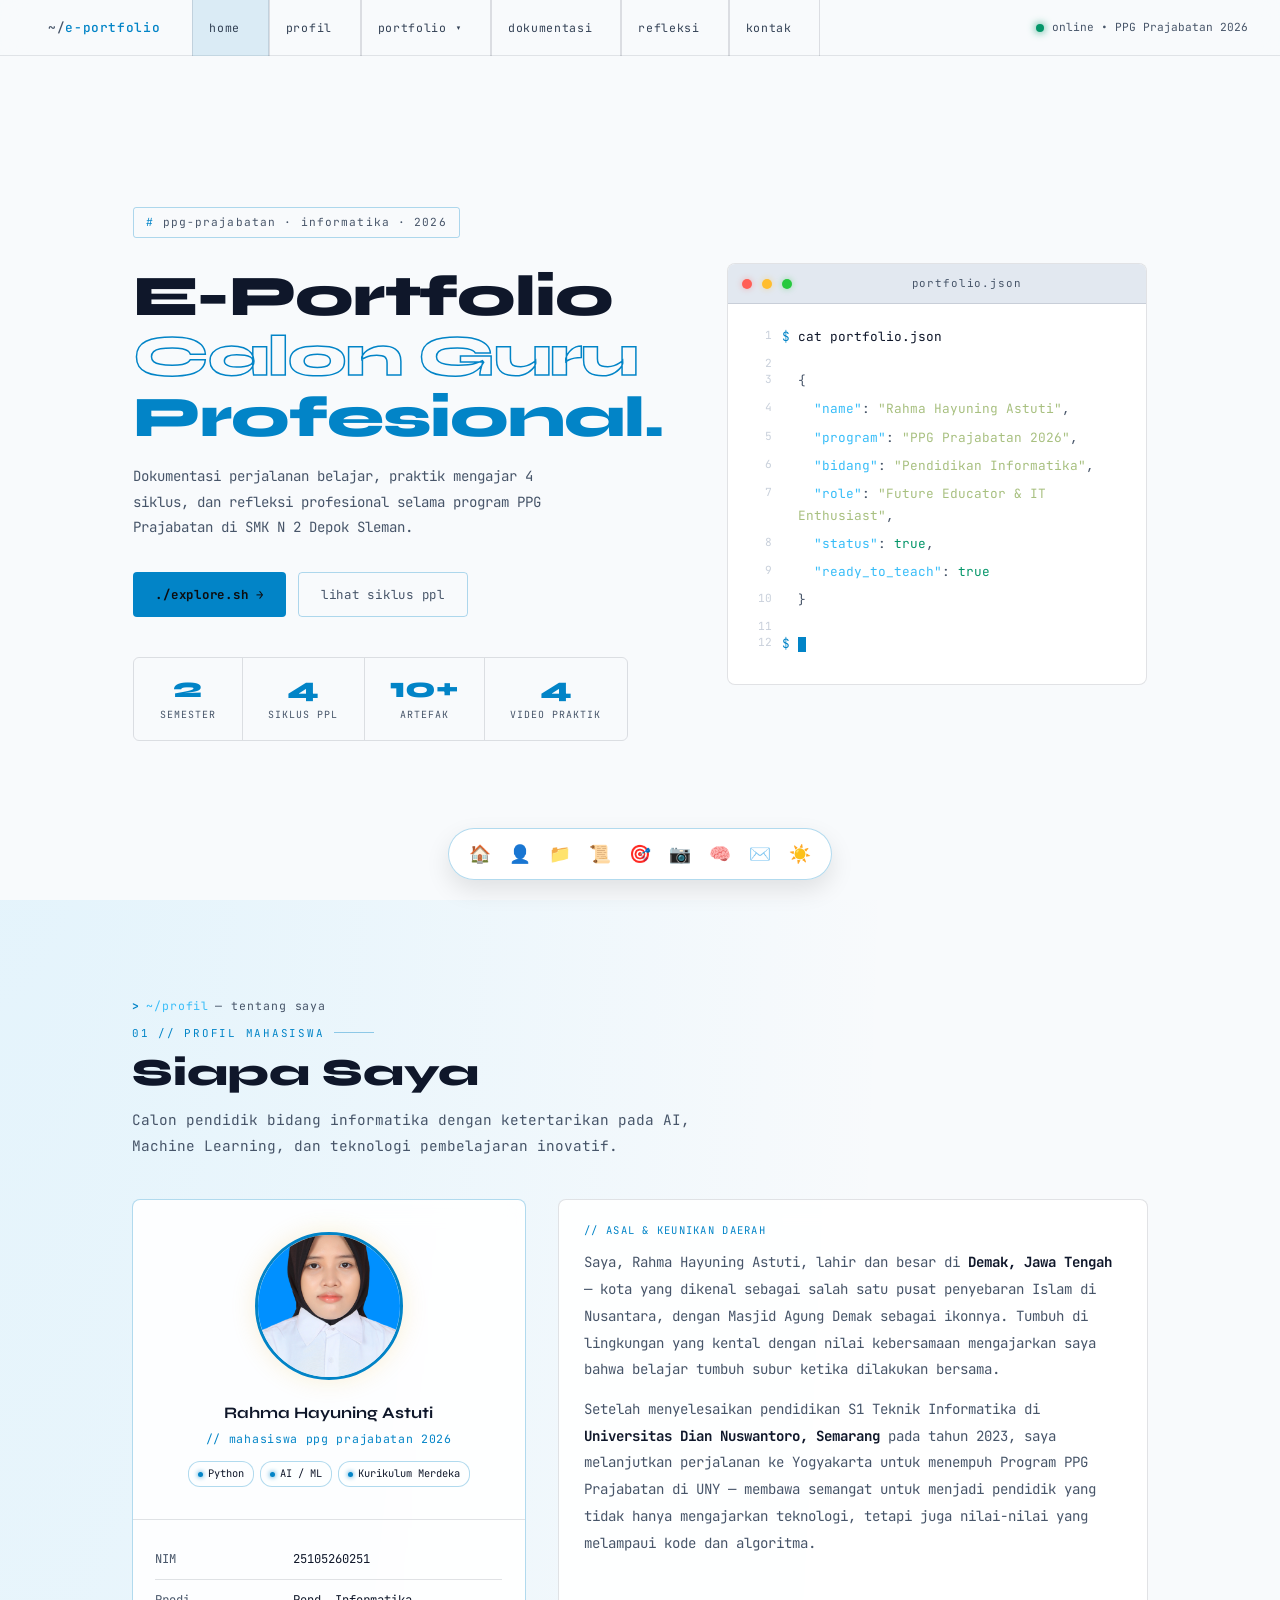
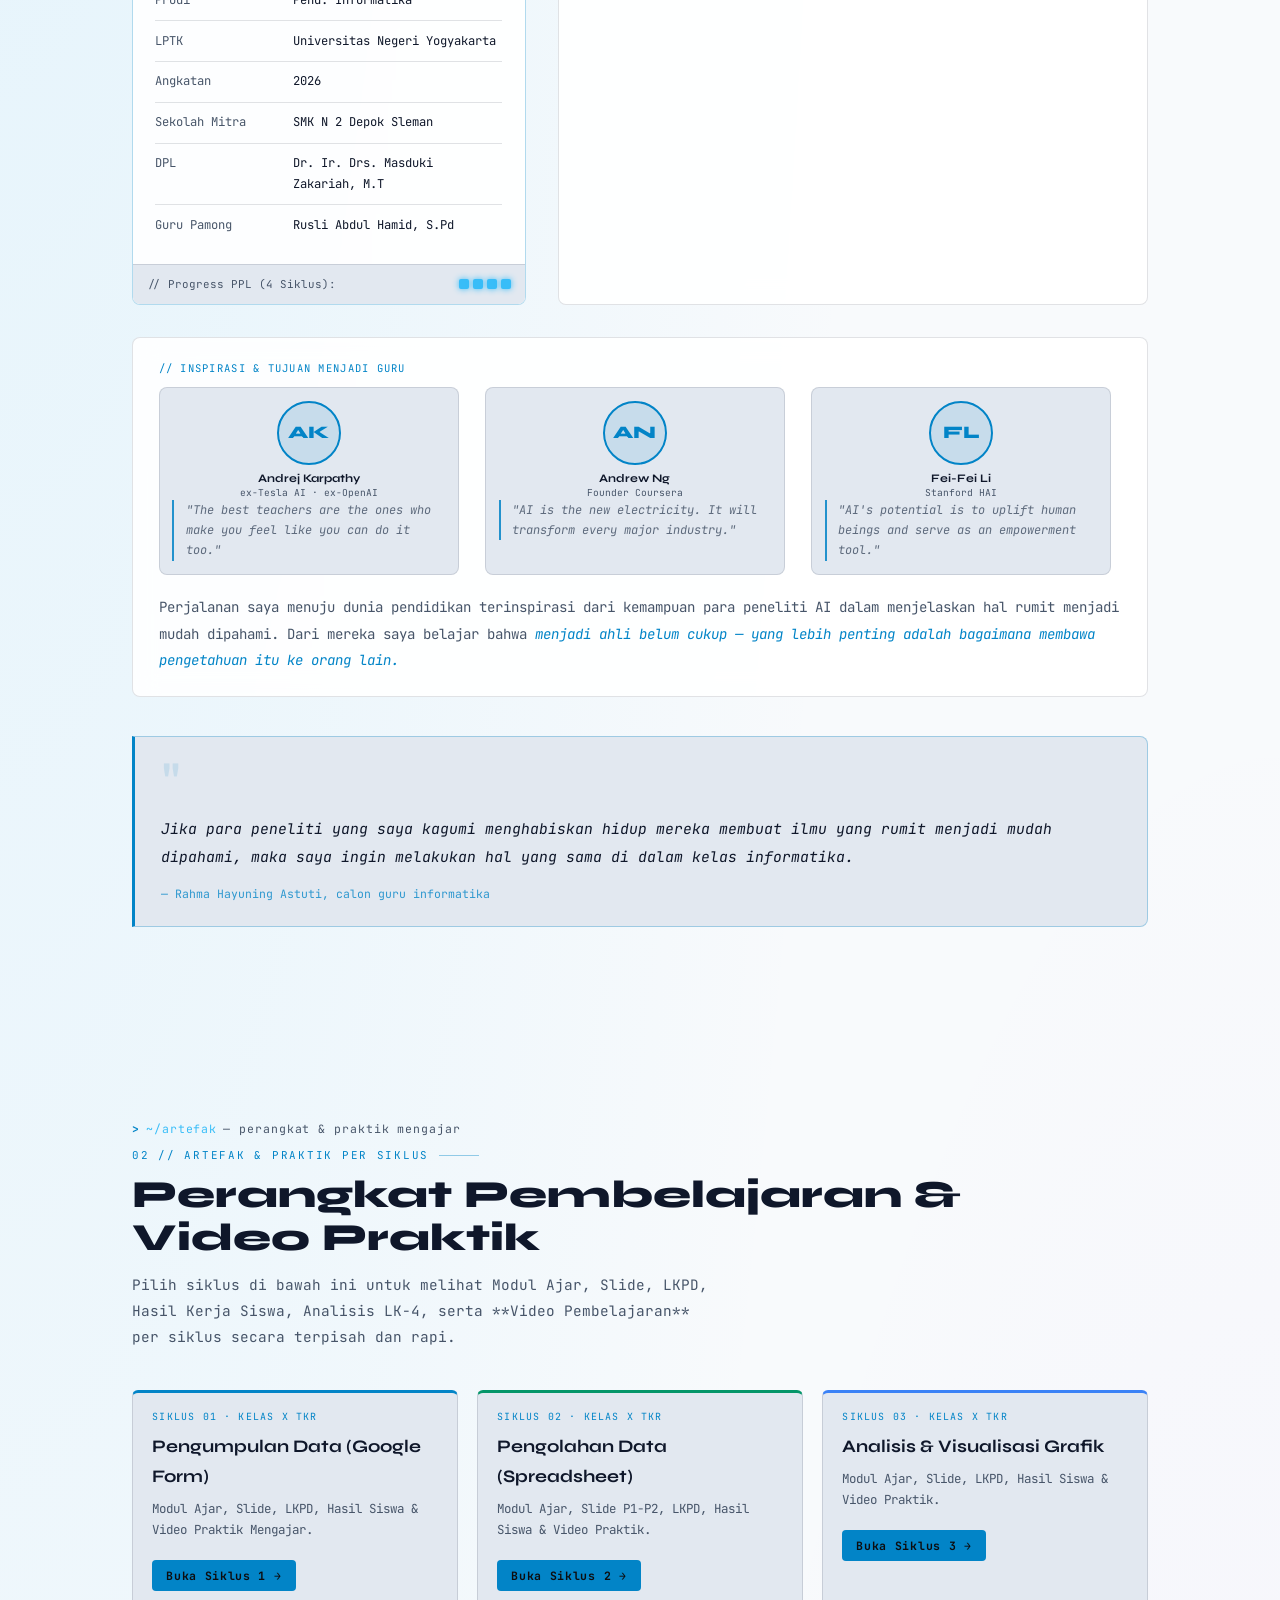
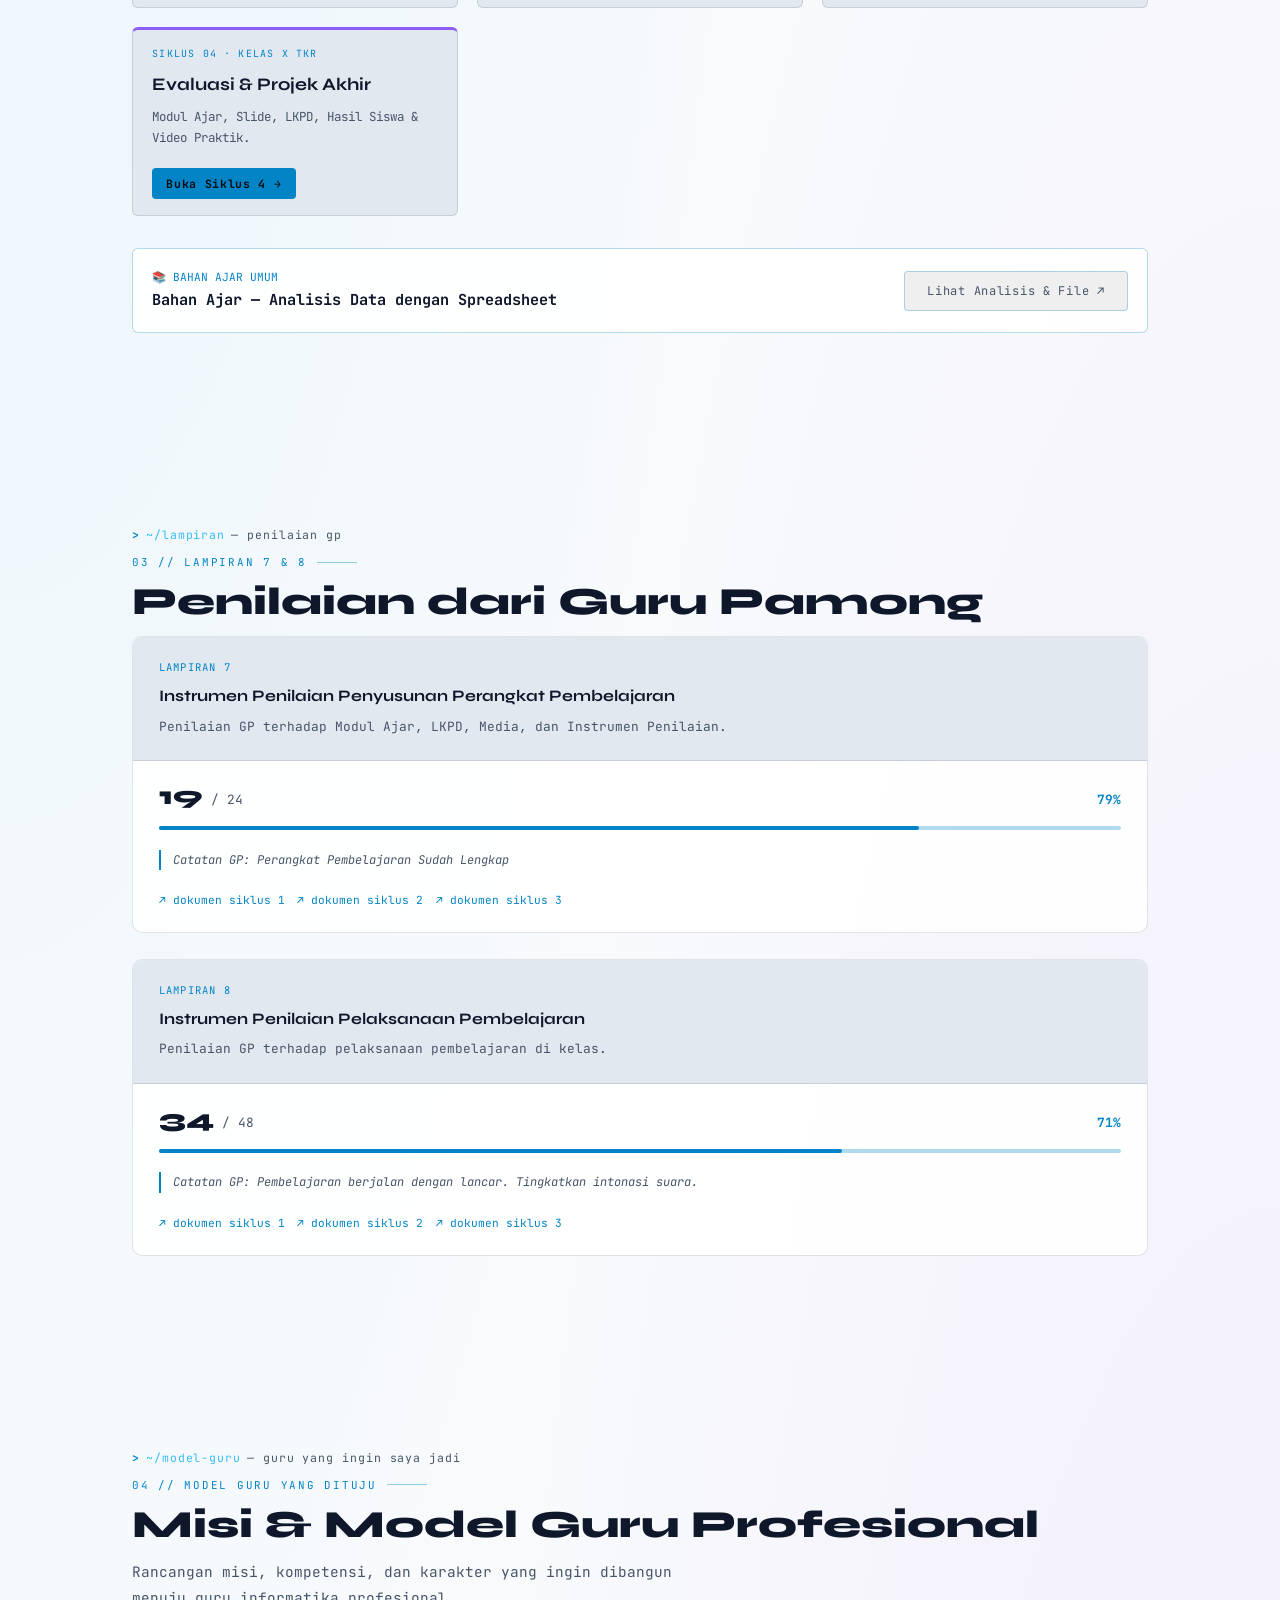
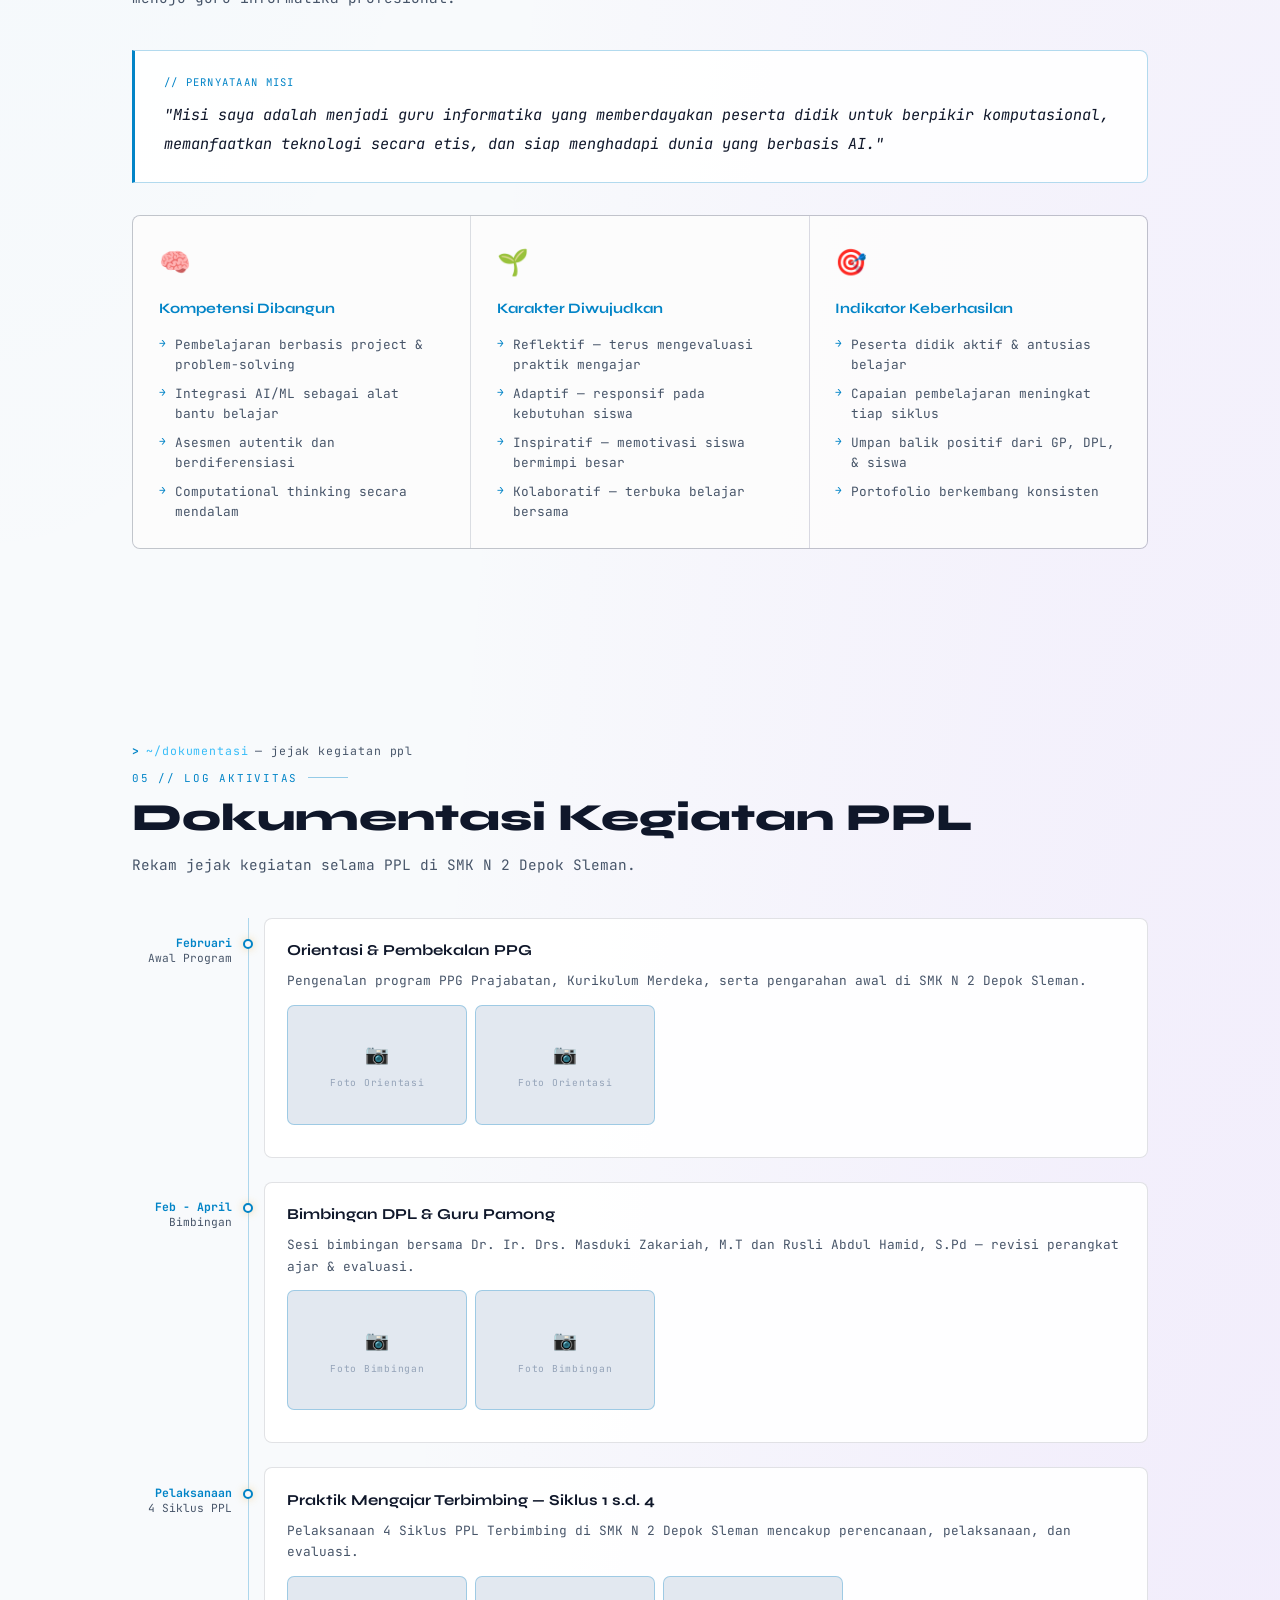
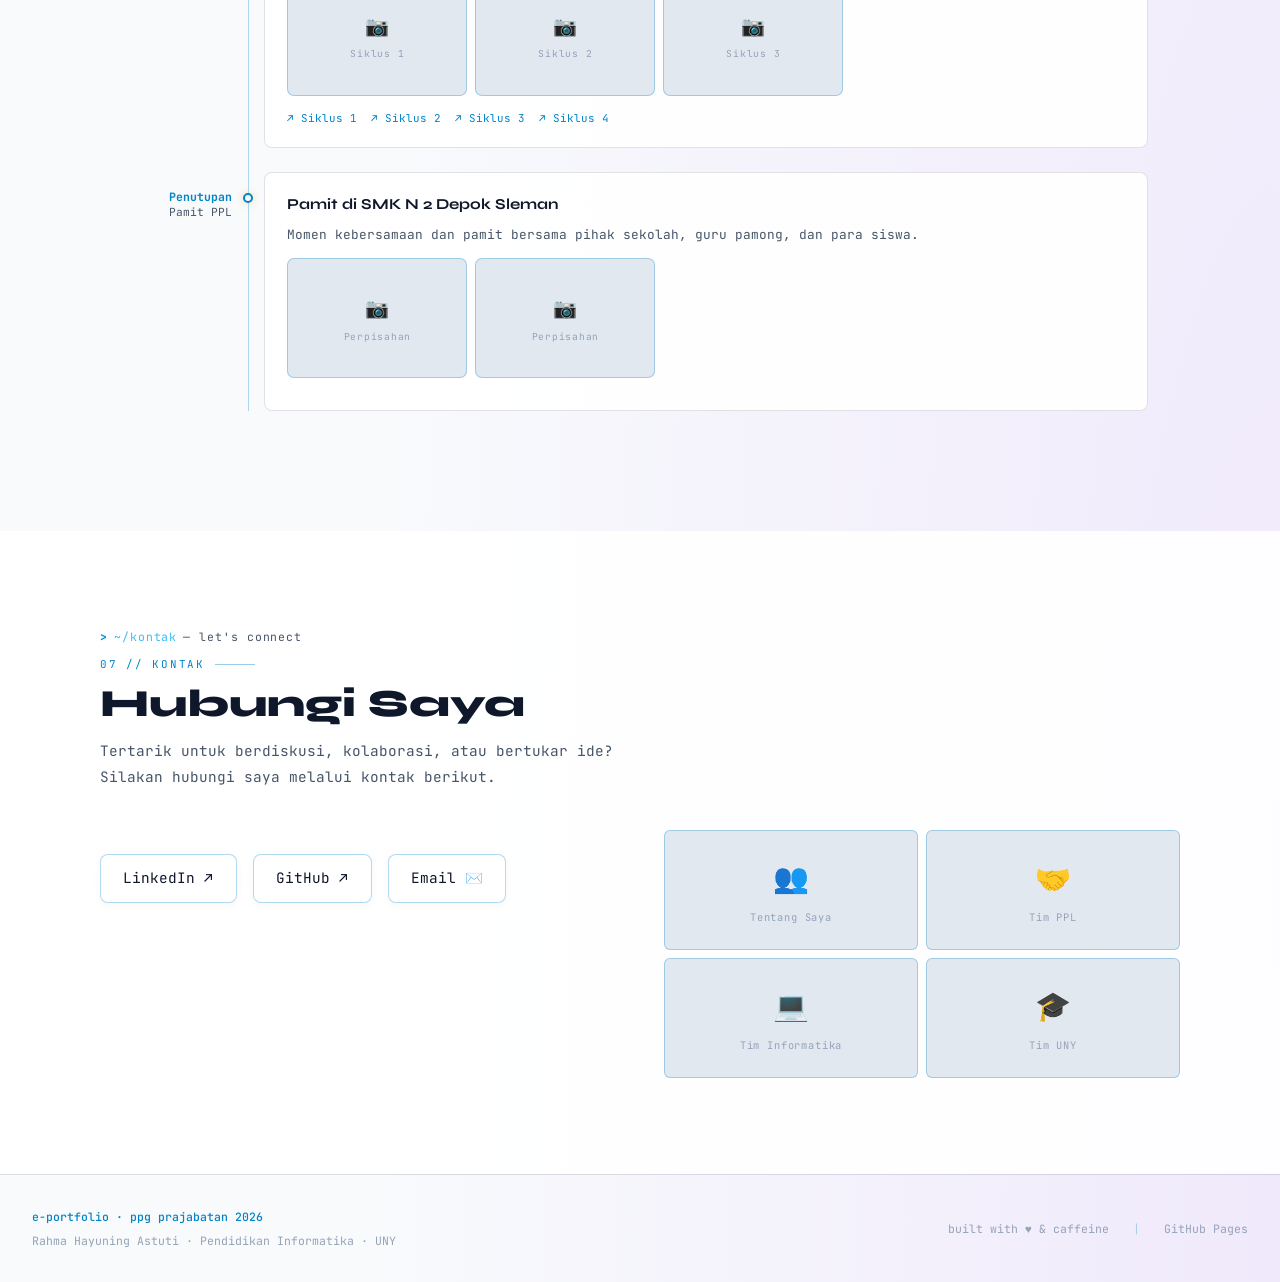
==== commit 6ef7655a: "update" ====
--- a/index.html
+++ b/index.html
@@ -7,13 +7,17 @@
 <link rel="stylesheet" href="shared.css">
 </head>
 <body data-page="index">
+
+<!-- GARIS PROGRESS SCROLL -->
+<div class="scroll-progress" id="scroll-progress"></div>
 <div class="grid-bg"></div>
 
+<!-- NAVIGATION BAR -->
 <nav>
   <div class="nav-logo">
     <span class="path">~/</span>e-portfolio
   </div>
-  <!-- HAMBURGER MENU -->
+
   <div class="menu-toggle" id="menu-toggle">☰</div>
 
   <ul class="nav-links">
@@ -24,8 +28,8 @@
     <li class="nav-dropdown" id="nav-dropdown-portfolio">
       <span class="nav-dropdown-toggle">portfolio ▾</span>
       <div class="nav-dropdown-menu">
-        <a href="#artefak"><span class="dd-num">01</span> Artefak</a>
-        <a href="#lampiran"><span class="dd-num">02</span> Lampiran</a>
+        <a href="#artefak"><span class="dd-num">01</span> Artefak &amp; Siklus</a>
+        <a href="#lampiran"><span class="dd-num">02</span> Lampiran GP</a>
         <a href="#model-guru"><span class="dd-num">03</span> Model Guru</a>
       </div>
     </li>
@@ -34,6 +38,7 @@
     <li><a href="refleksi.html">refleksi</a></li>
     <li><a href="#kontak">kontak</a></li>
   </ul>
+
   <div class="nav-status">
     <div class="status-dot"></div>
     <span class="status-full">online • PPG Prajabatan 2026</span>
@@ -43,7 +48,7 @@
 
 <div class="page-wrap">
 
-<!-- HOME / HERO -->
+<!-- ================= HERO SECTION ================= -->
 <div id="home" style="background: var(--bg); min-height: 100vh; display:flex; align-items:center;">
   <div class="hero-inner">
     <div>
@@ -54,28 +59,28 @@
         <span class="line3">Profesional.</span>
       </h1>
       <p class="hero-desc">
-        Dokumentasi perjalanan belajar, praktik mengajar, dan refleksi profesional selama program PPG Prajabatan — dibangun dengan dedikasi penuh.
+        Dokumentasi perjalanan belajar, praktik mengajar 4 siklus, dan refleksi profesional selama program PPG Prajabatan di SMK N 2 Depok Sleman.
       </p>
       <div class="hero-btns">
         <a href="#profil" class="btn-primary">./explore.sh →</a>
-        <a href="#artefak" class="btn-ghost">lihat artefak</a>
+        <a href="#artefak" class="btn-ghost">lihat siklus ppl</a>
       </div>
       <div class="hero-stats">
         <div class="stat">
-          <div class="stat-num">1</div>
-          <div class="stat-label">semester 2</div>
-        </div>
-        <div class="stat">
-          <div class="stat-num">5+</div>
-          <div class="stat-label">media</div>
-        </div>
-        <div class="stat">
-          <div class="stat-num">8+</div>
-          <div class="stat-label">dokumentasi</div>
+          <div class="stat-num">2</div>
+          <div class="stat-label">semester</div>
         </div>
         <div class="stat">
           <div class="stat-num">4</div>
-          <div class="stat-label">siklus</div>
+          <div class="stat-label">siklus ppl</div>
+        </div>
+        <div class="stat">
+          <div class="stat-num">10+</div>
+          <div class="stat-label">artefak</div>
+        </div>
+        <div class="stat">
+          <div class="stat-num">4</div>
+          <div class="stat-label">video praktik</div>
         </div>
       </div>
     </div>
@@ -86,426 +91,228 @@
         <div class="t-dot r"></div>
         <div class="t-dot y"></div>
         <div class="t-dot g"></div>
-        <div class="t-title">portfolio.json </div>
+        <div class="t-title">portfolio.json</div>
       </div>
       <div class="terminal-body">
         <div class="t-line" data-line="1"><span class="t-prompt">$</span><span class="t-cmd"> cat portfolio.json</span></div>
         <div class="t-line gap" data-line="2"></div>
-
         <div class="t-line" data-line="3"><span class="t-out">{</span></div>
-
         <div class="t-line" data-line="4"><span class="t-out">&nbsp;&nbsp;<span class="t-key">"name"</span>: <span class="t-str">"Rahma Hayuning Astuti"</span>,</span></div>
-        <div class="t-line" data-line="5"><span class="t-out">&nbsp;&nbsp;<span class="t-key">"program"</span>: <span class="t-str">"PPG Prajabatan"</span>,</span></div>
-        <div class="t-line" data-line="6"><span class="t-out">&nbsp;&nbsp;<span class="t-key">"bidang"</span>: <span class="t-str">"Informatika"</span>,</span></div>
-
-        <div class="t-line" data-line="7"><span class="t-out">&nbsp;&nbsp;<span class="t-key">"role"</span>: <span class="t-str">"Future Educator & IT Enthusiast"</span>,</span></div>
-        <br>
+        <div class="t-line" data-line="5"><span class="t-out">&nbsp;&nbsp;<span class="t-key">"program"</span>: <span class="t-str">"PPG Prajabatan 2026"</span>,</span></div>
+        <div class="t-line" data-line="6"><span class="t-out">&nbsp;&nbsp;<span class="t-key">"bidang"</span>: <span class="t-str">"Pendidikan Informatika"</span>,</span></div>
+        <div class="t-line" data-line="7"><span class="t-out">&nbsp;&nbsp;<span class="t-key">"role"</span>: <span class="t-str">"Future Educator &amp; IT Enthusiast"</span>,</span></div>
         <div class="t-line" data-line="8"><span class="t-out">&nbsp;&nbsp;<span class="t-key">"status"</span>: <span class="t-val">true</span>,</span></div>
-        <div class="t-line" data-line="9"><span class="t-out">&nbsp;&nbsp;<span class="t-key">"angkatan"</span>: <span class="t-val">2026</span>,</span></div>
-        <div class="t-line" data-line="10"><span class="t-out">&nbsp;&nbsp;<span class="t-key">"ready"</span>: <span class="t-val">true</span></span></div>
-        <div class="t-line" data-line="11"><span class="t-out">}</span></div>
-        <div class="t-line gap" data-line="12"></div>
-        <div class="t-line" data-line="13"><span class="t-prompt">$</span><span class="t-cmd"> <span class="t-cursor"></span></span></div>
+        <div class="t-line" data-line="9"><span class="t-out">&nbsp;&nbsp;<span class="t-key">"ready_to_teach"</span>: <span class="t-val">true</span></span></div>
+        <div class="t-line" data-line="10"><span class="t-out">}</span></div>
+        <div class="t-line gap" data-line="11"></div>
+        <div class="t-line" data-line="12"><span class="t-prompt">$</span><span class="t-cmd"> <span class="t-cursor"></span></span></div>
       </div>
     </div>
   </div>
 </div>
 
-<!-- PROFIL -->
+<!-- ================= PROFIL SECTION ================= -->
 <section id="profil" class="reveal">
   <div class="prompt"><span class="prompt-path">~/profil</span> — tentang saya</div>
   <div class="sec-label">01 // profil mahasiswa</div>
   <h2>Siapa Saya</h2>
   <p class="lead">Calon pendidik bidang informatika dengan ketertarikan pada AI, Machine Learning, dan teknologi pembelajaran inovatif.</p>
-<div class="profil-grid">
-
-  <!-- BARIS ATAS: foto + data diri -->
-  <div class="profil-top">
+
+  <div class="profil-grid">
+    <!-- BARIS ATAS -->
+    <div class="profil-top">
+      <div>
+        <div class="profil-card">
+          <div class="profil-card-top">
+            <div class="profil-avatar">
+              <img src="assets/foto-profil.png" alt="Foto Profil" onerror="this.style.display='none';this.parentElement.innerHTML='RH'">
+            </div>
+            <div class="profil-name">Rahma Hayuning Astuti</div>
+            <div class="profil-role">// mahasiswa ppg prajabatan 2026</div>
+
+            <div class="tech-tags">
+              <span class="tag-badge"><i class="dot"></i> Python</span>
+              <span class="tag-badge"><i class="dot"></i> AI / ML</span>
+              <span class="tag-badge"><i class="dot"></i> Kurikulum Merdeka</span>
+            </div>
+          </div>
+
+          <div class="profil-card-body">
+            <div class="profil-row"><span class="profil-row-k">NIM</span><span class="profil-row-v">25105260251</span></div>
+            <div class="profil-row"><span class="profil-row-k">Prodi</span><span class="profil-row-v">Pend. Informatika</span></div>
+            <div class="profil-row"><span class="profil-row-k">LPTK</span><span class="profil-row-v">Universitas Negeri Yogyakarta</span></div>
+            <div class="profil-row"><span class="profil-row-k">Angkatan</span><span class="profil-row-v">2026</span></div>
+            <div class="profil-row"><span class="profil-row-k">Sekolah Mitra</span><span class="profil-row-v">SMK N 2 Depok Sleman</span></div>
+            <div class="profil-row"><span class="profil-row-k">DPL</span><span class="profil-row-v">Dr. Ir. Drs. Masduki Zakariah, M.T</span></div>
+            <div class="profil-row"><span class="profil-row-k">Guru Pamong</span><span class="profil-row-v">Rusli Abdul Hamid, S.Pd</span></div>
+          </div>
+
+          <div class="git-graph">
+            <span class="git-title">// Progress PPL (4 Siklus):</span>
+            <div class="git-squares">
+              <span class="sq lvl-4" title="Siklus 1"></span>
+              <span class="sq lvl-4" title="Siklus 2"></span>
+              <span class="sq lvl-4" title="Siklus 3"></span>
+              <span class="sq lvl-4" title="Siklus 4"></span>
+            </div>
+          </div>
+        </div>
+      </div>
+
+      <!-- NARASI ASAL DAERAH -->
+      <div class="narasi-section">
+        <div class="narasi-label">// asal &amp; keunikan daerah</div>
+        <p>Saya, Rahma Hayuning Astuti, lahir dan besar di <strong style="color:var(--text);">Demak, Jawa Tengah</strong> — kota yang dikenal sebagai salah satu pusat penyebaran Islam di Nusantara, dengan Masjid Agung Demak sebagai ikonnya. Tumbuh di lingkungan yang kental dengan nilai kebersamaan mengajarkan saya bahwa belajar tumbuh subur ketika dilakukan bersama.</p>
+        <p style="margin-top:0.8rem;">Setelah menyelesaikan pendidikan S1 Teknik Informatika di <strong style="color:var(--text);">Universitas Dian Nuswantoro, Semarang</strong> pada tahun 2023, saya melanjutkan perjalanan ke Yogyakarta untuk menempuh Program PPG Prajabatan di UNY — membawa semangat untuk menjadi pendidik yang tidak hanya mengajarkan teknologi, tetapi juga nilai-nilai yang melampaui kode dan algoritma.</p>
+      </div>
+    </div>
+
+    <!-- BARIS BAWAH: INSPIRASI -->
+    <div class="profil-bottom">
+      <div class="narasi-section">
+        <div class="narasi-label">// inspirasi &amp; tujuan menjadi guru</div>
+
+        <div class="researcher-row">
+          <a class="researcher-card" href="https://karpathy.ai" target="_blank">
+            <div class="researcher-card-img">
+              <img src="https://karpathy.ai/assets/me_new.jpg" alt="Andrej Karpathy" onerror="this.style.display='none';this.nextElementSibling.style.display='flex'">
+              <div class="rc-initial" style="display:none;">AK</div>
+            </div>
+            <div class="researcher-card-body">
+              <div class="rc-name">Andrej Karpathy</div>
+              <div class="rc-role">ex-Tesla AI · ex-OpenAI</div>
+              <div class="rc-quote">"The best teachers are the ones who make you feel like you can do it too."</div>
+            </div>
+          </a>
+
+          <a class="researcher-card" href="https://www.andrewng.org" target="_blank">
+            <div class="researcher-card-img">
+              <img src="https://www.andrewng.org/_next/image?url=%2Fimages%2Fandrew-ng-about-page.jpg&w=750&q=75&dpl=dpl_GrjjEjBVeDwiYUWkFBH9Ky4cc27Z" alt="Andrew Ng" onerror="this.style.display='none';this.nextElementSibling.style.display='flex'">
+              <div class="rc-initial" style="display:none;">AN</div>
+            </div>
+            <div class="researcher-card-body">
+              <div class="rc-name">Andrew Ng</div>
+              <div class="rc-role">Founder Coursera</div>
+              <div class="rc-quote">"AI is the new electricity. It will transform every major industry."</div>
+            </div>
+          </a>
+
+          <a class="researcher-card" href="https://profiles.stanford.edu/fei-fei-li" target="_blank">
+            <div class="researcher-card-img">
+              <img src="https://profiles.stanford.edu/proxy/api/cap/profiles/15052/resources/profilephoto/350x350.1550534393295.jpg" alt="Fei-Fei Li" onerror="this.style.display='none';this.nextElementSibling.style.display='flex'">
+              <div class="rc-initial" style="display:none;">FL</div>
+            </div>
+            <div class="researcher-card-body">
+              <div class="rc-name">Fei-Fei Li</div>
+              <div class="rc-role">Stanford HAI</div>
+              <div class="rc-quote">"AI's potential is to uplift human beings and serve as an empowerment tool."</div>
+            </div>
+          </a>
+        </div>
+
+        <p>Perjalanan saya menuju dunia pendidikan terinspirasi dari kemampuan para peneliti AI dalam menjelaskan hal rumit menjadi mudah dipahami. Dari mereka saya belajar bahwa <em style="color:var(--amber);">menjadi ahli belum cukup — yang lebih penting adalah bagaimana membawa pengetahuan itu ke orang lain.</em></p>
+      </div>
+
+      <div class="kutipan-personal">
+        <div class="kutipan-personal-mark">"</div>
+        <div class="kutipan-personal-text">Jika para peneliti yang saya kagumi menghabiskan hidup mereka membuat ilmu yang rumit menjadi mudah dipahami, maka saya ingin melakukan hal yang sama di dalam kelas informatika.</div>
+        <div class="kutipan-personal-src">— Rahma Hayuning Astuti, calon guru informatika</div>
+      </div>
+    </div>
+  </div>
+</section>
+
+<!-- ================= ARTEFAK & SIKLUS (HUB MODEL) ================= -->
+<section id="artefak" class="reveal">
+  <div class="prompt"><span class="prompt-path">~/artefak</span> — perangkat &amp; praktik mengajar</div>
+  <div class="sec-label">02 // artefak &amp; praktik per siklus</div>
+  <h2>Perangkat Pembelajaran &amp; Video Praktik</h2>
+  <p class="lead">Pilih siklus di bawah ini untuk melihat Modul Ajar, Slide, LKPD, Hasil Kerja Siswa, Analisis LK-4, serta **Video Pembelajaran** per siklus secara terpisah dan rapi.</p>
+
+  <div class="siklus-card-grid" style="display: grid; grid-template-columns: repeat(auto-fit, minmax(240px, 1fr)); gap: 1.2rem; margin-top: 1.5rem;">
+
+    <!-- CARD SIKLUS 1 -->
+    <div class="analisis-card" style="border-top: 3px solid var(--amber);">
+      <div class="analisis-card-label">Siklus 01 · Kelas X TKR</div>
+      <h3 style="font-size: 1.1rem; margin: 0.4rem 0;">Pengumpulan Data (Google Form)</h3>
+      <p style="font-size: 0.78rem; color: var(--muted); margin-bottom: 1.2rem;">Modul Ajar, Slide, LKPD, Hasil Siswa &amp; Video Praktik Mengajar.</p>
+      <a href="siklus1.html" class="btn-primary" style="font-size: 0.72rem; padding: 6px 14px; display: inline-block;">Buka Siklus 1 →</a>
+    </div>
+
+    <!-- CARD SIKLUS 2 -->
+    <div class="analisis-card" style="border-top: 3px solid var(--teal);">
+      <div class="analisis-card-label">Siklus 02 · Kelas X TKR</div>
+      <h3 style="font-size: 1.1rem; margin: 0.4rem 0;">Pengolahan Data (Spreadsheet)</h3>
+      <p style="font-size: 0.78rem; color: var(--muted); margin-bottom: 1.2rem;">Modul Ajar, Slide P1-P2, LKPD, Hasil Siswa &amp; Video Praktik.</p>
+      <a href="siklus2.html" class="btn-primary" style="font-size: 0.72rem; padding: 6px 14px; display: inline-block;">Buka Siklus 2 →</a>
+    </div>
+
+    <!-- CARD SIKLUS 3 -->
+    <div class="analisis-card" style="border-top: 3px solid #3b82f6;">
+      <div class="analisis-card-label">Siklus 03 · Kelas X TKR</div>
+      <h3 style="font-size: 1.1rem; margin: 0.4rem 0;">Analisis &amp; Visualisasi Grafik</h3>
+      <p style="font-size: 0.78rem; color: var(--muted); margin-bottom: 1.2rem;">Modul Ajar, Slide, LKPD, Hasil Siswa &amp; Video Praktik.</p>
+      <a href="siklus3.html" class="btn-primary" style="font-size: 0.72rem; padding: 6px 14px; display: inline-block;">Buka Siklus 3 →</a>
+    </div>
+
+    <!-- CARD SIKLUS 4 -->
+    <div class="analisis-card" style="border-top: 3px solid #8b5cf6;">
+      <div class="analisis-card-label">Siklus 04 · Kelas X TKR</div>
+      <h3 style="font-size: 1.1rem; margin: 0.4rem 0;">Evaluasi &amp; Projek Akhir</h3>
+      <p style="font-size: 0.78rem; color: var(--muted); margin-bottom: 1.2rem;">Modul Ajar, Slide, LKPD, Hasil Siswa &amp; Video Praktik.</p>
+      <a href="siklus4.html" class="btn-primary" style="font-size: 0.72rem; padding: 6px 14px; display: inline-block;">Buka Siklus 4 →</a>
+    </div>
+
+  </div>
+
+  <!-- BAHAN AJAR UMUM -->
+  <div style="margin-top: 2rem; background: var(--bg2); padding: 1.2rem; border-radius: 6px; border: 1px solid var(--border2); display: flex; align-items: center; justify-content: space-between; flex-wrap: wrap; gap: 1rem;">
     <div>
-      <div class="profil-card">
-        <div class="profil-card-top">
-          <div class="profil-avatar">
-            <img src="assets/foto-profil.png" alt="Foto Profil"
-              onerror="this.style.display='none';this.parentElement.innerHTML='RH'">
+      <div style="font-family: var(--mono); font-size: 0.7rem; color: var(--amber);">📚 BAHAN AJAR UMUM</div>
+      <div style="font-weight: 700; font-size: 0.95rem;">Bahan Ajar — Analisis Data dengan Spreadsheet</div>
+    </div>
+    <button onclick="openModal('modal-bahan-ajar')" class="btn-ghost" style="font-size: 0.75rem;">Lihat Analisis &amp; File ↗</button>
+  </div>
+
+  <!-- MODAL BAHAN AJAR -->
+  <div class="modal-overlay" id="modal-bahan-ajar">
+    <div class="modal-box">
+      <div class="modal-header">
+        <div class="modal-icon">📚</div>
+        <div>
+          <div class="modal-type">bahan ajar · semua siklus</div>
+          <div class="modal-title">Bahan Ajar — Analisis Data dengan Spreadsheet</div>
+        </div>
+        <button class="modal-close" onclick="closeModal('modal-bahan-ajar')">✕</button>
+      </div>
+      <div class="modal-body">
+        <div class="analisis-tabs">
+          <button class="atab active" data-tab="lk4" onclick="switchTab('modal-ba-content','lk4')">Analisis</button>
+          <button class="atab" data-tab="file" onclick="switchTab('modal-ba-content','file')">File &amp; Preview</button>
+        </div>
+        <div id="modal-ba-content">
+          <div class="analisis-panel panel-lk4 active">
+            <div style="padding:1.4rem 1.6rem;">
+              <div class="analisis-grid">
+                <div class="analisis-card"><div class="analisis-card-label">Konteks</div><div class="analisis-card-text">Referensi belajar mandiri siswa kelas X TKR selama PPL Terbimbing.</div></div>
+                <div class="analisis-card"><div class="analisis-card-label">Tujuan</div><div class="analisis-card-text">Menyediakan panduan tertulis yang dapat diakses siswa kapan saja.</div></div>
+                <div class="analisis-card"><div class="analisis-card-label">Kelebihan</div><div class="analisis-card-text">Materi runtut disertai contoh kontekstual yang relevan untuk siswa SMK.</div></div>
+                <div class="analisis-card"><div class="analisis-card-label">Kekurangan</div><div class="analisis-card-text">Penjelasan VLOOKUP &amp; HLOOKUP masih memerlukan pendampingan langsung.</div></div>
+              </div>
+            </div>
           </div>
-          <div class="profil-name">Rahma Hayuning Astuti</div>
-          <div class="profil-role">// mahasiswa ppg prajabatan 2026</div>
-
-          <!-- TECH BADGES -->
-          <div class="tech-tags">
-            <span class="tag-badge"><i class="dot"></i> Python</span>
-            <span class="tag-badge"><i class="dot"></i> AI / ML</span>
-            <span class="tag-badge"><i class="dot"></i> Kurikulum Merdeka</span>
+          <div class="analisis-panel panel-file">
+            <div style="padding:1.4rem 1.6rem; text-align: center;">
+              <a href="https://docs.google.com/document/d/1nw1KtTrjCHg37VhJyCvP4zKMGC8468OF/view" target="_blank" class="btn-primary">Buka File di Drive ↗</a>
+            </div>
           </div>
         </div>
-
-        <div class="profil-card-body">
-          <div class="profil-row"><span class="profil-row-k">NIM</span><span class="profil-row-v">25105260251</span></div>
-          <div class="profil-row"><span class="profil-row-k">Prodi</span><span class="profil-row-v">Pend. Informatika</span></div>
-          <div class="profil-row"><span class="profil-row-k">LPTK</span><span class="profil-row-v">Universitas Negeri Yogyakarta</span></div>
-          <div class="profil-row"><span class="profil-row-k">Angkatan</span><span class="profil-row-v">2026</span></div>
-          <div class="profil-row"><span class="profil-row-k">Sekolah Mitra</span><span class="profil-row-v">SMK N 2 Depok Sleman</span></div>
-          <div class="profil-row"><span class="profil-row-k">DPL</span><span class="profil-row-v">Dr. Ir. Drs. Masduki Zakariah, M.T</span></div>
-          <div class="profil-row"><span class="profil-row-k">Guru Pamong</span><span class="profil-row-v">Rusli Abdul Hamid, S.Pd</span></div>
-        </div>
-
-        <!-- PROGRESS GRAPH WIDGET -->
-        <div class="git-graph">
-          <span class="git-title">// Progress PPL:</span>
-          <div class="git-squares">
-            <span class="sq lvl-3" title="Siklus 1"></span>
-            <span class="sq lvl-4" title="Siklus 1"></span>
-            <span class="sq lvl-2" title="Siklus 2"></span>
-            <span class="sq lvl-4" title="Siklus 2"></span>
-            <span class="sq lvl-3" title="Siklus 3"></span>
-            <span class="sq lvl-4" title="Ujian Mandiri"></span>
-          </div>
-        </div>
-      </div>
-    </div>
-
-    <!-- narasi asal daerah -->
-    <div class="narasi-section">
-      <div class="narasi-label">// asal &amp; keunikan daerah</div>
-      <p>Saya, Rahma Hayuning Astuti, lahir dan besar di <strong style="color:var(--text);">Demak, Jawa Tengah</strong> — kota yang dikenal sebagai salah satu pusat penyebaran Islam di Nusantara, dengan Masjid Agung Demak yang telah berdiri sejak abad ke-15 sebagai ikonnya. Tumbuh di lingkungan yang kental dengan nilai kebersamaan dan gotong royong mengajarkan saya bahwa belajar bukan proses yang soliter — melainkan sesuatu yang tumbuh subur ketika dilakukan bersama.</p>
-      <p style="margin-top:0.8rem;">Setelah menyelesaikan pendidikan S1 Teknik Informatika di <strong style="color:var(--text);">Universitas Dian Nuswantoro, Semarang</strong> pada tahun 2023, saya melanjutkan perjalanan ke Yogyakarta untuk menempuh Program PPG Prajabatan di Universitas Negeri Yogyakarta — membawa semangat dari kota wali untuk menjadi pendidik yang tidak hanya mengajarkan teknologi, tetapi juga nilai-nilai yang melampaui kode dan algoritma.</p>
-    </div>
-  </div>
-
-  <!-- BARIS BAWAH: inspirasi full width -->
-  <div class="profil-bottom">
-    <div class="narasi-section">
-      <div class="narasi-label">// inspirasi &amp; tujuan menjadi guru</div>
-
-      <div class="researcher-row">
-        <a class="researcher-card" href="https://karpathy.ai" target="_blank">
-          <div class="researcher-card-img">
-            <img src="https://karpathy.ai/assets/me_new.jpg"
-              alt="Andrej Karpathy"
-              onerror="this.style.display='none';this.nextElementSibling.style.display='flex'">
-            <div class="rc-initial" style="display:none;">AK</div>
-          </div>
-          <div class="researcher-card-body">
-            <div class="rc-name">Andrej Karpathy</div>
-            <div class="rc-role">ex-Tesla AI · ex-OpenAI · educator</div>
-            <div class="rc-quote">"The best teachers are the ones who make you feel like you can do it too."</div>
-          </div>
-        </a>
-
-        <a class="researcher-card" href="https://www.andrewng.org" target="_blank">
-          <div class="researcher-card-img">
-            <img src="https://www.andrewng.org/_next/image?url=%2Fimages%2Fandrew-ng-about-page.jpg&w=750&q=75&dpl=dpl_GrjjEjBVeDwiYUWkFBH9Ky4cc27Z"
-              alt="Andrew Ng"
-              onerror="this.style.display='none';this.nextElementSibling.style.display='flex'">
-            <div class="rc-initial" style="display:none;">AN</div>
-          </div>
-          <div class="researcher-card-body">
-            <div class="rc-name">Andrew Ng</div>
-            <div class="rc-role">Founder · Coursera &amp; DeepLearning.AI</div>
-            <div class="rc-quote">"AI is the new electricity. Just as electricity transformed industries, AI will transform every major industry."</div>
-          </div>
-        </a>
-
-        <a class="researcher-card" href="https://profiles.stanford.edu/fei-fei-li" target="_blank">
-          <div class="researcher-card-img">
-            <img src="https://profiles.stanford.edu/proxy/api/cap/profiles/15052/resources/profilephoto/350x350.1550534393295.jpg"
-              alt="Fei-Fei Li"
-              onerror="this.style.display='none';this.nextElementSibling.style.display='flex'">
-            <div class="rc-initial" style="display:none;">FL</div>
-          </div>
-          <div class="researcher-card-body">
-            <div class="rc-name">Fei-Fei Li</div>
-            <div class="rc-role">Stanford HAI · ImageNet pioneer</div>
-            <div class="rc-quote">"There's nothing artificial about AI's potential to uplift human beings and serve as a universal empowerment tool."</div>
-          </div>
-        </a>
-      </div>
-
-      <p>Perjalanan saya menuju dunia pendidikan tidak dimulai dari cita-cita menjadi guru — melainkan dari kecintaan pada AI dan Machine Learning. Saya mengenal karya Andrej Karpathy, Andrew Ng, dan Fei-Fei Li bukan hanya karena kontribusi riset mereka, tetapi karena satu kesamaan yang saya kagumi: <strong style="color:var(--text);">kemampuan menjelaskan hal yang sangat kompleks dengan cara yang bisa dipahami siapa pun.</strong></p>
-      <p style="margin-top:0.8rem;">Karpathy menjelaskan neural network dari nol lewat YouTube dan ditonton jutaan orang. Andrew Ng membangun Coursera karena percaya pendidikan AI harus bisa diakses semua orang. Fei-Fei Li terus berbicara tentang AI yang berpusat pada manusia. Dari mereka saya belajar bahwa <em style="color:var(--amber);">menjadi ahli belum cukup — yang lebih penting adalah bagaimana kamu membawa pengetahuan itu ke orang lain.</em> Itulah yang ingin saya wujudkan sebagai guru informatika.</p>
-    </div>
-
-    <!-- Kutipan personal -->
-    <div class="kutipan-personal">
-      <div class="kutipan-personal-mark">"</div>
-      <div class="kutipan-personal-text">Saya tidak memilih jalan ini karena sudah merencanakan semuanya — tetapi justru di sinilah saya menemukan bahwa mengajar dan belajar adalah dua sisi dari hal yang sama. Jika para peneliti yang saya kagumi menghabiskan hidup mereka membuat ilmu yang rumit menjadi mudah dipahami, maka saya ingin melakukan hal yang sama di dalam kelas.</div>
-      <div class="kutipan-personal-src">— Rahma Hayuning Astuti, calon guru informatika</div>
-    </div>
-  </div>
-
-</div>
+      </div>
+    </div>
+  </div>
 </section>
 
-<!-- ARTEFAK -->
-<section id="artefak" class="reveal">
-  <div class="prompt"><span class="prompt-path">~/artefak</span> — rencana &amp; perangkat pembelajaran</div>
-    <div class="sec-label">02 // artefak produk</div>
-    <h2>Artefak Pembelajaran</h2>
-    <p class="lead">modul ajar, media, LKPD, hasil kerja siswa, dan bahan ajar — klik <strong style="color:var(--amber);">lihat analisis</strong> untuk melihat analisis mendalam dan refleksi per siklus.</p>
-
-    <div class="media-filter">
-      <button class="filter-btn active" onclick="filterMedia('all',this)">semua</button>
-      <button class="filter-btn" onclick="filterMedia('siklus1',this)">siklus 1</button>
-      <button class="filter-btn" onclick="filterMedia('siklus2',this)">siklus 2</button>
-      <button class="filter-btn" onclick="filterMedia('siklus3',this)">siklus 3</button>
-      <button class="filter-btn" onclick="filterMedia('lainnya',this)">lainnya</button>
-    </div>
-
-    <!-- hint link -->
-    <div class="siklus-hint" id="hint-siklus1" style="display:none;">
-      <span>📄 lihat analisis lengkap siklus 1</span>
-      <a href="siklus1.html">buka halaman siklus 1 →</a>
-    </div>
-    <div class="siklus-hint" id="hint-siklus2" style="display:none;">
-      <span>📄 lihat analisis lengkap siklus 2</span>
-      <a href="siklus2.html">buka halaman siklus 2 →</a>
-    </div>
-    <div class="siklus-hint" id="hint-siklus3" style="display:none;">
-      <span>📄 lihat analisis lengkap siklus 3</span>
-      <a href="siklus3.html">buka halaman siklus 3 →</a>
-    </div>
-
-    <div class="media-grid" id="mediaGrid">
-
-      <!-- SIKLUS 1 -->
-      <div class="media-card" data-cat="siklus1">
-        <div class="media-thumb"><div class="media-thumb-icon">📄</div><span class="media-type-badge badge-pdf">PDF</span><span class="media-siklus-badge">Siklus 1</span></div>
-        <div class="media-info">
-          <div class="media-cat">modul ajar</div>
-          <div class="media-title">Modul Ajar — [Siklus 1]</div>
-          <a class="media-detail-btn" href="siklus1.html#modul">lihat analisis →</a>
-          <a class="media-link" href="https://drive.google.com/file/d/1Mm0rQA8i7-ZSzcZ74dXFc2H0Nhy3gV9J/view" target="_blank">↗ Drive</a>
-        </div>
-      </div>
-      <div class="media-card" data-cat="siklus1">
-        <div class="media-thumb"><div class="media-thumb-icon">📊</div><span class="media-type-badge badge-ppt">PPT</span><span class="media-siklus-badge">Siklus 1</span></div>
-        <div class="media-info">
-          <div class="media-cat">media pembelajaran</div>
-          <div class="media-title">Slide / Media — [Siklus 1]</div>
-          <a class="media-detail-btn" href="siklus1.html#media">lihat analisis →</a>
-          <a class="media-link" href="https://drive.google.com/file/d/116rfwJsItWrdjBsEzBJ4GST5ZDp_kdH2/view" target="_blank">↗ Drive</a>
-        </div>
-      </div>
-      <div class="media-card" data-cat="siklus1">
-        <div class="media-thumb"><div class="media-thumb-icon">📝</div><span class="media-type-badge badge-pdf">PDF</span><span class="media-siklus-badge">Siklus 1</span></div>
-        <div class="media-info">
-          <div class="media-cat">lkpd</div>
-          <div class="media-title">LKPD — [Siklus 1]</div>
-          <a class="media-detail-btn" href="siklus1.html#lkpd">lihat analisis →</a>
-          <a class="media-link" href="https://drive.google.com/file/d/116rfwJsItWrdjBsEzBJ4GST5ZDp_kdH2/view" target="_blank">↗ Drive</a>
-        </div>
-      </div>
-      <div class="media-card" data-cat="siklus1">
-        <div class="media-thumb"><div class="media-thumb-icon">✅</div><span class="media-type-badge badge-link">XLSX</span><span class="media-siklus-badge">Siklus 1</span></div>
-        <div class="media-info">
-          <div class="media-cat">hasil kerja siswa</div>
-          <div class="media-title">Hasil Kerja Siswa — Siklus 1</div>
-          <a class="media-detail-btn" href="siklus1.html#hasil">lihat analisis →</a>
-          <a class="media-link" href="https://drive.google.com/file/d/1LwdhdC4zQUOSFk-iXW-kXdX5CTyQWt2_/view" target="_blank">↗ Drive</a>
-        </div>
-      </div>
-
-      <!-- SIKLUS 2 -->
-      <div class="media-card" data-cat="siklus2">
-        <div class="media-thumb"><div class="media-thumb-icon">📄</div><span class="media-type-badge badge-pdf">PDF</span><span class="media-siklus-badge s2">Siklus 2</span></div>
-        <div class="media-info">
-          <div class="media-cat">modul ajar / rpp</div>
-          <div class="media-title">Modul Ajar — [Siklus 2]</div>
-          <a class="media-detail-btn" href="siklus2.html#modul">lihat analisis →</a>
-          <a class="media-link" href="https://drive.google.com/file/d/1yFLzbJeKBm-5WGDQyLnBkw41wqbVsrLJ/view" target="_blank">↗ Drive</a>
-        </div>
-      </div>
-      <div class="media-card" data-cat="siklus2">
-        <div class="media-thumb"><div class="media-thumb-icon">📊</div><span class="media-type-badge badge-ppt">PPT</span><span class="media-siklus-badge s2">Siklus 2</span></div>
-        <div class="media-info">
-          <div class="media-cat">media pembelajaran</div>
-          <div class="media-title">Slide / Media — [Siklus 2 . Pertemuan 1]</div>
-          <a class="media-detail-btn" href="siklus2.html#media">lihat analisis →</a>
-          <a class="media-link" href="https://docs.google.com/presentation/d/1feSb8Pryy_PdjIOvYvrXuKNrfsGE75y4/view" target="_blank">↗ Drive</a>
-        </div>
-      </div>
-      <div class="media-card" data-cat="siklus2">
-        <div class="media-thumb"><div class="media-thumb-icon">📝</div><span class="media-type-badge badge-pdf">PDF</span><span class="media-siklus-badge s2">Siklus 2</span></div>
-        <div class="media-info">
-          <div class="media-cat">lkpd</div>
-          <div class="media-title">LKPD — [Siklus 2 . Pertemuan 1]</div>
-          <a class="media-detail-btn" href="siklus2.html#lkpd">lihat analisis →</a>
-          <a class="media-link" href="https://drive.google.com/file/d/1WHqXQ162c1EcTndB98Stg1fI3kjVNsGb/view" target="_blank">↗ Drive</a>
-        </div>
-      </div>
-      <div class="media-card" data-cat="siklus2">
-        <div class="media-thumb"><div class="media-thumb-icon">✅</div><span class="media-type-badge badge-link">XLSX</span><span class="media-siklus-badge s2">Siklus 2</span></div>
-        <div class="media-info">
-          <div class="media-cat">hasil kerja siswa</div>
-          <div class="media-title">Hasil Kerja Siswa — [Siklus 2 . Pertemuan 1]</div>
-          <a class="media-detail-btn" href="siklus2.html#hasil">lihat analisis →</a>
-          <a class="media-link" href="https://drive.google.com/file/d/1ha33l59WWqJl0ggKHMrXaXd4Vl1qFUP7/view" target="_blank">↗ Drive</a>
-        </div>
-      </div>
-
-      <div class="media-card" data-cat="siklus2">
-        <div class="media-thumb"><div class="media-thumb-icon">📊</div><span class="media-type-badge badge-ppt">PPT</span><span class="media-siklus-badge s2">Siklus 2</span></div>
-        <div class="media-info">
-          <div class="media-cat">media pembelajaran</div>
-          <div class="media-title">Slide / Media — [Siklus 2 . Pertemuan 2]</div>
-          <a class="media-detail-btn" href="siklus2.html#media">lihat analisis →</a>
-          <a class="media-link" href="https://docs.google.com/presentation/d/1S7Pc0mfbk0XSguzgwl8Lnj5Sf_vBBYJr/view" target="_blank">↗ Drive</a>
-        </div>
-      </div>
-      <div class="media-card" data-cat="siklus2">
-        <div class="media-thumb"><div class="media-thumb-icon">📝</div><span class="media-type-badge badge-pdf">PDF</span><span class="media-siklus-badge s2">Siklus 2</span></div>
-        <div class="media-info">
-          <div class="media-cat">lkpd</div>
-          <div class="media-title">LKPD — [Siklus 2 . Pertemuan 2]</div>
-          <a class="media-detail-btn" href="siklus2.html#lkpd">lihat analisis →</a>
-          <a class="media-link" href="https://docs.google.com/spreadsheets/d/1yKaY96VLqheqRSYmG8GojkQJimio7uJp/view" target="_blank">↗ Drive</a>
-        </div>
-      </div>
-      <div class="media-card" data-cat="siklus2">
-        <div class="media-thumb"><div class="media-thumb-icon">✅</div><span class="media-type-badge badge-link">XLSX</span><span class="media-siklus-badge s2">Siklus 2</span></div>
-        <div class="media-info">
-          <div class="media-cat">hasil kerja siswa</div>
-          <div class="media-title">Hasil Kerja Siswa — [Siklus 2 . Pertemuan 2]</div>
-          <a class="media-detail-btn" href="siklus2.html#hasil">lihat analisis →</a>
-          <a class="media-link" href="https://docs.google.com/spreadsheets/d/1NqS9zr_MG0tRcEHBEgAzkj7n1obTVKj1/view" target="_blank">↗ Drive</a>
-        </div>
-      </div>
-
-      <!-- SIKLUS 3 -->
-      <div class="media-card" data-cat="siklus3">
-        <div class="media-thumb"><div class="media-thumb-icon">📄</div><span class="media-type-badge badge-pdf">PDF</span><span class="media-siklus-badge s3">Siklus 3</span></div>
-        <div class="media-info">
-          <div class="media-cat">modul ajar / rpp</div>
-          <div class="media-title">Modul Ajar — [Siklus 3]</div>
-          <a class="media-detail-btn" href="siklus3.html#modul">lihat analisis →</a>
-          <a class="media-link" href="https://docs.google.com/document/d/19A98y1Kb1CCB0XZUeMlzZH8VOX3f7KLj/view" target="_blank">↗ Drive</a>
-        </div>
-      </div>
-      <div class="media-card" data-cat="siklus3">
-        <div class="media-thumb"><div class="media-thumb-icon">📊</div><span class="media-type-badge badge-ppt">PPT</span><span class="media-siklus-badge s3">Siklus 3</span></div>
-        <div class="media-info">
-          <div class="media-cat">media pembelajaran</div>
-          <div class="media-title">Slide / Media — [Siklus 3]</div>
-          <a class="media-detail-btn" href="siklus3.html#media">lihat analisis →</a>
-          <a class="media-link" href="https://docs.google.com/presentation/d/1IYP1XmcjuH1td8HbHixzLR2ojGl-yWXK/view" target="_blank">↗ Drive</a>
-        </div>
-      </div>
-      <div class="media-card" data-cat="siklus3">
-        <div class="media-thumb"><div class="media-thumb-icon">📝</div><span class="media-type-badge badge-pdf">PDF</span><span class="media-siklus-badge s3">Siklus 3</span></div>
-        <div class="media-info">
-          <div class="media-cat">lkpd</div>
-          <div class="media-title">LKPD — [Siklus 3]</div>
-          <a class="media-detail-btn" href="siklus3.html#lkpd">lihat analisis →</a>
-          <a class="media-link" href="https://docs.google.com/spreadsheets/d/1_ATLBHRyG8YjnETmST5QObnZm_iMbCyL/view" target="_blank">↗ Drive</a>
-        </div>
-      </div>
-      <div class="media-card" data-cat="siklus3">
-        <div class="media-thumb"><div class="media-thumb-icon">✅</div><span class="media-type-badge badge-link">XLSX</span><span class="media-siklus-badge s3">Siklus 3</span></div>
-        <div class="media-info">
-          <div class="media-cat">hasil kerja siswa</div>
-          <div class="media-title">Hasil Kerja Siswa — Siklus 3</div>
-          <a class="media-detail-btn" href="siklus3.html#hasil">lihat analisis →</a>
-          <a class="media-link" href="https://docs.google.com/spreadsheets/d/1n2i88xt1qLuH8WSUhYwP-ohq_-pUQt2o/view" target="_blank">↗ Drive</a>
-        </div>
-      </div>
-
-      <!-- LAINNYA -->
-      <div class="media-card" data-cat="lainnya">
-        <div class="media-thumb"><div class="media-thumb-icon">📄</div><span class="media-type-badge badge-pdf">PDF</span><span class="media-siklus-badge lainnya">lainnya</span></div>
-        <div class="media-info">
-          <div class="media-cat">bahan ajar</div>
-          <div class="media-title">Bahan Ajar</div>
-          <a class="media-detail-btn" onclick="openModal('modal-bahan-ajar')" href="#artefak">lihat analisis →</a>
-          <a class="media-link" href="https://docs.google.com/document/d/1nw1KtTrjCHg37VhJyCvP4zKMGC8468OF/view" target="_blank">↗ Drive</a>
-        </div>
-      </div>
-
-      <!-- MODAL BAHAN AJAR -->
-      <div class="modal-overlay" id="modal-bahan-ajar">
-        <div class="modal-box">
-          <div class="modal-header">
-            <div class="modal-icon">📚</div>
-            <div>
-              <div class="modal-type">bahan ajar · semua siklus</div>
-              <div class="modal-title">Bahan Ajar — Analisis Data dengan Spreadsheet</div>
-            </div>
-            <button class="modal-close" onclick="closeModal('modal-bahan-ajar')">✕</button>
-          </div>
-          <div class="modal-body">
-
-            <div class="analisis-tabs">
-              <button class="atab active" data-tab="lk4"
-                onclick="switchTab('modal-ba-content','lk4')">Analisis</button>
-              <button class="atab" data-tab="file"
-                onclick="switchTab('modal-ba-content','file')">File &amp; Preview</button>
-            </div>
-
-            <div id="modal-ba-content">
-
-              <div class="analisis-panel panel-lk4 active">
-                <div style="padding:1.4rem 1.6rem;">
-                  <div class="analisis-grid">
-                    <div class="analisis-card">
-                      <div class="analisis-card-label">Konteks</div>
-                      <div class="analisis-card-text">Digunakan sebagai referensi belajar mandiri siswa kelas X TKR selama 3 siklus PPL Terbimbing — mencakup materi pengumpulan data, analisis dengan fungsi Excel, hingga visualisasi grafik.</div>
-                    </div>
-                    <div class="analisis-card">
-                      <div class="analisis-card-label">Tujuan</div>
-                      <div class="analisis-card-text">Menyediakan panduan tertulis yang bisa diakses siswa kapan saja — baik saat pembelajaran berlangsung maupun saat belajar mandiri di luar kelas.</div>
-                    </div>
-                    <div class="analisis-card">
-                      <div class="analisis-card-label">Kelebihan</div>
-                      <div class="analisis-card-text">Materi disajikan secara runtut mengikuti alur 3 siklus, disertai contoh kontekstual yang relevan dengan kehidupan siswa SMK, dan langkah-langkah operasional yang jelas.</div>
-                    </div>
-                    <div class="analisis-card">
-                      <div class="analisis-card-label">Kekurangan</div>
-                      <div class="analisis-card-text">Bahan ajar masih berbasis teks dan belum dilengkapi elemen interaktif atau visual yang kaya — beberapa bagian terutama penjelasan fungsi VLOOKUP dan HLOOKUP masih cukup padat dan memerlukan pendampingan guru untuk dipahami sepenuhnya.</div>
-                    </div>
-                  </div>
-                  <div class="analisis-card" style="margin-top:0;">
-                    <div class="analisis-card-label">Kajian Teori yang Terintegrasi</div>
-                    <div class="analisis-card-text">Bahan ajar dirancang berdasarkan prinsip meaningful learning Ausubel — materi disusun dari konsep yang sudah dikenal siswa menuju yang baru dan lebih kompleks. Urutan konten juga mempertimbangkan cognitive load theory (Sweller) dengan memecah materi kompleks menjadi bagian-bagian yang lebih kecil dan terstruktur agar tidak membebani memori kerja siswa.</div>
-                  </div>
-                </div>
-              </div>
-
-              <div class="analisis-panel panel-file">
-                <div style="padding:1.4rem 1.6rem;">
-                  <a href="https://docs.google.com/document/d/1nw1KtTrjCHg37VhJyCvP4zKMGC8468OF/view" target="_blank"
-                    style="display:block;width:100%;aspect-ratio:16/9;background:var(--bg3);
-                          border:1px solid var(--border2);border-radius:6px;overflow:hidden;
-                          margin-bottom:1rem;text-decoration:none;position:relative;">
-                    <img src="https://drive.google.com/thumbnail?id=1nw1KtTrjCHg37VhJyCvP4zKMGC8468OF&sz=w800"
-                      style="width:100%;height:100%;object-fit:cover;opacity:0.7;"
-                      onerror="this.style.display='none'">
-                    <div style="position:absolute;inset:0;display:flex;align-items:center;
-                                justify-content:center;color:var(--amber);font-size:0.8rem;
-                                font-family:var(--mono);">▶ klik untuk buka file</div>
-                  </a>
-                  <div class="drive-preview">
-                    <div class="drive-icon">📚</div>
-                    <div class="drive-info">
-                      <div class="drive-name">Bahan Ajar — Analisis Data dengan Spreadsheet</div>
-                      <div class="drive-meta">Google Drive · digunakan selama 3 siklus</div>
-                    </div>
-                    <a href="https://docs.google.com/document/d/1nw1KtTrjCHg37VhJyCvP4zKMGC8468OF/view" target="_blank"
-                      class="btn-primary" style="font-size:0.72rem;padding:8px 16px;">
-                      buka Drive ↗
-                    </a>
-                  </div>
-                </div>
-              </div>
-
-            </div>
-          </div>
-        </div>
-      </div>
-
-    </div>
-  </div>
-</section>
-
-<!-- LAMPIRAN -->
+<!-- ================= LAMPIRAN SECTION ================= -->
 <section id="lampiran" class="reveal">
   <div class="prompt"><span class="prompt-path">~/lampiran</span> — penilaian gp</div>
   <div class="sec-label">03 // lampiran 7 &amp; 8</div>
@@ -516,7 +323,7 @@
     <div class="lampiran-header">
       <div class="lampiran-num">Lampiran 7</div>
       <div class="lampiran-title">Instrumen Penilaian Penyusunan Perangkat Pembelajaran</div>
-      <div class="lampiran-desc">Penilaian GP terhadap Modul Ajar, LKPD, Media, dan Instrumen Penilaian · berlaku untuk 3 siklus.</div>
+      <div class="lampiran-desc">Penilaian GP terhadap Modul Ajar, LKPD, Media, dan Instrumen Penilaian.</div>
     </div>
     <div style="padding:1.4rem 1.6rem;">
       <div style="display:flex;align-items:baseline;gap:8px;margin-bottom:0.5rem;">
@@ -545,7 +352,7 @@
     <div class="lampiran-header">
       <div class="lampiran-num">Lampiran 8</div>
       <div class="lampiran-title">Instrumen Penilaian Pelaksanaan Pembelajaran</div>
-      <div class="lampiran-desc">Penilaian GP terhadap melaksanakan pembelajaran di kelas · berlaku untuk 3 siklus.</div>
+      <div class="lampiran-desc">Penilaian GP terhadap pelaksanaan pembelajaran di kelas.</div>
     </div>
     <div style="padding:1.4rem 1.6rem;">
       <div style="display:flex;align-items:baseline;gap:8px;margin-bottom:0.5rem;">
@@ -568,77 +375,77 @@
   </div>
 </section>
 
-<!-- MODEL GURU -->
+<!-- ================= MODEL GURU SECTION ================= -->
 <section id="model-guru" class="reveal">
   <div style="max-width:1080px;margin:0 auto;">
     <div class="prompt"><span class="prompt-path">~/model-guru</span> — guru yang ingin saya jadi</div>
     <div class="sec-label">04 // model guru yang dituju</div>
     <h2>Misi &amp; Model Guru Profesional</h2>
     <p class="lead">Rancangan misi, kompetensi, dan karakter yang ingin dibangun menuju guru informatika profesional.</p>
+
     <div class="misi-block">
       <div class="misi-label">// pernyataan misi</div>
       <div class="misi-text">"Misi saya adalah menjadi guru informatika yang memberdayakan peserta didik untuk berpikir komputasional, memanfaatkan teknologi secara etis, dan siap menghadapi dunia yang berbasis AI."</div>
     </div>
+
     <div class="model-grid">
       <div class="model-card">
         <div class="model-icon">🧠</div>
-        <div class="model-title">Kompetensi yang Ingin Dibangun</div>
+        <div class="model-title">Kompetensi Dibangun</div>
         <ul class="model-list">
-          <li>Merancang pembelajaran berbasis project dan problem-solving</li>
-          <li>Mengintegrasikan AI/ML sebagai alat bantu pembelajaran</li>
-          <li>Melakukan asesmen autentik dan berdiferensiasi</li>
-          <li>Menguasai computational thinking secara mendalam</li>
+          <li>Pembelajaran berbasis project &amp; problem-solving</li>
+          <li>Integrasi AI/ML sebagai alat bantu belajar</li>
+          <li>Asesmen autentik dan berdiferensiasi</li>
+          <li>Computational thinking secara mendalam</li>
         </ul>
       </div>
+
       <div class="model-card">
         <div class="model-icon">🌱</div>
-        <div class="model-title">Karakter Guru yang Ingin Diwujudkan</div>
+        <div class="model-title">Karakter Diwujudkan</div>
         <ul class="model-list">
-          <li>Reflektif — terus mengevaluasi dan memperbaiki praktik mengajar</li>
-          <li>Adaptif — responsif terhadap kebutuhan peserta didik</li>
-          <li>Inspiratif — memotivasi siswa berani bermimpi besar</li>
-          <li>Kolaboratif — terbuka belajar bersama rekan dan siswa</li>
+          <li>Reflektif — terus mengevaluasi praktik mengajar</li>
+          <li>Adaptif — responsif pada kebutuhan siswa</li>
+          <li>Inspiratif — memotivasi siswa bermimpi besar</li>
+          <li>Kolaboratif — terbuka belajar bersama</li>
         </ul>
       </div>
+
       <div class="model-card">
         <div class="model-icon">🎯</div>
         <div class="model-title">Indikator Keberhasilan</div>
         <ul class="model-list">
-          <li>Peserta didik aktif dan antusias dalam belajar</li>
+          <li>Peserta didik aktif &amp; antusias belajar</li>
           <li>Capaian pembelajaran meningkat tiap siklus</li>
-          <li>Umpan balik positif dari GP, DPL, dan siswa</li>
-          <li>Portofolio pembelajaran berkembang konsisten</li>
+          <li>Umpan balik positif dari GP, DPL, &amp; siswa</li>
+          <li>Portofolio berkembang konsisten</li>
         </ul>
       </div>
     </div>
   </div>
 </section>
 
-<!-- DOKUMENTASI -->
+<!-- ================= DOKUMENTASI SECTION ================= -->
 <section id="dokumentasi" class="reveal">
   <div class="prompt"><span class="prompt-path">~/dokumentasi</span> — jejak kegiatan ppl</div>
   <div class="sec-label">05 // log aktivitas</div>
   <h2>Dokumentasi Kegiatan PPL</h2>
-  <p class="lead">Rekam jejak PPL di SMK N 2 Depok Sleman.</p>
+  <p class="lead">Rekam jejak kegiatan selama PPL di SMK N 2 Depok Sleman.</p>
+
   <div class="timeline">
 
     <div class="tl-item">
       <div class="tl-date"><strong>Februari</strong>Awal Program</div>
       <div class="tl-content">
         <div class="tl-title">Orientasi &amp; Pembekalan PPG</div>
-        <div class="tl-desc">Pengenalan program PPG Prajabatan, kurikulum merdeka, pengarahan sekolah mitra SMK N 2 Depok Sleman, dan pembentukan kelompok belajar mahasiswa.</div>
+        <div class="tl-desc">Pengenalan program PPG Prajabatan, Kurikulum Merdeka, serta pengarahan awal di SMK N 2 Depok Sleman.</div>
         <div class="tl-photos">
           <a class="tl-photo" target="_blank">
-            <img src="assets/orientasi-1.jpeg" alt="Orientasi"
-              onerror="this.parentElement.innerHTML='<div class=\'tl-photo-placeholder\'><span>📷</span>foto orientasi</div>'">
-          </a>
-          <a class="tl-photo" target="_blank">
-            <img src="assets/orientasi-2.jpeg" alt="Orientasi"
-              onerror="this.parentElement.innerHTML='<div class=\'tl-photo-placeholder\'><span>📷</span>foto orientasi</div>'">
-          </a>
-        </div>
-        <div class="tl-tags">
-          <span class="tl-tag tl-foto">📷 foto</span>
+            <img src="assets/orientasi-1.jpeg" alt="Orientasi" onerror="this.parentElement.innerHTML='<div class=\'tl-photo-placeholder\'><span>📷</span>Foto Orientasi</div>'">
+          </a>
+          <a class="tl-photo" target="_blank">
+            <img src="assets/orientasi-2.jpeg" alt="Orientasi" onerror="this.parentElement.innerHTML='<div class=\'tl-photo-placeholder\'><span>📷</span>Foto Orientasi</div>'">
+          </a>
         </div>
       </div>
     </div>
@@ -647,68 +454,55 @@
       <div class="tl-date"><strong>Feb - April</strong>Bimbingan</div>
       <div class="tl-content">
         <div class="tl-title">Bimbingan DPL &amp; Guru Pamong</div>
-        <div class="tl-desc">Sesi bimbingan bersama Dr. Ir. Drs. Masduki Zakariah, M.T dan Rusli Abdul Hamid, S.Pd — revisi perangkat ajar, evaluasi praktik, dan diskusi pengembangan pembelajaran.</div>
+        <div class="tl-desc">Sesi bimbingan bersama Dr. Ir. Drs. Masduki Zakariah, M.T dan Rusli Abdul Hamid, S.Pd — revisi perangkat ajar &amp; evaluasi.</div>
         <div class="tl-photos">
           <a class="tl-photo" target="_blank">
-            <img src="assets/bimbingan pak rusli.jpeg" alt="Bimbingan"
-              onerror="this.parentElement.innerHTML='<div class=\'tl-photo-placeholder\'><span>📷</span>foto bimbingan</div>'">
-          </a>
-          <a class="tl-photo" target="_blank">
-            <img src="assets/sama-pak-masduki.jpeg" alt="Bimbingan"
-              onerror="this.parentElement.innerHTML='<div class=\'tl-photo-placeholder\'><span>📷</span>foto bimbingan</div>'">
-          </a>
-        </div>
-        <div class="tl-tags">
-          <span class="tl-tag tl-foto">📷 foto</span>
+            <img src="assets/bimbingan pak rusli.jpeg" alt="Bimbingan" onerror="this.parentElement.innerHTML='<div class=\'tl-photo-placeholder\'><span>📷</span>Foto Bimbingan</div>'">
+          </a>
+          <a class="tl-photo" target="_blank">
+            <img src="assets/sama-pak-masduki.jpeg" alt="Bimbingan" onerror="this.parentElement.innerHTML='<div class=\'tl-photo-placeholder\'><span>📷</span>Foto Bimbingan</div>'">
+          </a>
         </div>
       </div>
     </div>
 
     <div class="tl-item">
-      <div class="tl-date"><strong>April</strong>PPL</div>
+      <div class="tl-date"><strong>Pelaksanaan</strong>4 Siklus PPL</div>
       <div class="tl-content">
-        <div class="tl-title">Praktik Mengajar — 3 Siklus</div>
-        <div class="tl-desc">Pelaksanaan PPL Terbimbing di SMK N 2 Depok Sleman selama 3 siklus. Setiap siklus mencakup perencanaan, pelaksanaan, observasi, dan refleksi bersama GP dan DPL.</div>
+        <div class="tl-title">Praktik Mengajar Terbimbing — Siklus 1 s.d. 4</div>
+        <div class="tl-desc">Pelaksanaan 4 Siklus PPL Terbimbing di SMK N 2 Depok Sleman mencakup perencanaan, pelaksanaan, dan evaluasi.</div>
         <div class="tl-photos">
           <a class="tl-photo" target="_blank">
-            <img src="assets/siklus1.jpeg" alt="Siklus 1"
-              onerror="this.parentElement.innerHTML='<div class=\'tl-photo-placeholder\'><span>📷</span>siklus 1</div>'">
-          </a>
-          <a class="tl-photo" target="_blank">
-            <img src="assets/siklus2.jpeg" alt="Siklus 2"
-              onerror="this.parentElement.innerHTML='<div class=\'tl-photo-placeholder\'><span>📷</span>siklus 2</div>'">
-          </a>
-          <a class="tl-photo" target="_blank">
-            <img src="assets/siklus3.jpeg" alt="Siklus 3"
-              onerror="this.parentElement.innerHTML='<div class=\'tl-photo-placeholder\'><span>📷</span>siklus 3</div>'">
-          </a>
-        </div>
-        <div class="tl-tags">
-          <span class="tl-tag tl-foto">📷 foto</span>
-          <a href="siklus1.html" style="font-size:0.68rem;color:var(--amber);text-decoration:none;margin-left:4px;">↗ siklus 1</a>
-          <a href="siklus2.html" style="font-size:0.68rem;color:var(--amber);text-decoration:none;margin-left:4px;">↗ siklus 2</a>
-          <a href="siklus3.html" style="font-size:0.68rem;color:var(--amber);text-decoration:none;margin-left:4px;">↗ siklus 3</a>
+            <img src="assets/siklus1.jpeg" alt="Siklus 1" onerror="this.parentElement.innerHTML='<div class=\'tl-photo-placeholder\'><span>📷</span>Siklus 1</div>'">
+          </a>
+          <a class="tl-photo" target="_blank">
+            <img src="assets/siklus2.jpeg" alt="Siklus 2" onerror="this.parentElement.innerHTML='<div class=\'tl-photo-placeholder\'><span>📷</span>Siklus 2</div>'">
+          </a>
+          <a class="tl-photo" target="_blank">
+            <img src="assets/siklus3.jpeg" alt="Siklus 3" onerror="this.parentElement.innerHTML='<div class=\'tl-photo-placeholder\'><span>📷</span>Siklus 3</div>'">
+          </a>
+        </div>
+        <div class="tl-tags" style="margin-top:0.8rem;">
+          <a href="siklus1.html" style="font-size:0.68rem;color:var(--amber);text-decoration:none;">↗ Siklus 1</a>
+          <a href="siklus2.html" style="font-size:0.68rem;color:var(--amber);text-decoration:none;margin-left:8px;">↗ Siklus 2</a>
+          <a href="siklus3.html" style="font-size:0.68rem;color:var(--amber);text-decoration:none;margin-left:8px;">↗ Siklus 3</a>
+          <a href="siklus4.html" style="font-size:0.68rem;color:var(--amber);text-decoration:none;margin-left:8px;">↗ Siklus 4</a>
         </div>
       </div>
     </div>
 
     <div class="tl-item">
-      <div class="tl-date"><strong>April</strong>Penutup</div>
+      <div class="tl-date"><strong>Penutupan</strong>Pamit PPL</div>
       <div class="tl-content">
-        <div class="tl-title">Pamit di SMK N 2 Depok</div>
-        <div class="tl-desc">Momen pamit bersama guru-guru SMK N 2 Depok Sleman yang selama ini menerima dan membimbing kami dengan hangat. Bukan acara formal, tapi justru momen ini yang paling berkesan dari seluruh perjalanan PPL.</div>
+        <div class="tl-title">Pamit di SMK N 2 Depok Sleman</div>
+        <div class="tl-desc">Momen kebersamaan dan pamit bersama pihak sekolah, guru pamong, dan para siswa.</div>
         <div class="tl-photos">
           <a class="tl-photo" target="_blank">
-            <img src="assets/penutup-1.jpeg" alt="Pamit"
-              onerror="this.parentElement.innerHTML='<div class=\'tl-photo-placeholder\'><span>📷</span>foto perpisahan</div>'">
-          </a>
-          <a class="tl-photo" target="_blank">
-            <img src="assets/penutup-2.jpeg" alt="Pamit"
-              onerror="this.parentElement.innerHTML='<div class=\'tl-photo-placeholder\'><span>📷</span>foto perpisahan</div>'">
-          </a>
-        </div>
-        <div class="tl-tags">
-          <span class="tl-tag tl-foto">📷 foto</span>
+            <img src="assets/penutup-1.jpeg" alt="Pamit" onerror="this.parentElement.innerHTML='<div class=\'tl-photo-placeholder\'><span>📷</span>Perpisahan</div>'">
+          </a>
+          <a class="tl-photo" target="_blank">
+            <img src="assets/penutup-2.jpeg" alt="Pamit" onerror="this.parentElement.innerHTML='<div class=\'tl-photo-placeholder\'><span>📷</span>Perpisahan</div>'">
+          </a>
         </div>
       </div>
     </div>
@@ -716,48 +510,39 @@
   </div>
 </section>
 
-<!-- KONTAK -->
+<!-- ================= KONTAK SECTION ================= -->
 <section id="kontak" class="reveal" style="background: var(--bg2); max-width:100%; padding: 6rem 2rem;">
   <div style="max-width: 1080px; margin: 0 auto;">
     <div class="prompt"><span class="prompt-path">~/kontak</span> — let's connect</div>
     <div class="sec-label">07 // kontak</div>
     <h2>Hubungi Saya</h2>
-    <p class="lead">Tertarik untuk berdiskusi, kolaborasi, atau sekadar bertukar ide? Silakan hubungi saya melalui kontak berikut.</p>
+    <p class="lead">Tertarik untuk berdiskusi, kolaborasi, atau bertukar ide? Silakan hubungi saya melalui kontak berikut.</p>
 
     <div class="contact-wrapper">
-      <!-- KIRI: tombol kontak -->
       <div class="contact-left">
         <div class="contact-buttons">
-          <a href="https://www.linkedin.com/in/rahma-hayuning-astuti-a1023b1aa/" target="_blank" class="btn-contact">LinkedIn</a>
-          <a href="https://github.com/rahmaha" target="_blank" class="btn-contact">GitHub</a>
-          <a href="mailto:rahmahayuningastuti@gmail.com" class="btn-contact">Email</a>
-        </div>
-      </div>
-
-      <!-- KANAN: grid 4 foto -->
+          <a href="https://www.linkedin.com/in/rahma-hayuning-astuti-a1023b1aa/" target="_blank" class="btn-contact">LinkedIn ↗</a>
+          <a href="https://github.com/rahmaha" target="_blank" class="btn-contact">GitHub ↗</a>
+          <a href="mailto:rahmahayuningastuti@gmail.com" class="btn-contact">Email ✉️</a>
+        </div>
+      </div>
+
       <div class="contact-right">
         <div class="contact-photo-grid">
           <a class="contact-photo" target="_blank">
-            <img src="assets/fotoku-2.jpeg" alt="Tentang Saya"
-              onerror="this.parentElement.innerHTML='<div class=\'contact-photo-placeholder\'><span>👥</span>Tentang Saya</div>'">
+            <img src="assets/fotoku-2.jpeg" alt="Tentang Saya" onerror="this.parentElement.innerHTML='<div class=\'contact-photo-placeholder\'><span>👥</span>Tentang Saya</div>'">
             <div class="contact-photo-label">Tentang Saya</div>
           </a>
-
           <a class="contact-photo" target="_blank">
-            <img src="assets/tim ppl.jpeg" alt="Tim PPL Pak Rusli"
-              onerror="this.parentElement.innerHTML='<div class=\'contact-photo-placeholder\'><span>🤝</span>Tim PPL</div>'">
+            <img src="assets/tim ppl.jpeg" alt="Tim PPL Pak Rusli" onerror="this.parentElement.innerHTML='<div class=\'contact-photo-placeholder\'><span>🤝</span>Tim PPL</div>'">
             <div class="contact-photo-label">Tim PPL Pak Rusli</div>
           </a>
-
           <a class="contact-photo" target="_blank">
-            <img src="assets/tim ppl informatika.jpeg" alt="Tim PPL Informatika"
-              onerror="this.parentElement.innerHTML='<div class=\'contact-photo-placeholder\'><span>🐱</span>github</div>'">
+            <img src="assets/tim ppl informatika.jpeg" alt="Tim PPL Informatika" onerror="this.parentElement.innerHTML='<div class=\'contact-photo-placeholder\'><span>💻</span>Tim Informatika</div>'">
             <div class="contact-photo-label">Tim PPL Informatika</div>
           </a>
-
           <a class="contact-photo" target="_blank">
-            <img src="assets/penutup-1.jpeg" alt="tim PPL UNY"
-              onerror="this.parentElement.innerHTML='<div class=\'contact-photo-placeholder\'><span>💻</span>publikasi</div>'">
+            <img src="assets/penutup-1.jpeg" alt="Tim PPL UNY" onerror="this.parentElement.innerHTML='<div class=\'contact-photo-placeholder\'><span>🎓</span>Tim UNY</div>'">
             <div class="contact-photo-label">TIM PPL UNY</div>
           </a>
         </div>
@@ -766,33 +551,35 @@
   </div>
 </section>
 
+<!-- FOOTER -->
 <footer>
   <div>
     <div class="footer-logo">e-portfolio · ppg prajabatan 2026</div>
-    <div style="margin-top:4px;">Rahma Hayuning Astuti · Informatika · UNY</div>
+    <div style="margin-top:4px;">Rahma Hayuning Astuti · Pendidikan Informatika · UNY</div>
   </div>
   <div class="footer-r">
     <span>built with ♥ &amp; caffeine</span>
     <span style="color:var(--border2);">|</span>
-    <span>github pages</span>
+    <span>GitHub Pages</span>
   </div>
 </footer>
 
 </div> <!-- END PAGE-WRAP -->
 
-<!-- FLOATING NAV DOCK -->
+<!-- FLOATING DOCK -->
 <div class="floating-dock">
   <a href="#home" title="Home">🏠</a>
   <a href="#profil" title="Profil">👤</a>
   <a href="#artefak" title="Artefak">📁</a>
-  <a href="#lampiran" title="Lampiran">📜</a>
+  <a href="#lampiran" title="Lampiran GP">📜</a>
   <a href="#model-guru" title="Model Guru">🎯</a>
   <a href="#dokumentasi" title="Dokumentasi">📷</a>
-  <a href="refleksi-sem02.html" title="Refleksi">🧠</a>
+  <a href="refleksi.html" title="Refleksi">🧠</a>
   <a href="#kontak" title="Kontak">✉️</a>
-  <!-- TOMBOL TEMA -->
   <a href="javascript:void(0)" id="theme-toggle" title="Ganti Tema">🌙</a>
 </div>
+
+<div class="toast-msg" id="toast">📋 Email tersalin ke clipboard!</div>
 
 <script src="shared.js"></script>
 </body>
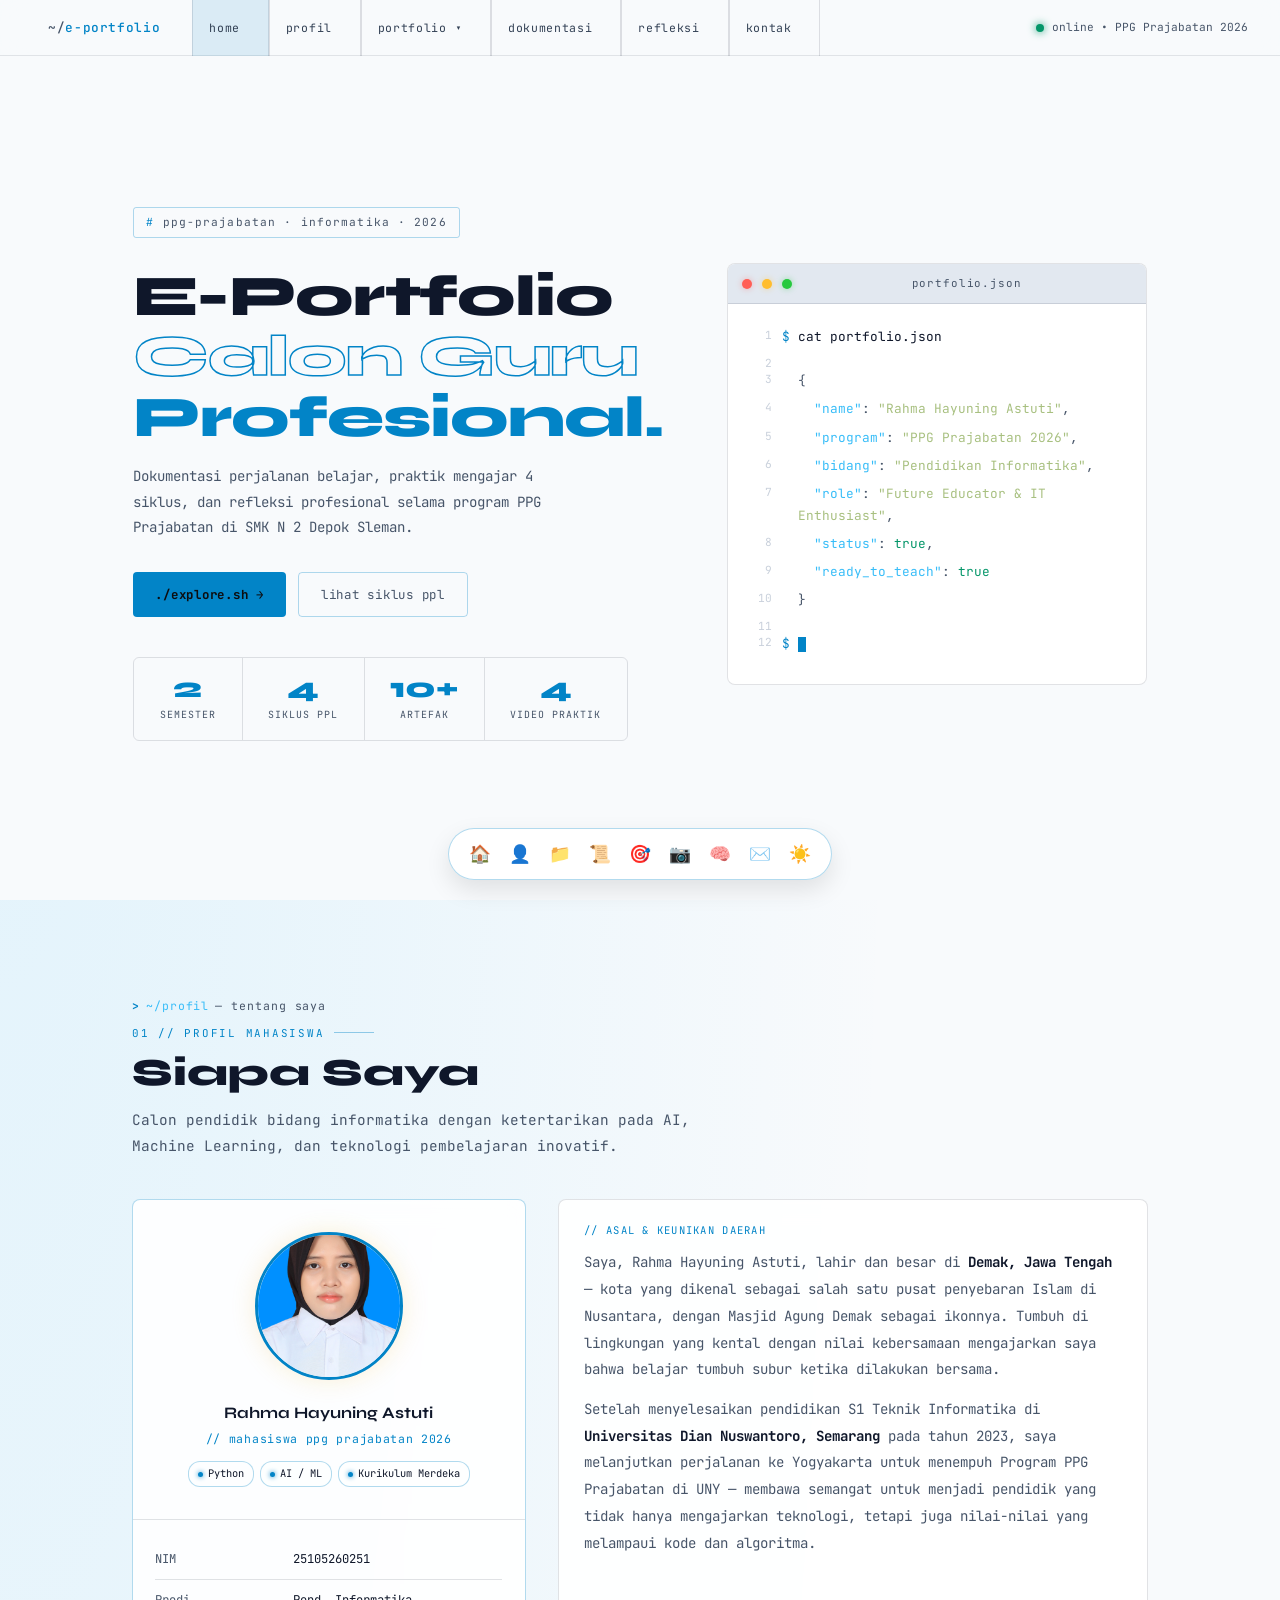
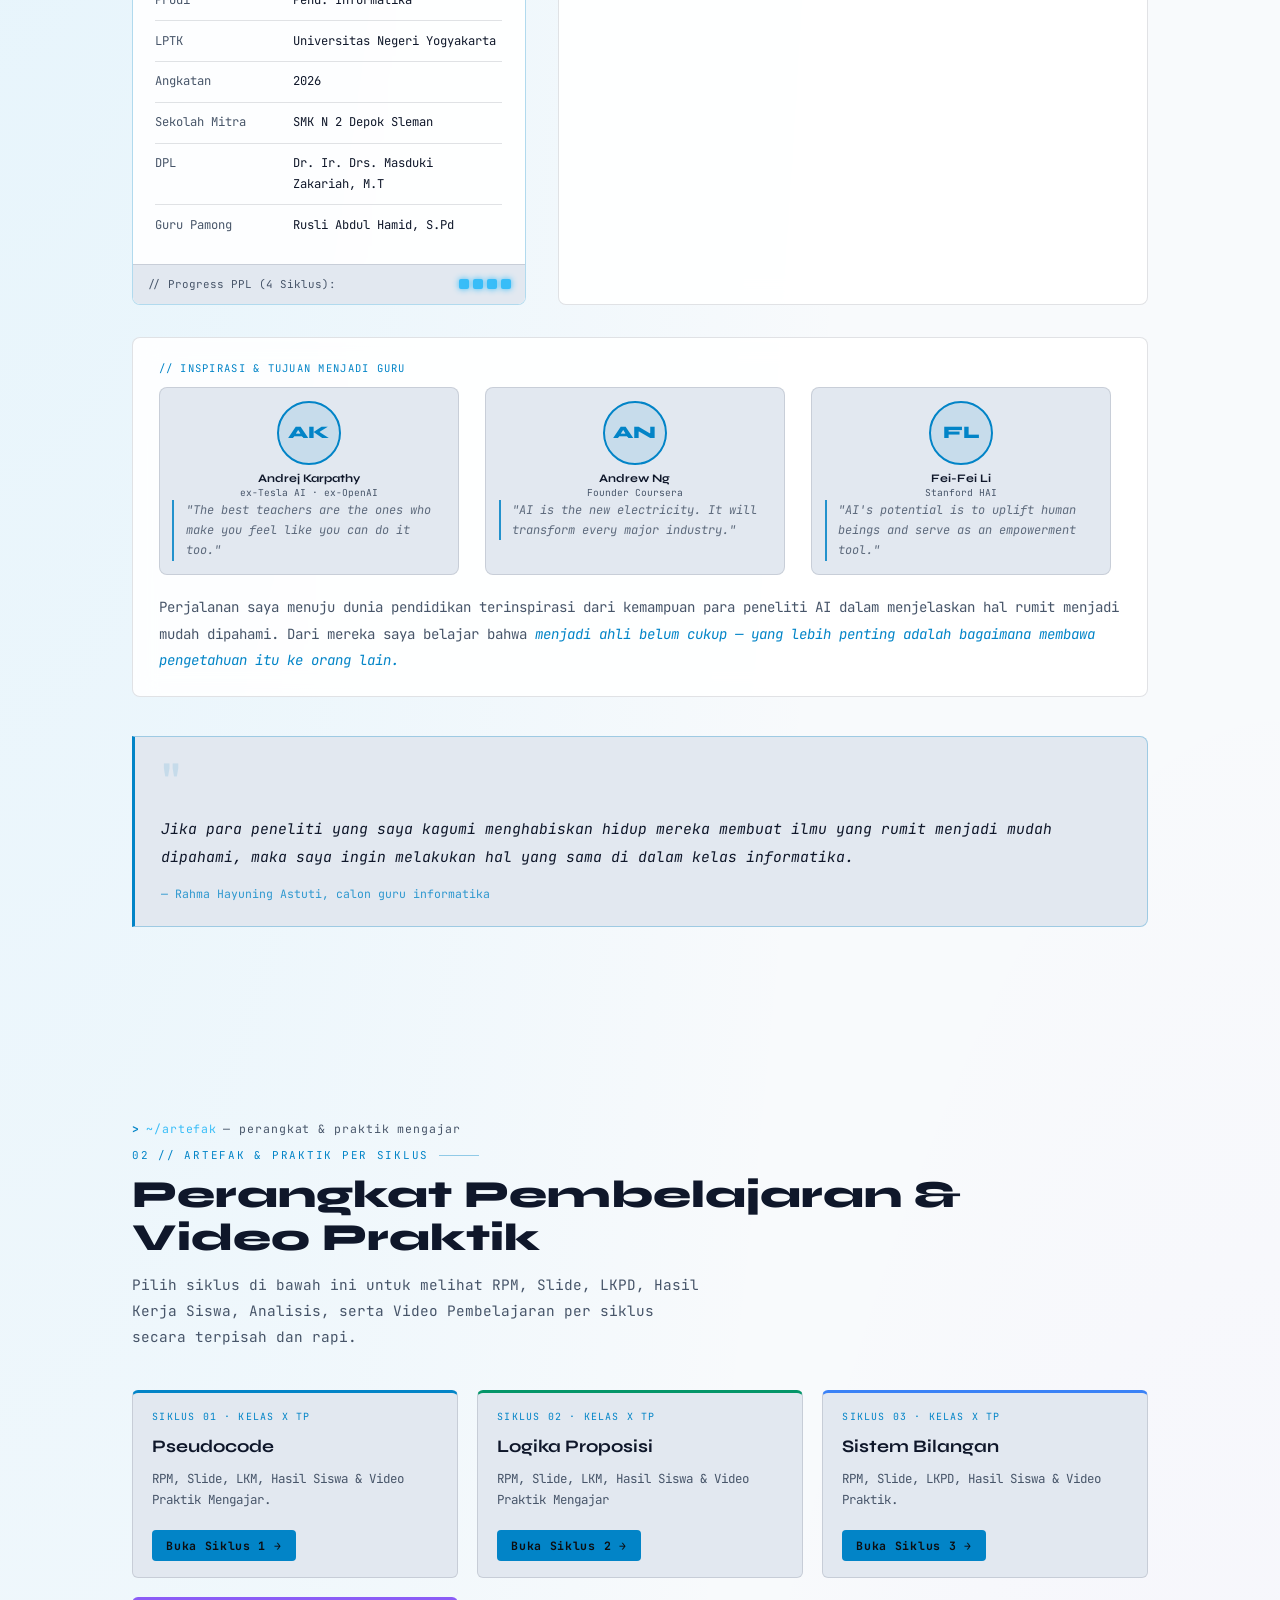
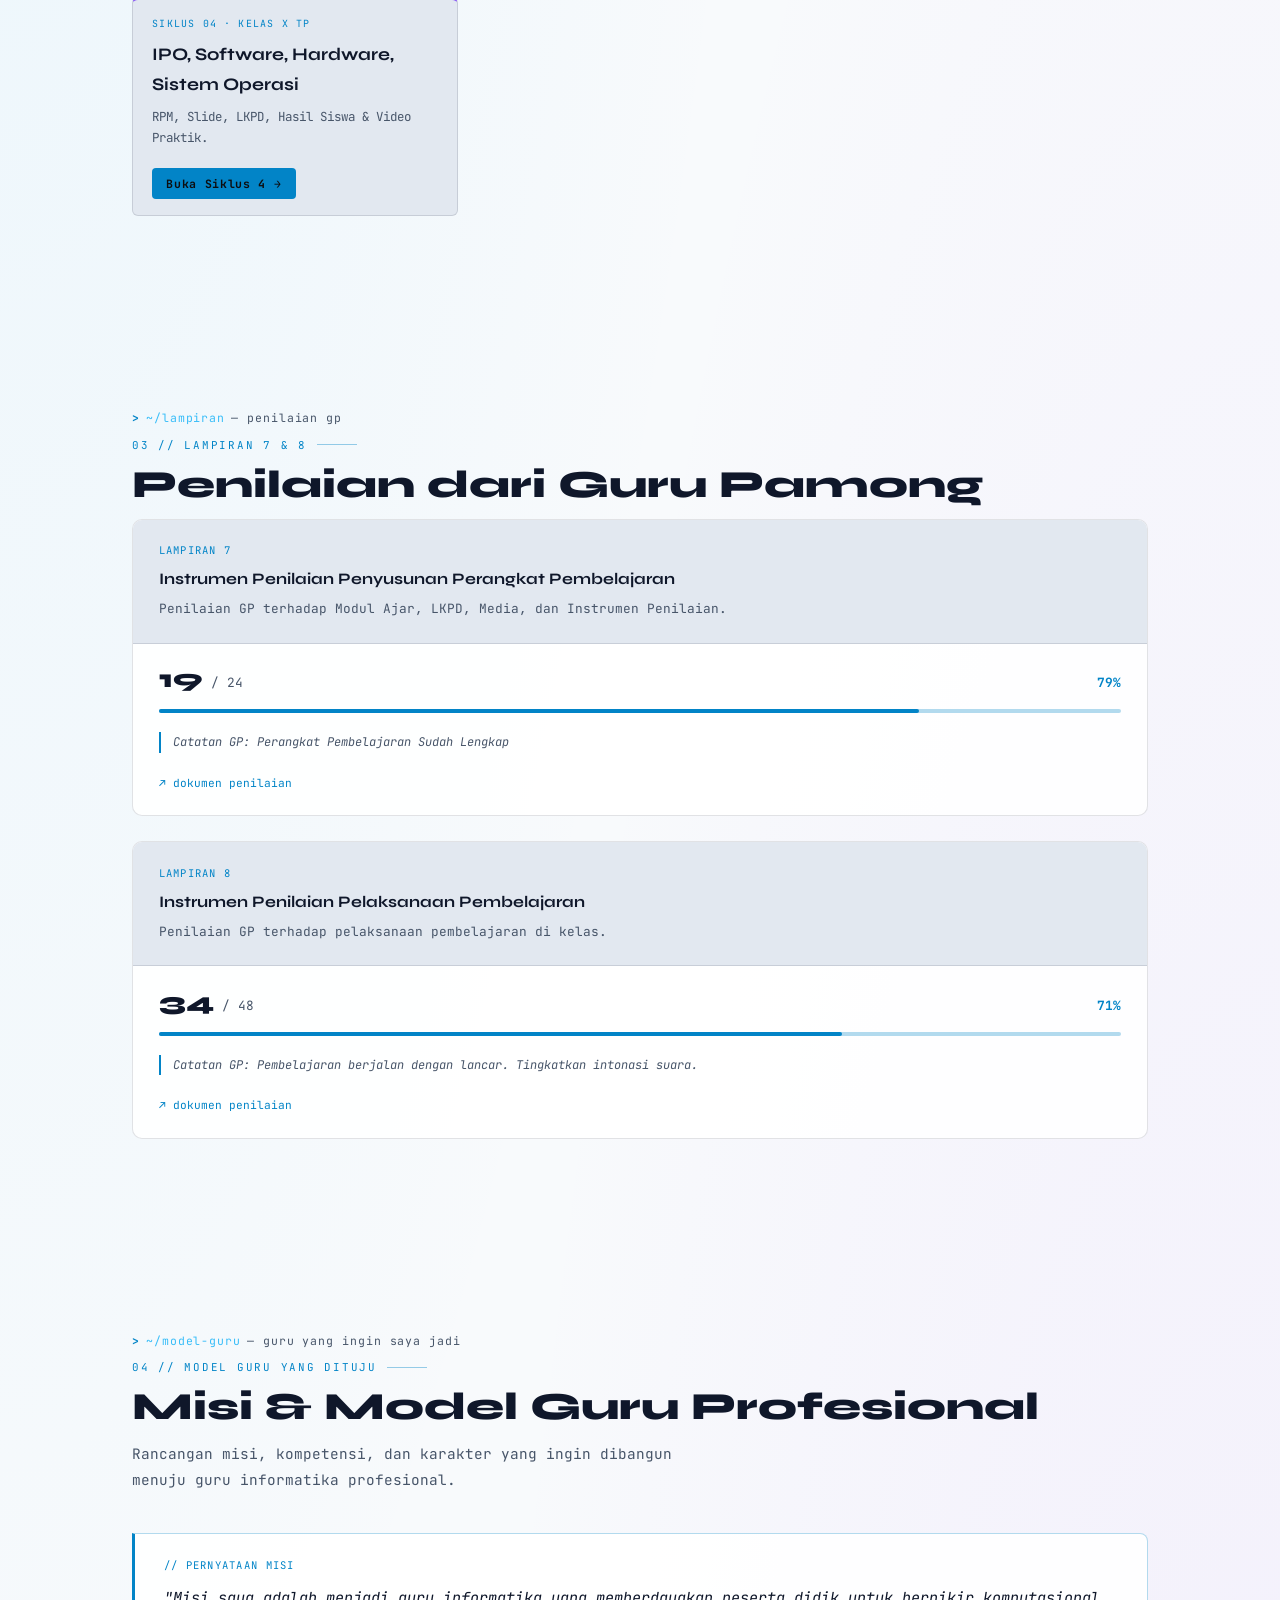
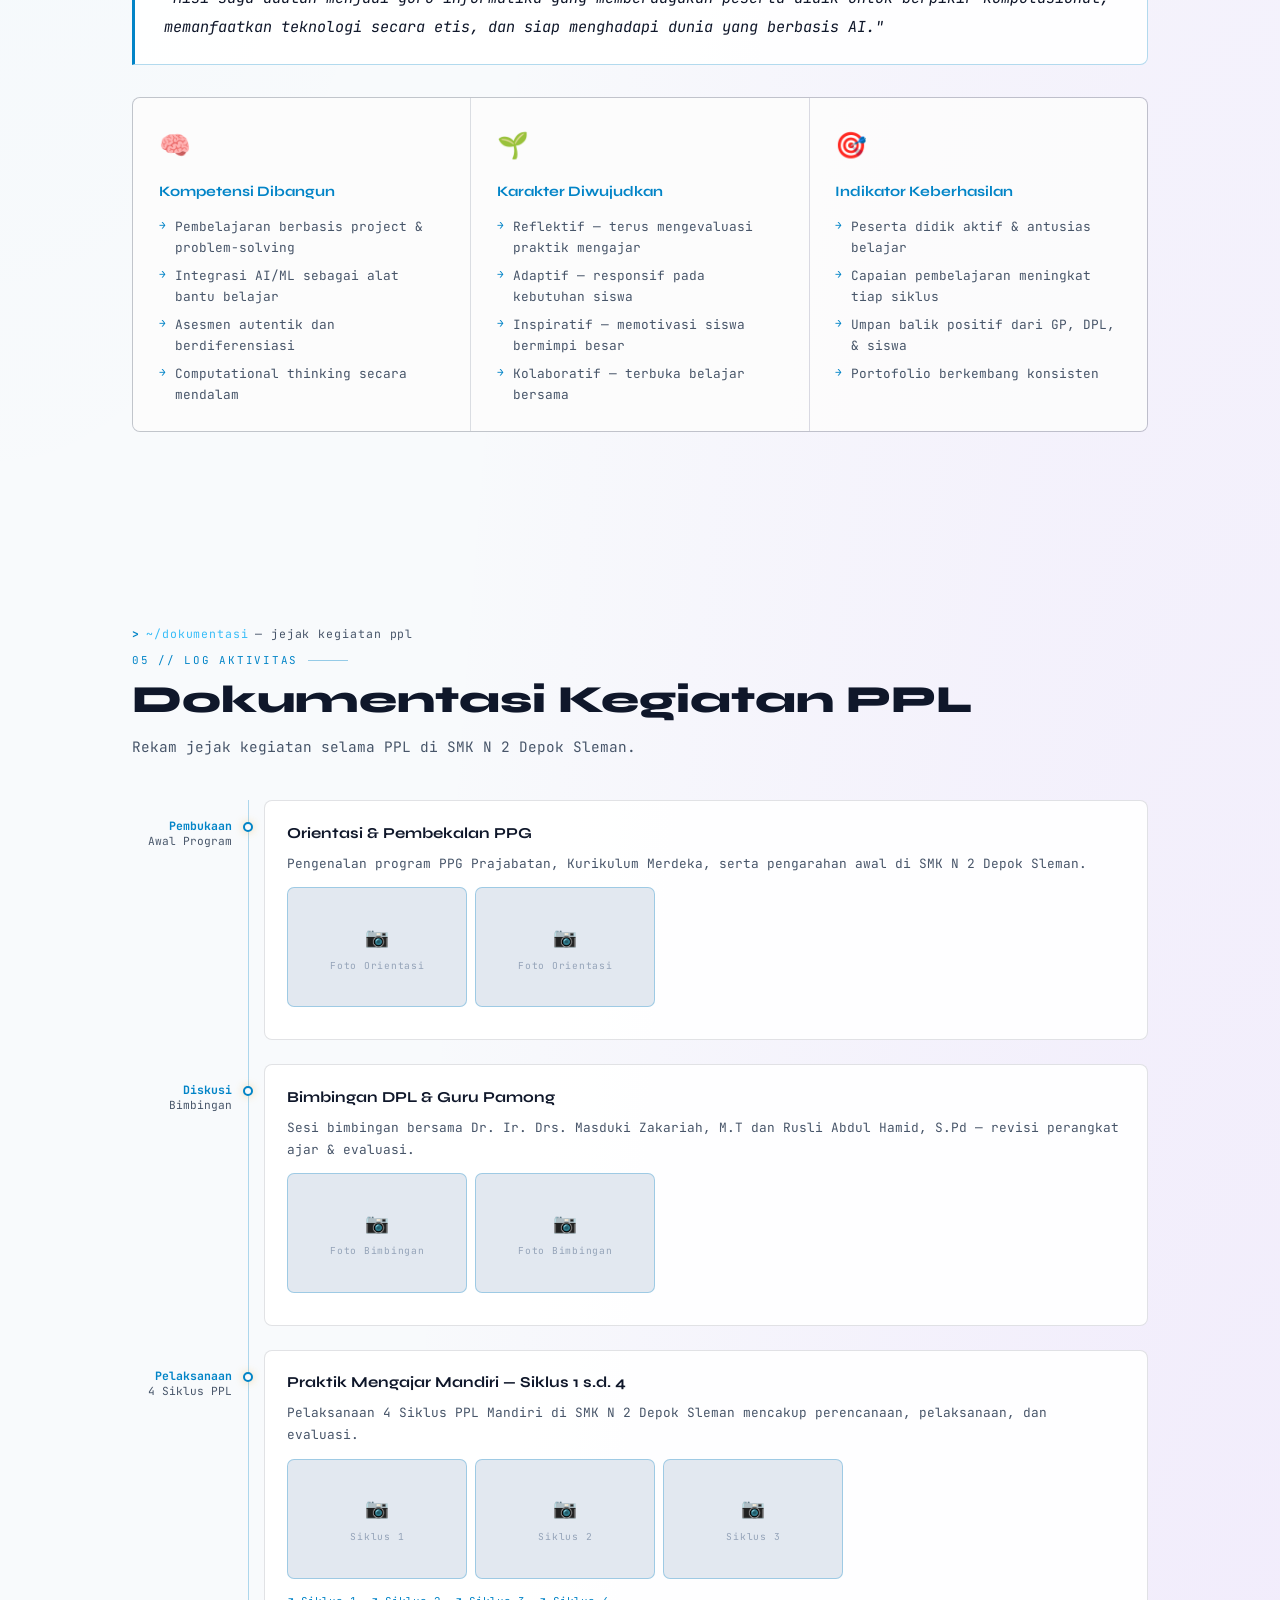
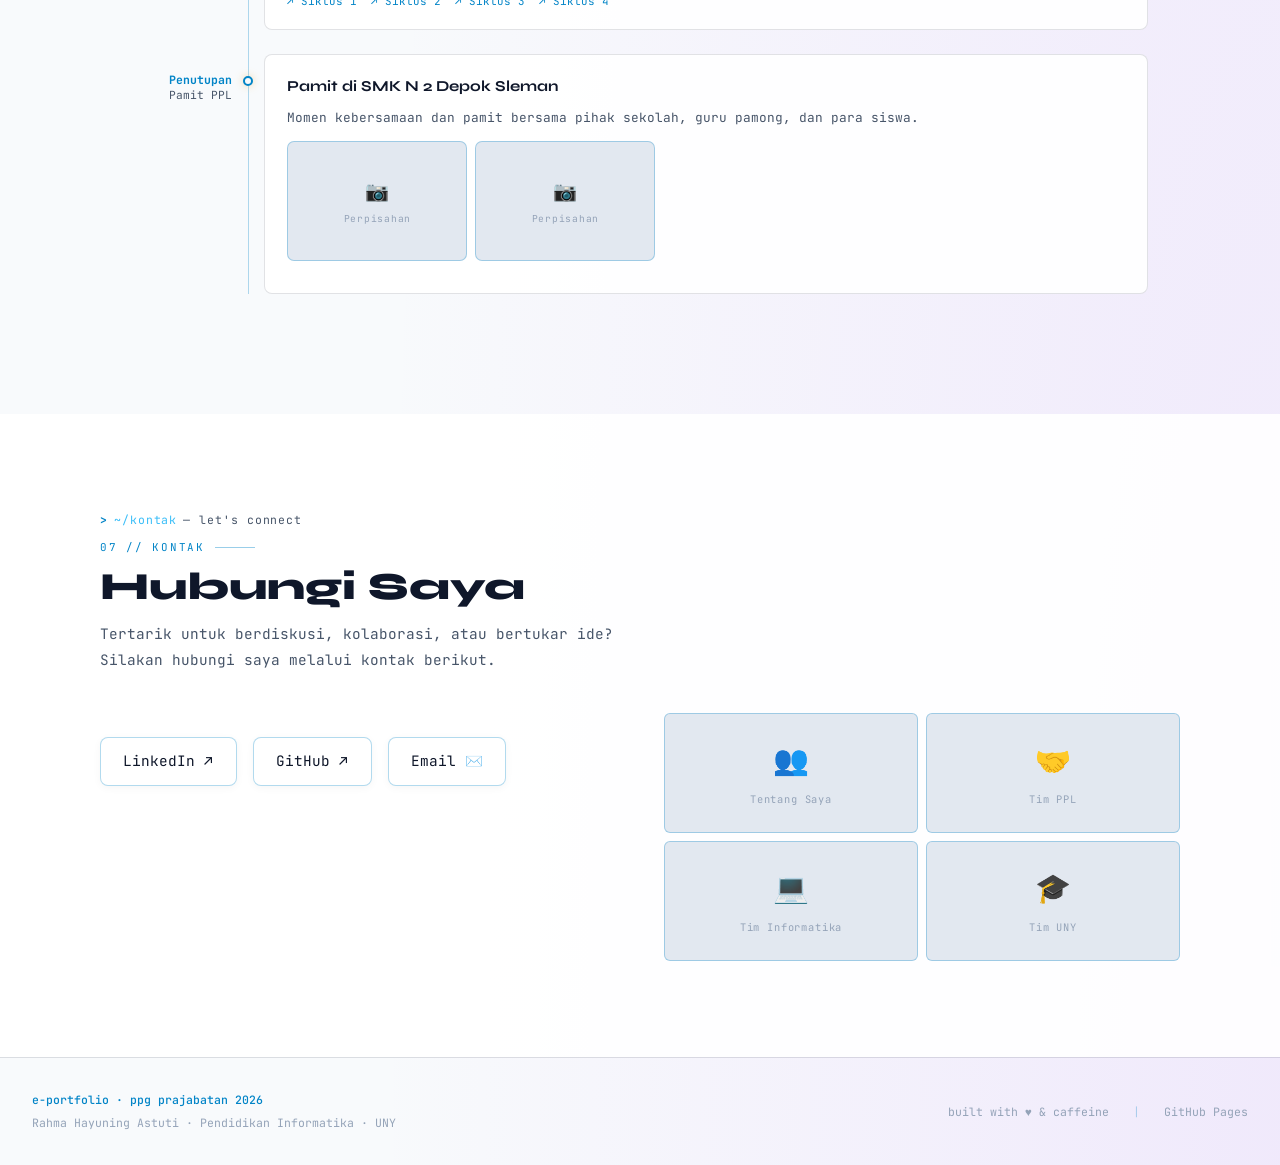
==== commit 4d2d034c: "update" ====
--- a/index.html
+++ b/index.html
@@ -227,55 +227,55 @@
   <div class="prompt"><span class="prompt-path">~/artefak</span> — perangkat &amp; praktik mengajar</div>
   <div class="sec-label">02 // artefak &amp; praktik per siklus</div>
   <h2>Perangkat Pembelajaran &amp; Video Praktik</h2>
-  <p class="lead">Pilih siklus di bawah ini untuk melihat Modul Ajar, Slide, LKPD, Hasil Kerja Siswa, Analisis LK-4, serta **Video Pembelajaran** per siklus secara terpisah dan rapi.</p>
+  <p class="lead">Pilih siklus di bawah ini untuk melihat RPM, Slide, LKPD, Hasil Kerja Siswa, Analisis, serta Video Pembelajaran per siklus secara terpisah dan rapi.</p>
 
   <div class="siklus-card-grid" style="display: grid; grid-template-columns: repeat(auto-fit, minmax(240px, 1fr)); gap: 1.2rem; margin-top: 1.5rem;">
 
     <!-- CARD SIKLUS 1 -->
     <div class="analisis-card" style="border-top: 3px solid var(--amber);">
-      <div class="analisis-card-label">Siklus 01 · Kelas X TKR</div>
-      <h3 style="font-size: 1.1rem; margin: 0.4rem 0;">Pengumpulan Data (Google Form)</h3>
-      <p style="font-size: 0.78rem; color: var(--muted); margin-bottom: 1.2rem;">Modul Ajar, Slide, LKPD, Hasil Siswa &amp; Video Praktik Mengajar.</p>
+      <div class="analisis-card-label">Siklus 01 · Kelas X TP</div>
+      <h3 style="font-size: 1.1rem; margin: 0.4rem 0;">Pseudocode</h3>
+      <p style="font-size: 0.78rem; color: var(--muted); margin-bottom: 1.2rem;">RPM, Slide, LKM, Hasil Siswa &amp; Video Praktik Mengajar.</p>
       <a href="siklus1.html" class="btn-primary" style="font-size: 0.72rem; padding: 6px 14px; display: inline-block;">Buka Siklus 1 →</a>
     </div>
 
     <!-- CARD SIKLUS 2 -->
     <div class="analisis-card" style="border-top: 3px solid var(--teal);">
-      <div class="analisis-card-label">Siklus 02 · Kelas X TKR</div>
-      <h3 style="font-size: 1.1rem; margin: 0.4rem 0;">Pengolahan Data (Spreadsheet)</h3>
-      <p style="font-size: 0.78rem; color: var(--muted); margin-bottom: 1.2rem;">Modul Ajar, Slide P1-P2, LKPD, Hasil Siswa &amp; Video Praktik.</p>
+      <div class="analisis-card-label">Siklus 02 · Kelas X TP</div>
+      <h3 style="font-size: 1.1rem; margin: 0.4rem 0;">Logika Proposisi</h3>
+      <p style="font-size: 0.78rem; color: var(--muted); margin-bottom: 1.2rem;">RPM, Slide, LKM, Hasil Siswa &amp; Video Praktik Mengajar</p>
       <a href="siklus2.html" class="btn-primary" style="font-size: 0.72rem; padding: 6px 14px; display: inline-block;">Buka Siklus 2 →</a>
     </div>
 
     <!-- CARD SIKLUS 3 -->
     <div class="analisis-card" style="border-top: 3px solid #3b82f6;">
-      <div class="analisis-card-label">Siklus 03 · Kelas X TKR</div>
-      <h3 style="font-size: 1.1rem; margin: 0.4rem 0;">Analisis &amp; Visualisasi Grafik</h3>
-      <p style="font-size: 0.78rem; color: var(--muted); margin-bottom: 1.2rem;">Modul Ajar, Slide, LKPD, Hasil Siswa &amp; Video Praktik.</p>
+      <div class="analisis-card-label">Siklus 03 · Kelas X TP</div>
+      <h3 style="font-size: 1.1rem; margin: 0.4rem 0;">Sistem Bilangan</h3>
+      <p style="font-size: 0.78rem; color: var(--muted); margin-bottom: 1.2rem;">RPM, Slide, LKPD, Hasil Siswa &amp; Video Praktik.</p>
       <a href="siklus3.html" class="btn-primary" style="font-size: 0.72rem; padding: 6px 14px; display: inline-block;">Buka Siklus 3 →</a>
     </div>
 
     <!-- CARD SIKLUS 4 -->
     <div class="analisis-card" style="border-top: 3px solid #8b5cf6;">
-      <div class="analisis-card-label">Siklus 04 · Kelas X TKR</div>
-      <h3 style="font-size: 1.1rem; margin: 0.4rem 0;">Evaluasi &amp; Projek Akhir</h3>
-      <p style="font-size: 0.78rem; color: var(--muted); margin-bottom: 1.2rem;">Modul Ajar, Slide, LKPD, Hasil Siswa &amp; Video Praktik.</p>
+      <div class="analisis-card-label">Siklus 04 · Kelas X TP</div>
+      <h3 style="font-size: 1.1rem; margin: 0.4rem 0;">IPO, Software, Hardware, Sistem Operasi</h3>
+      <p style="font-size: 0.78rem; color: var(--muted); margin-bottom: 1.2rem;">RPM, Slide, LKPD, Hasil Siswa &amp; Video Praktik.</p>
       <a href="siklus4.html" class="btn-primary" style="font-size: 0.72rem; padding: 6px 14px; display: inline-block;">Buka Siklus 4 →</a>
     </div>
 
   </div>
 
   <!-- BAHAN AJAR UMUM -->
-  <div style="margin-top: 2rem; background: var(--bg2); padding: 1.2rem; border-radius: 6px; border: 1px solid var(--border2); display: flex; align-items: center; justify-content: space-between; flex-wrap: wrap; gap: 1rem;">
+  <!-- <div style="margin-top: 2rem; background: var(--bg2); padding: 1.2rem; border-radius: 6px; border: 1px solid var(--border2); display: flex; align-items: center; justify-content: space-between; flex-wrap: wrap; gap: 1rem;">
     <div>
       <div style="font-family: var(--mono); font-size: 0.7rem; color: var(--amber);">📚 BAHAN AJAR UMUM</div>
       <div style="font-weight: 700; font-size: 0.95rem;">Bahan Ajar — Analisis Data dengan Spreadsheet</div>
     </div>
     <button onclick="openModal('modal-bahan-ajar')" class="btn-ghost" style="font-size: 0.75rem;">Lihat Analisis &amp; File ↗</button>
-  </div>
+  </div> -->
 
   <!-- MODAL BAHAN AJAR -->
-  <div class="modal-overlay" id="modal-bahan-ajar">
+  <!-- <div class="modal-overlay" id="modal-bahan-ajar">
     <div class="modal-box">
       <div class="modal-header">
         <div class="modal-icon">📚</div>
@@ -294,7 +294,7 @@
           <div class="analisis-panel panel-lk4 active">
             <div style="padding:1.4rem 1.6rem;">
               <div class="analisis-grid">
-                <div class="analisis-card"><div class="analisis-card-label">Konteks</div><div class="analisis-card-text">Referensi belajar mandiri siswa kelas X TKR selama PPL Terbimbing.</div></div>
+                <div class="analisis-card"><div class="analisis-card-label">Konteks</div><div class="analisis-card-text">Referensi belajar mandiri siswa kelas X TP selama PPL Mandiri.</div></div>
                 <div class="analisis-card"><div class="analisis-card-label">Tujuan</div><div class="analisis-card-text">Menyediakan panduan tertulis yang dapat diakses siswa kapan saja.</div></div>
                 <div class="analisis-card"><div class="analisis-card-label">Kelebihan</div><div class="analisis-card-text">Materi runtut disertai contoh kontekstual yang relevan untuk siswa SMK.</div></div>
                 <div class="analisis-card"><div class="analisis-card-label">Kekurangan</div><div class="analisis-card-text">Penjelasan VLOOKUP &amp; HLOOKUP masih memerlukan pendampingan langsung.</div></div>
@@ -309,7 +309,7 @@
         </div>
       </div>
     </div>
-  </div>
+  </div> -->
 </section>
 
 <!-- ================= LAMPIRAN SECTION ================= -->
@@ -338,9 +338,7 @@
         Catatan GP: Perangkat Pembelajaran Sudah Lengkap
       </div>
       <div style="display:flex;gap:0.8rem;flex-wrap:wrap;">
-        <a class="media-link" href="https://drive.google.com/file/d/1pGdSOomSLBprue9lFq_U7jhHkD_GseCn/view" target="_blank">↗ dokumen siklus 1</a>
-        <a class="media-link" href="https://drive.google.com/file/d/1mSDvkiBWbj9Vh4NXbT1lKyF_pUuHPs3W/view" target="_blank">↗ dokumen siklus 2</a>
-        <a class="media-link" href="https://drive.google.com/file/d/1ykFi4HZ0MKf_DP8P4d6vO5Mra_SdW5-g/view" target="_blank">↗ dokumen siklus 3</a>
+        <a class="media-link" href="https://drive.google.com/drive/folders/1guie_jEHbrWQ-NUSKVGb-tv2AAaevBqC?usp=sharing" target="_blank">↗ dokumen penilaian</a>
       </div>
     </div>
   </div>
@@ -367,9 +365,7 @@
         Catatan GP: Pembelajaran berjalan dengan lancar. Tingkatkan intonasi suara.
       </div>
       <div style="display:flex;gap:0.8rem;flex-wrap:wrap;">
-        <a class="media-link" href="https://drive.google.com/file/d/1TxfWuLM4GYpTBEicS7BqR8PVAiLc33Mn/view" target="_blank">↗ dokumen siklus 1</a>
-        <a class="media-link" href="https://drive.google.com/file/d/1jSLgINpdXsZAr-vCZlZ1wvwciop82GP2/view" target="_blank">↗ dokumen siklus 2</a>
-        <a class="media-link" href="https://drive.google.com/file/d/1FEs8YctiIxfS5W0vdgww3l-KgGZS3kDA/view" target="_blank">↗ dokumen siklus 3</a>
+        <a class="media-link" href="https://drive.google.com/drive/folders/1guie_jEHbrWQ-NUSKVGb-tv2AAaevBqC?usp=sharing" target="_blank">↗ dokumen penilaian</a>
       </div>
     </div>
   </div>
@@ -435,7 +431,7 @@
   <div class="timeline">
 
     <div class="tl-item">
-      <div class="tl-date"><strong>Februari</strong>Awal Program</div>
+      <div class="tl-date"><strong>Pembukaan</strong>Awal Program</div>
       <div class="tl-content">
         <div class="tl-title">Orientasi &amp; Pembekalan PPG</div>
         <div class="tl-desc">Pengenalan program PPG Prajabatan, Kurikulum Merdeka, serta pengarahan awal di SMK N 2 Depok Sleman.</div>
@@ -451,7 +447,7 @@
     </div>
 
     <div class="tl-item">
-      <div class="tl-date"><strong>Feb - April</strong>Bimbingan</div>
+      <div class="tl-date"><strong>Diskusi</strong>Bimbingan</div>
       <div class="tl-content">
         <div class="tl-title">Bimbingan DPL &amp; Guru Pamong</div>
         <div class="tl-desc">Sesi bimbingan bersama Dr. Ir. Drs. Masduki Zakariah, M.T dan Rusli Abdul Hamid, S.Pd — revisi perangkat ajar &amp; evaluasi.</div>
@@ -469,8 +465,8 @@
     <div class="tl-item">
       <div class="tl-date"><strong>Pelaksanaan</strong>4 Siklus PPL</div>
       <div class="tl-content">
-        <div class="tl-title">Praktik Mengajar Terbimbing — Siklus 1 s.d. 4</div>
-        <div class="tl-desc">Pelaksanaan 4 Siklus PPL Terbimbing di SMK N 2 Depok Sleman mencakup perencanaan, pelaksanaan, dan evaluasi.</div>
+        <div class="tl-title">Praktik Mengajar Mandiri — Siklus 1 s.d. 4</div>
+        <div class="tl-desc">Pelaksanaan 4 Siklus PPL Mandiri di SMK N 2 Depok Sleman mencakup perencanaan, pelaksanaan, dan evaluasi.</div>
         <div class="tl-photos">
           <a class="tl-photo" target="_blank">
             <img src="assets/siklus1.jpeg" alt="Siklus 1" onerror="this.parentElement.innerHTML='<div class=\'tl-photo-placeholder\'><span>📷</span>Siklus 1</div>'">
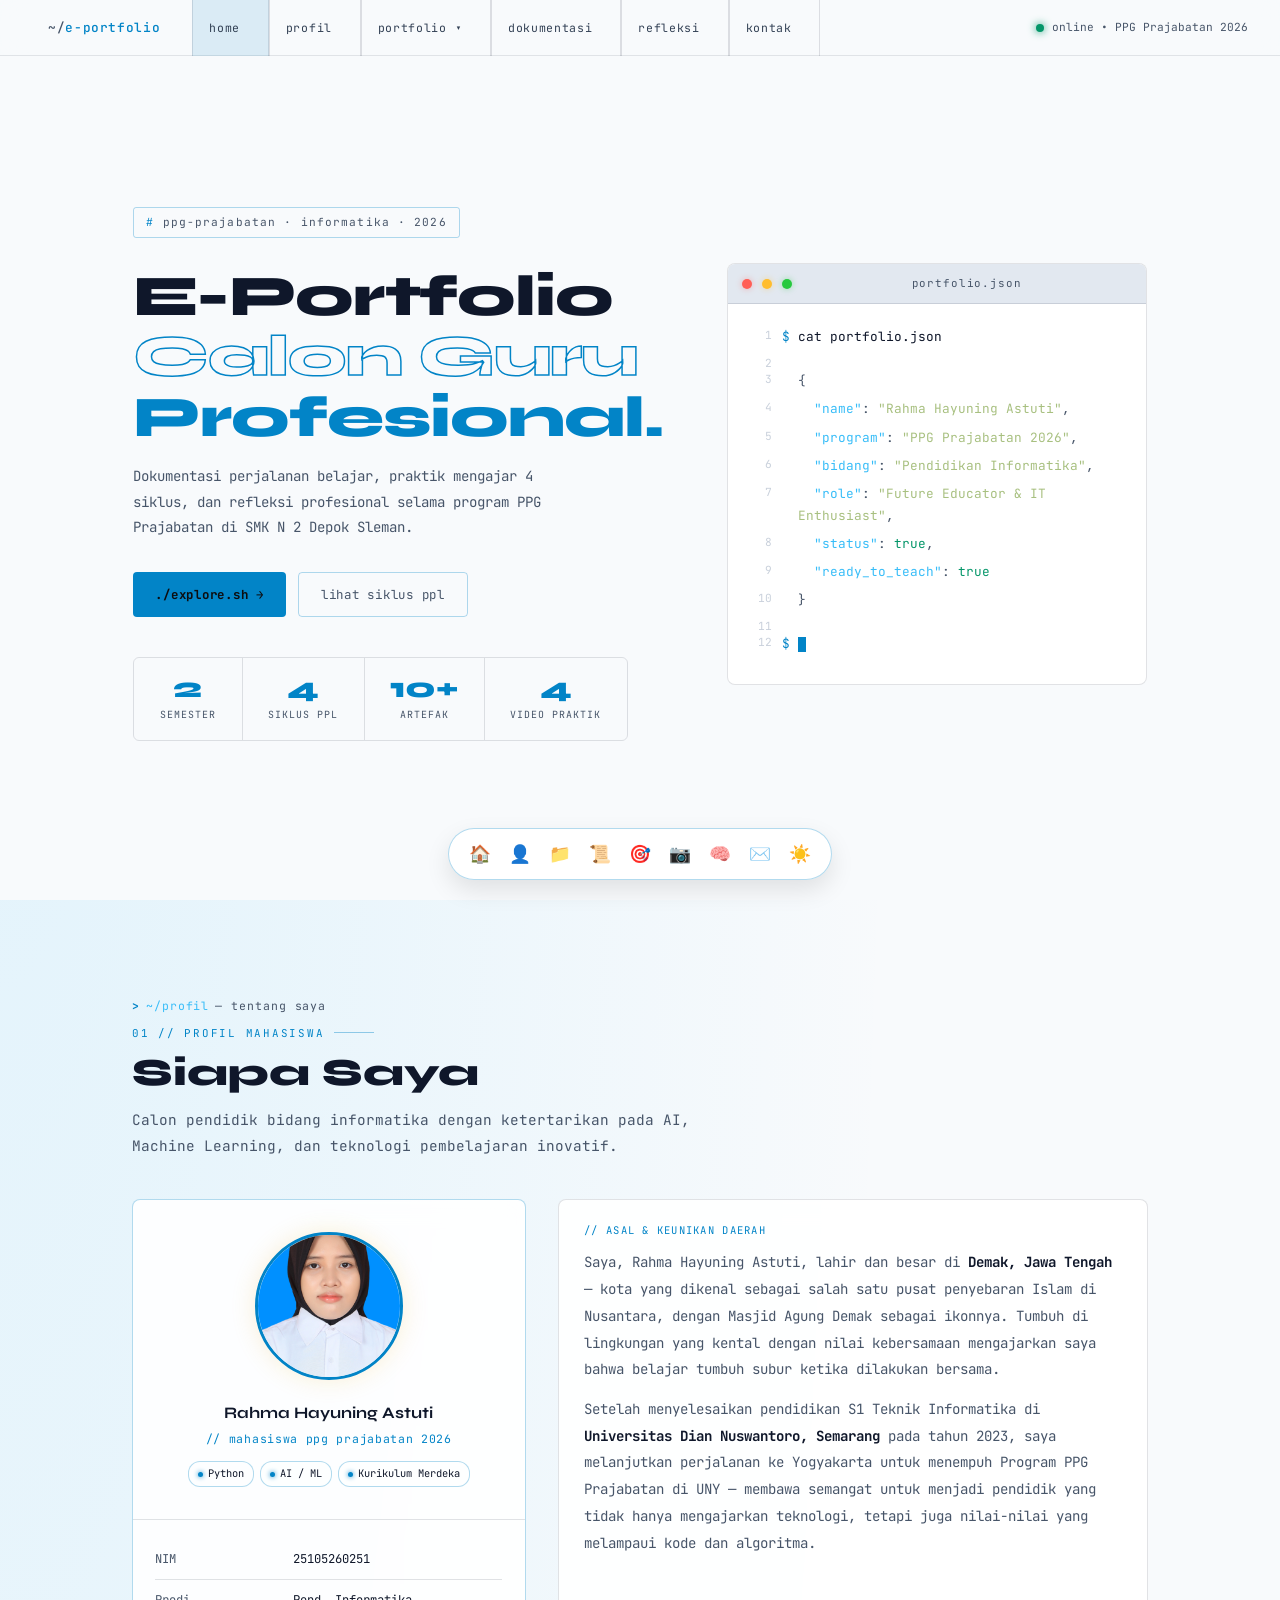
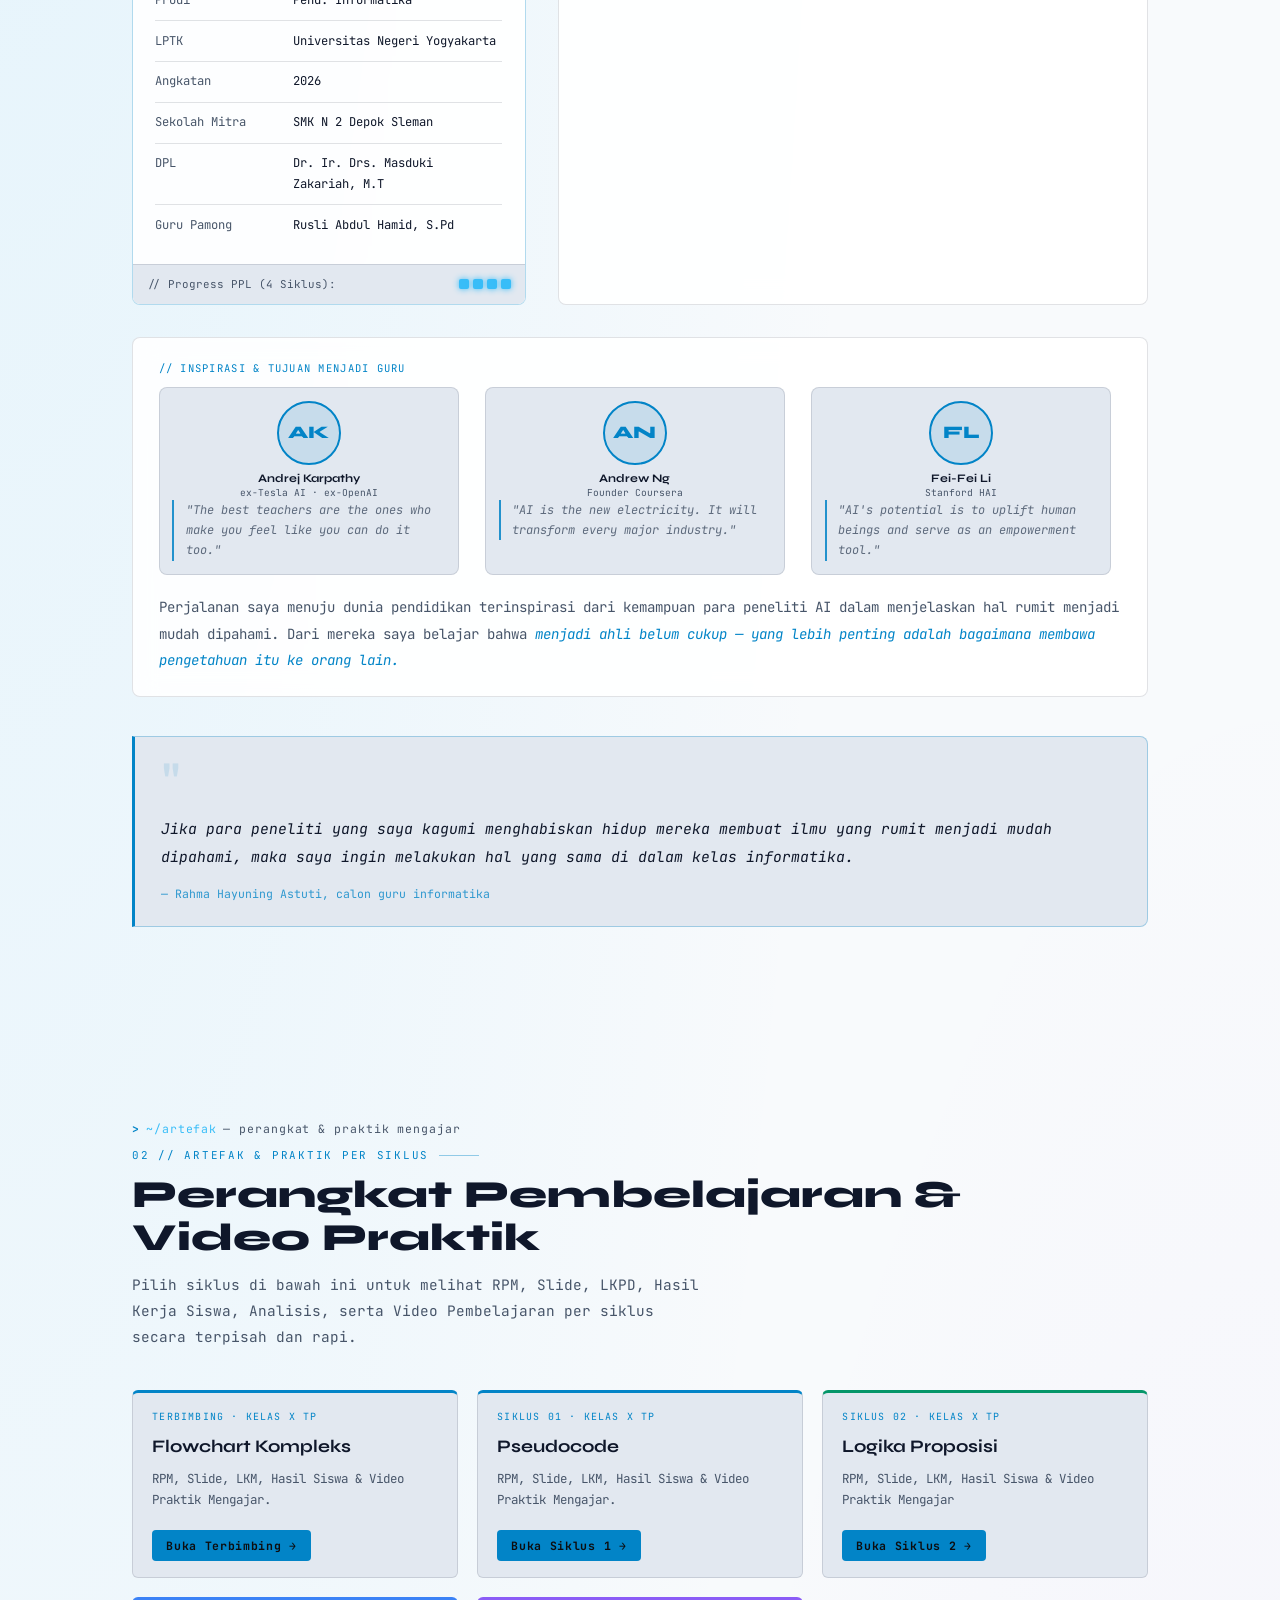
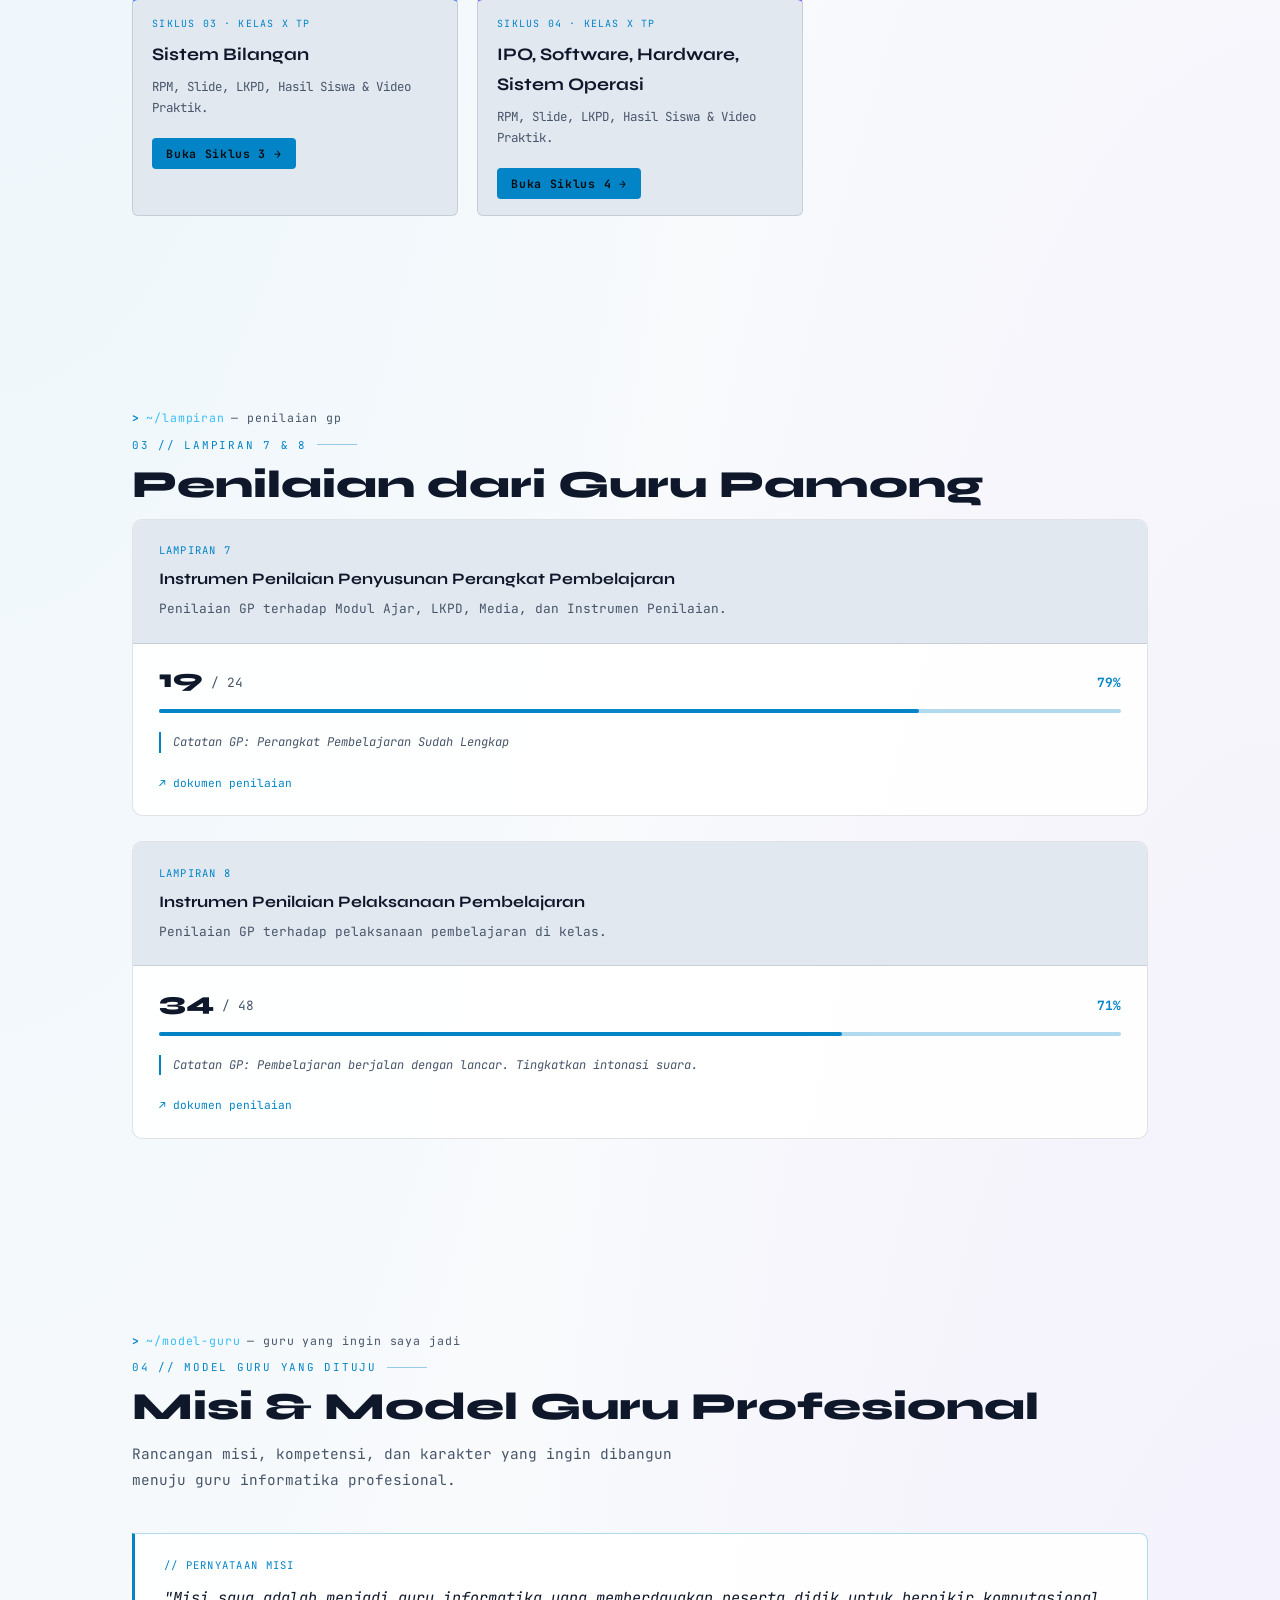
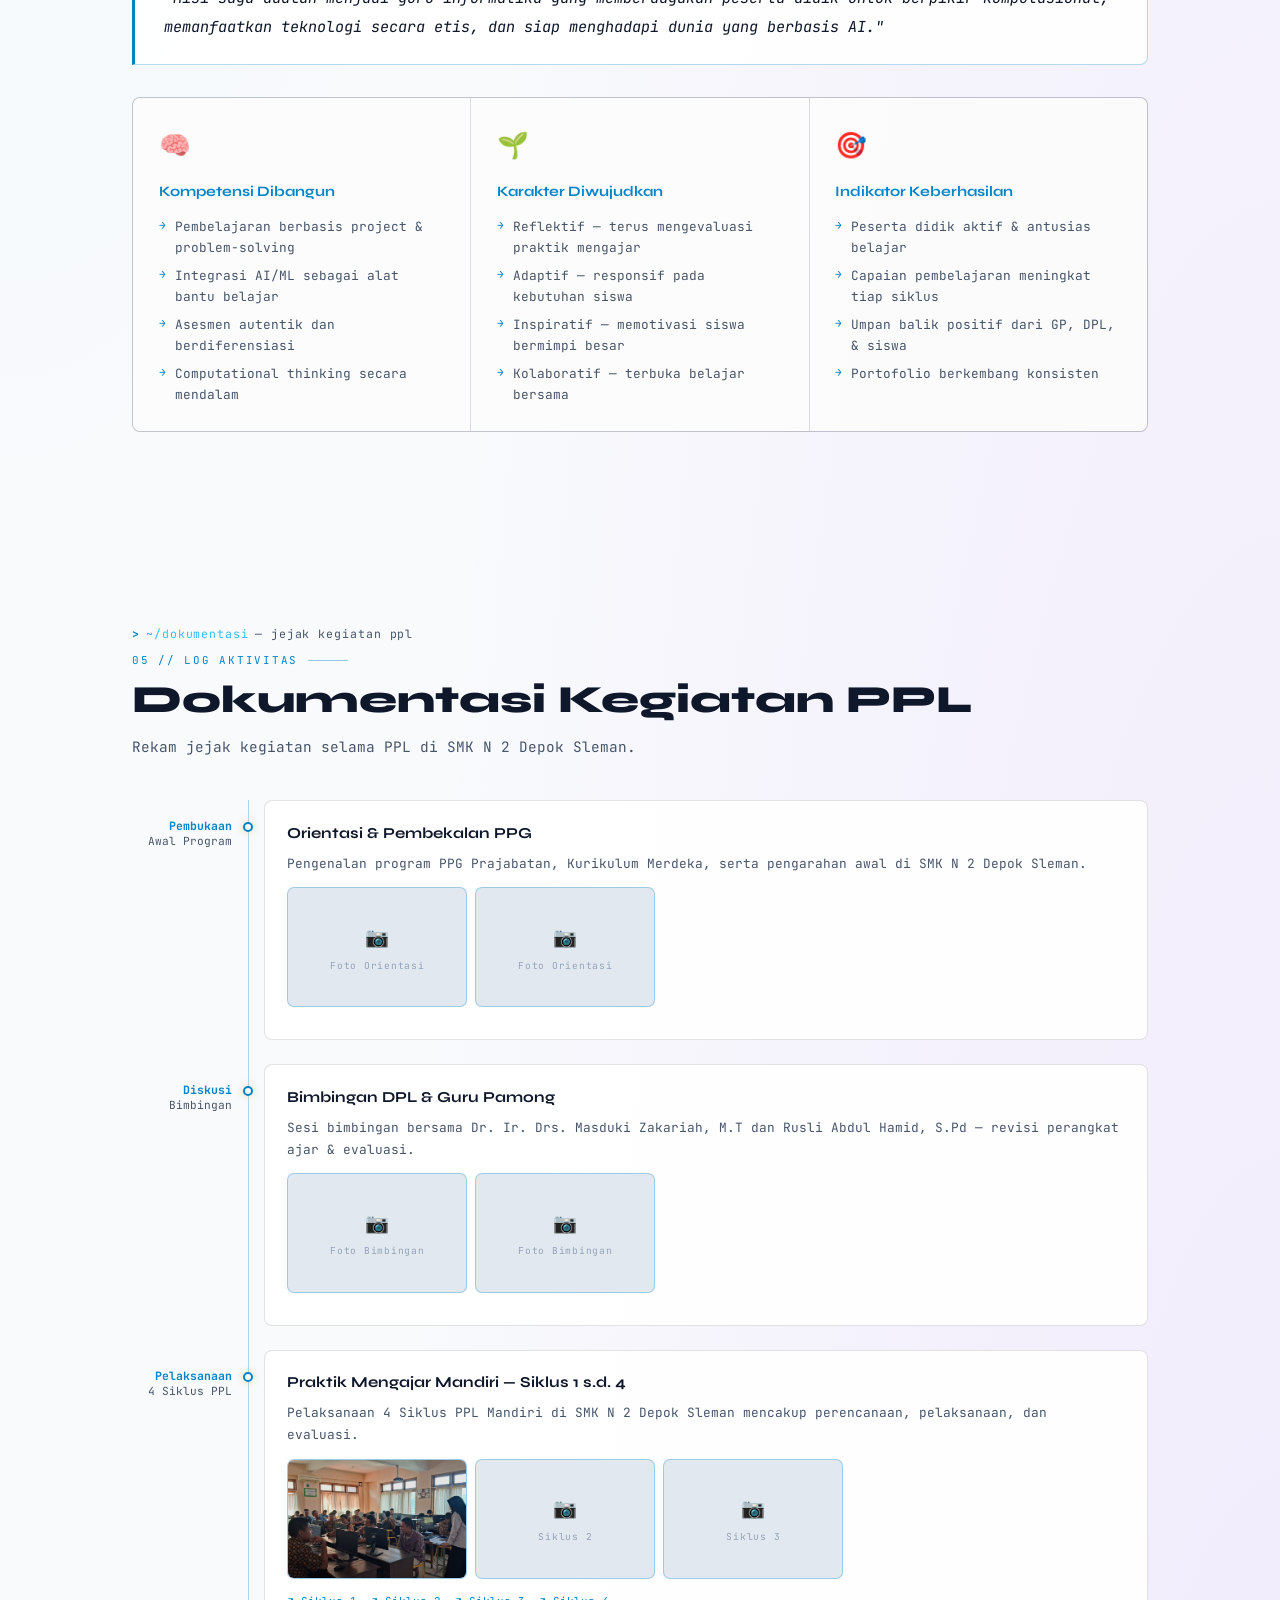
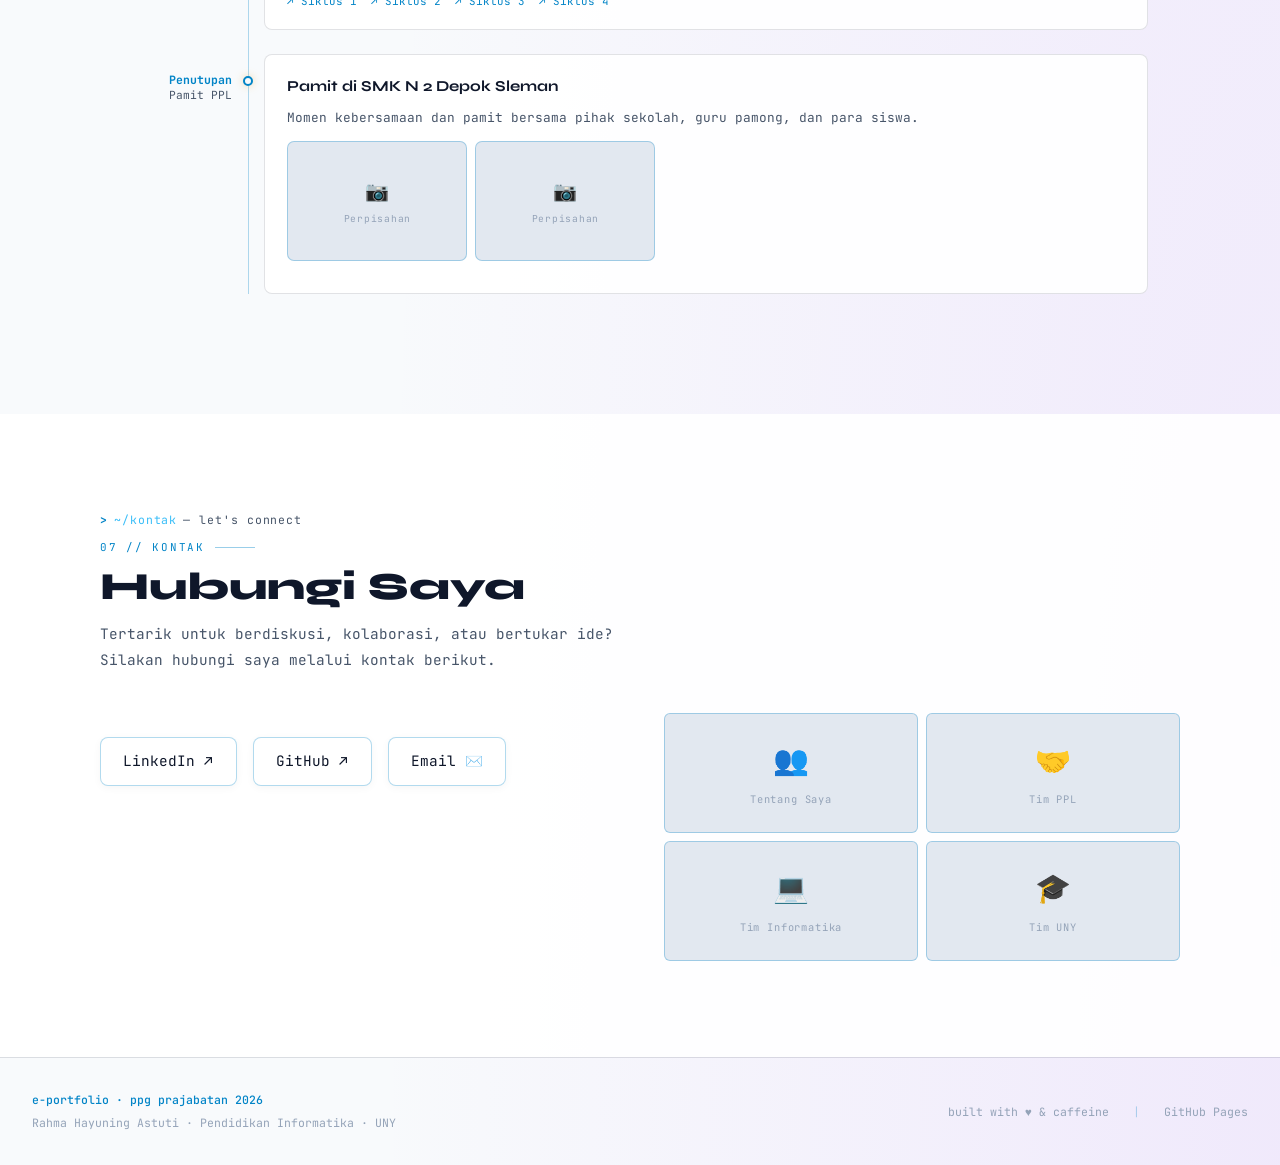
==== commit bfa53efa: "update" ====
--- a/index.html
+++ b/index.html
@@ -231,6 +231,14 @@
 
   <div class="siklus-card-grid" style="display: grid; grid-template-columns: repeat(auto-fit, minmax(240px, 1fr)); gap: 1.2rem; margin-top: 1.5rem;">
 
+    <!-- CARD Terbimbing -->
+    <div class="analisis-card" style="border-top: 3px solid var(--amber);">
+      <div class="analisis-card-label">Terbimbing · Kelas X TP</div>
+      <h3 style="font-size: 1.1rem; margin: 0.4rem 0;">Flowchart Kompleks</h3>
+      <p style="font-size: 0.78rem; color: var(--muted); margin-bottom: 1.2rem;">RPM, Slide, LKM, Hasil Siswa &amp; Video Praktik Mengajar.</p>
+      <a href="siklus1.html" class="btn-primary" style="font-size: 0.72rem; padding: 6px 14px; display: inline-block;">Buka Terbimbing →</a>
+    </div>
+
     <!-- CARD SIKLUS 1 -->
     <div class="analisis-card" style="border-top: 3px solid var(--amber);">
       <div class="analisis-card-label">Siklus 01 · Kelas X TP</div>
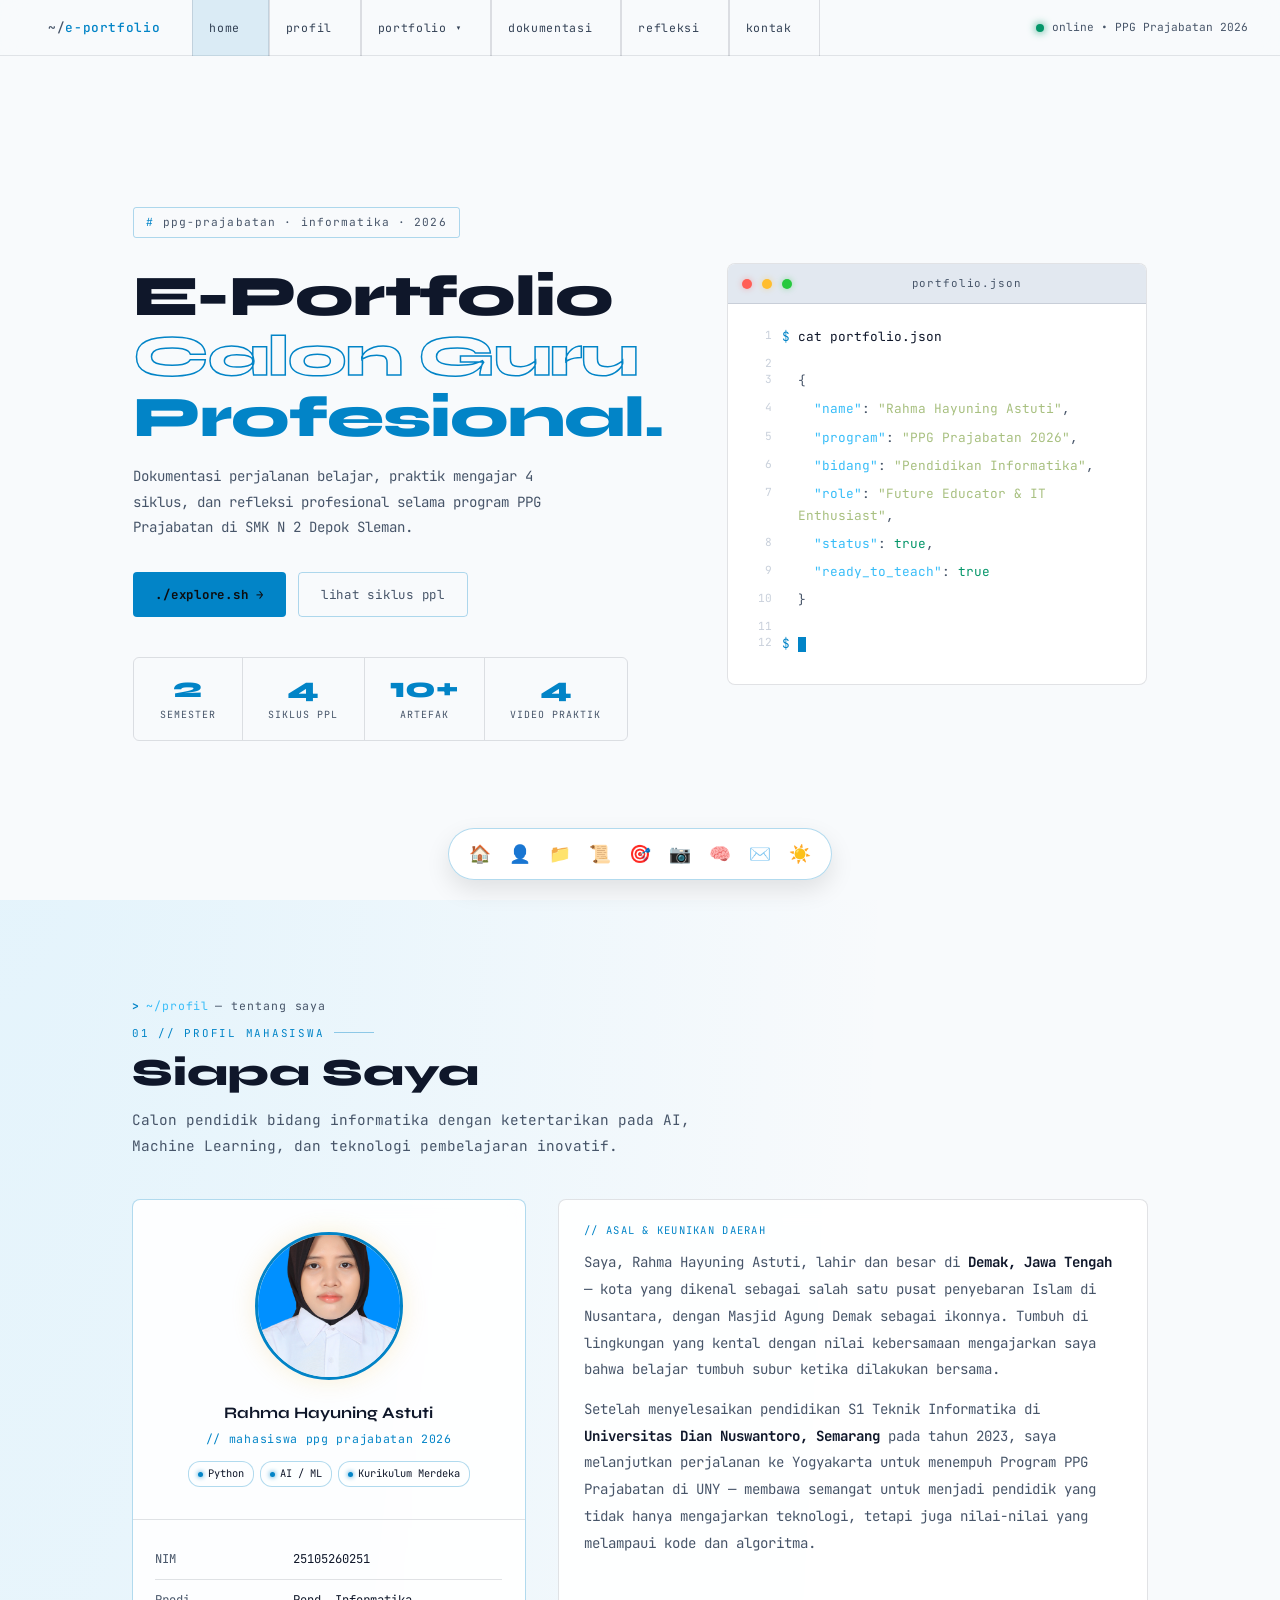
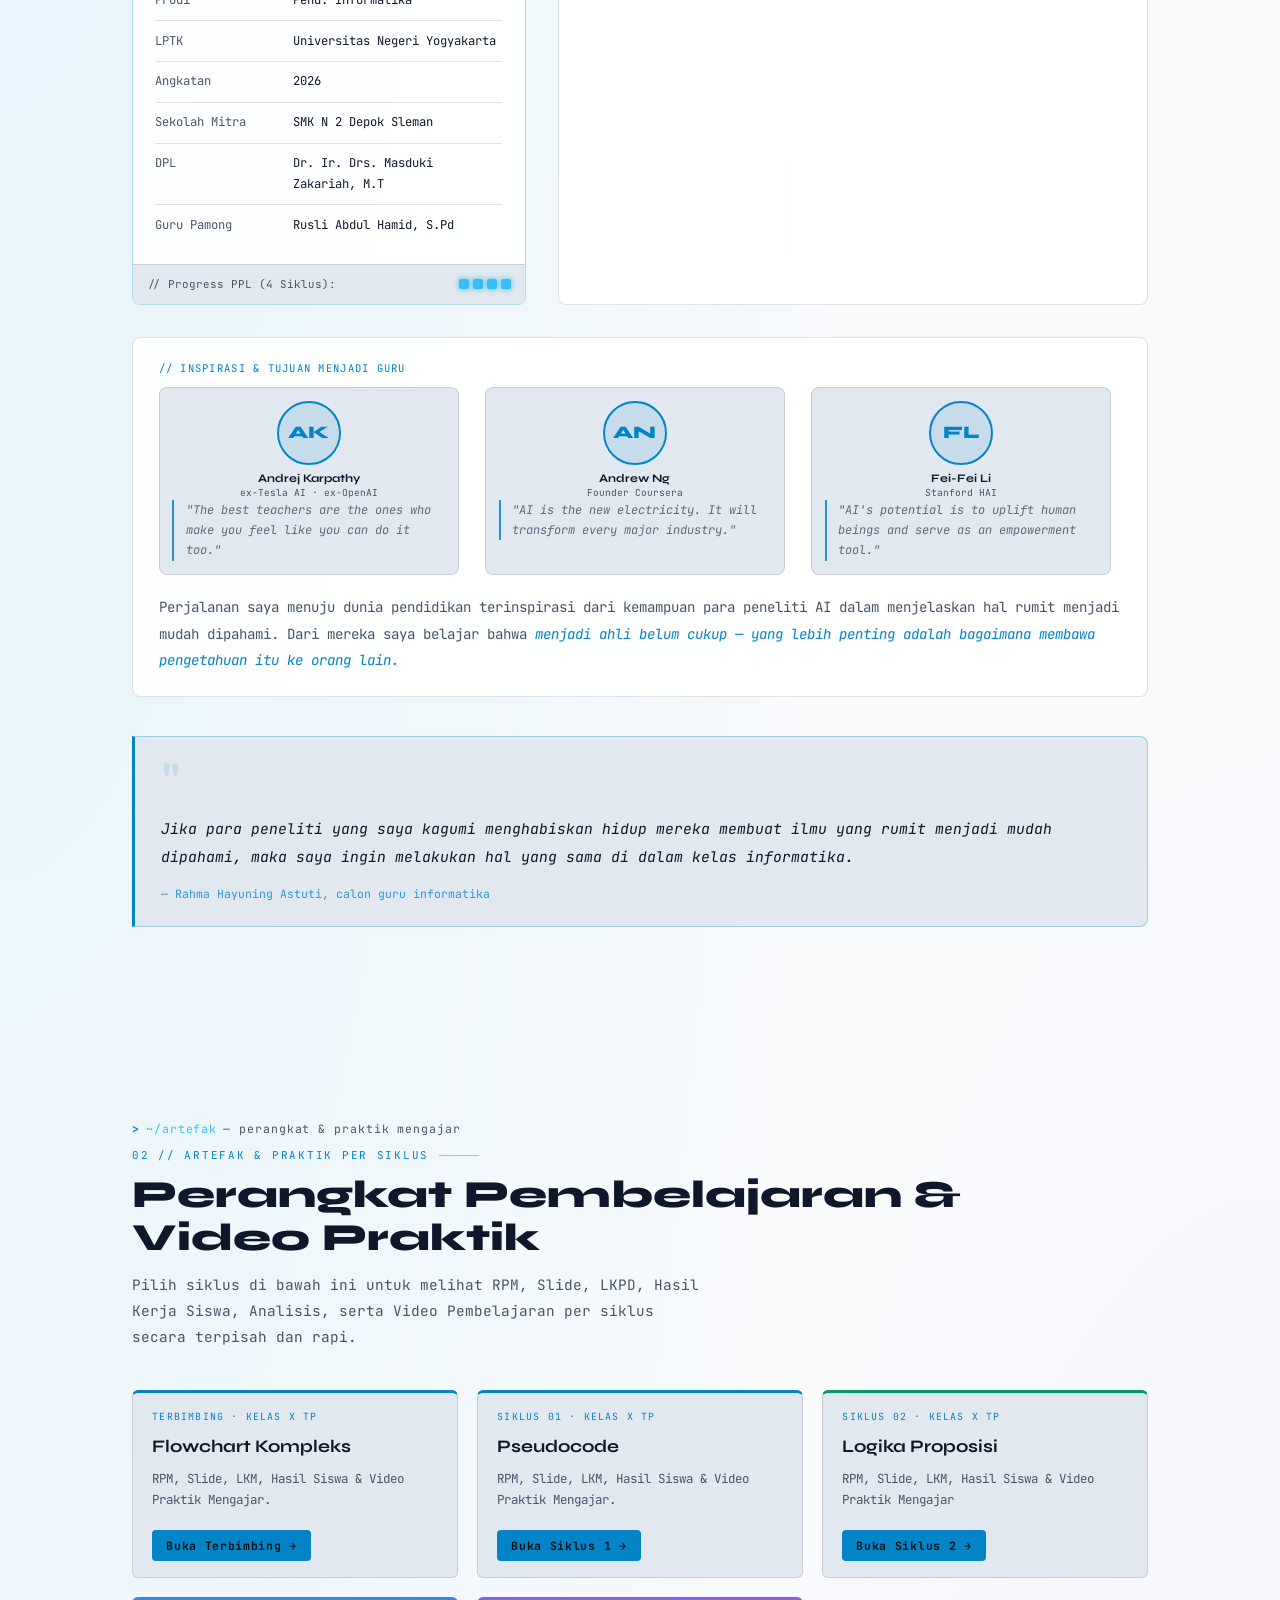
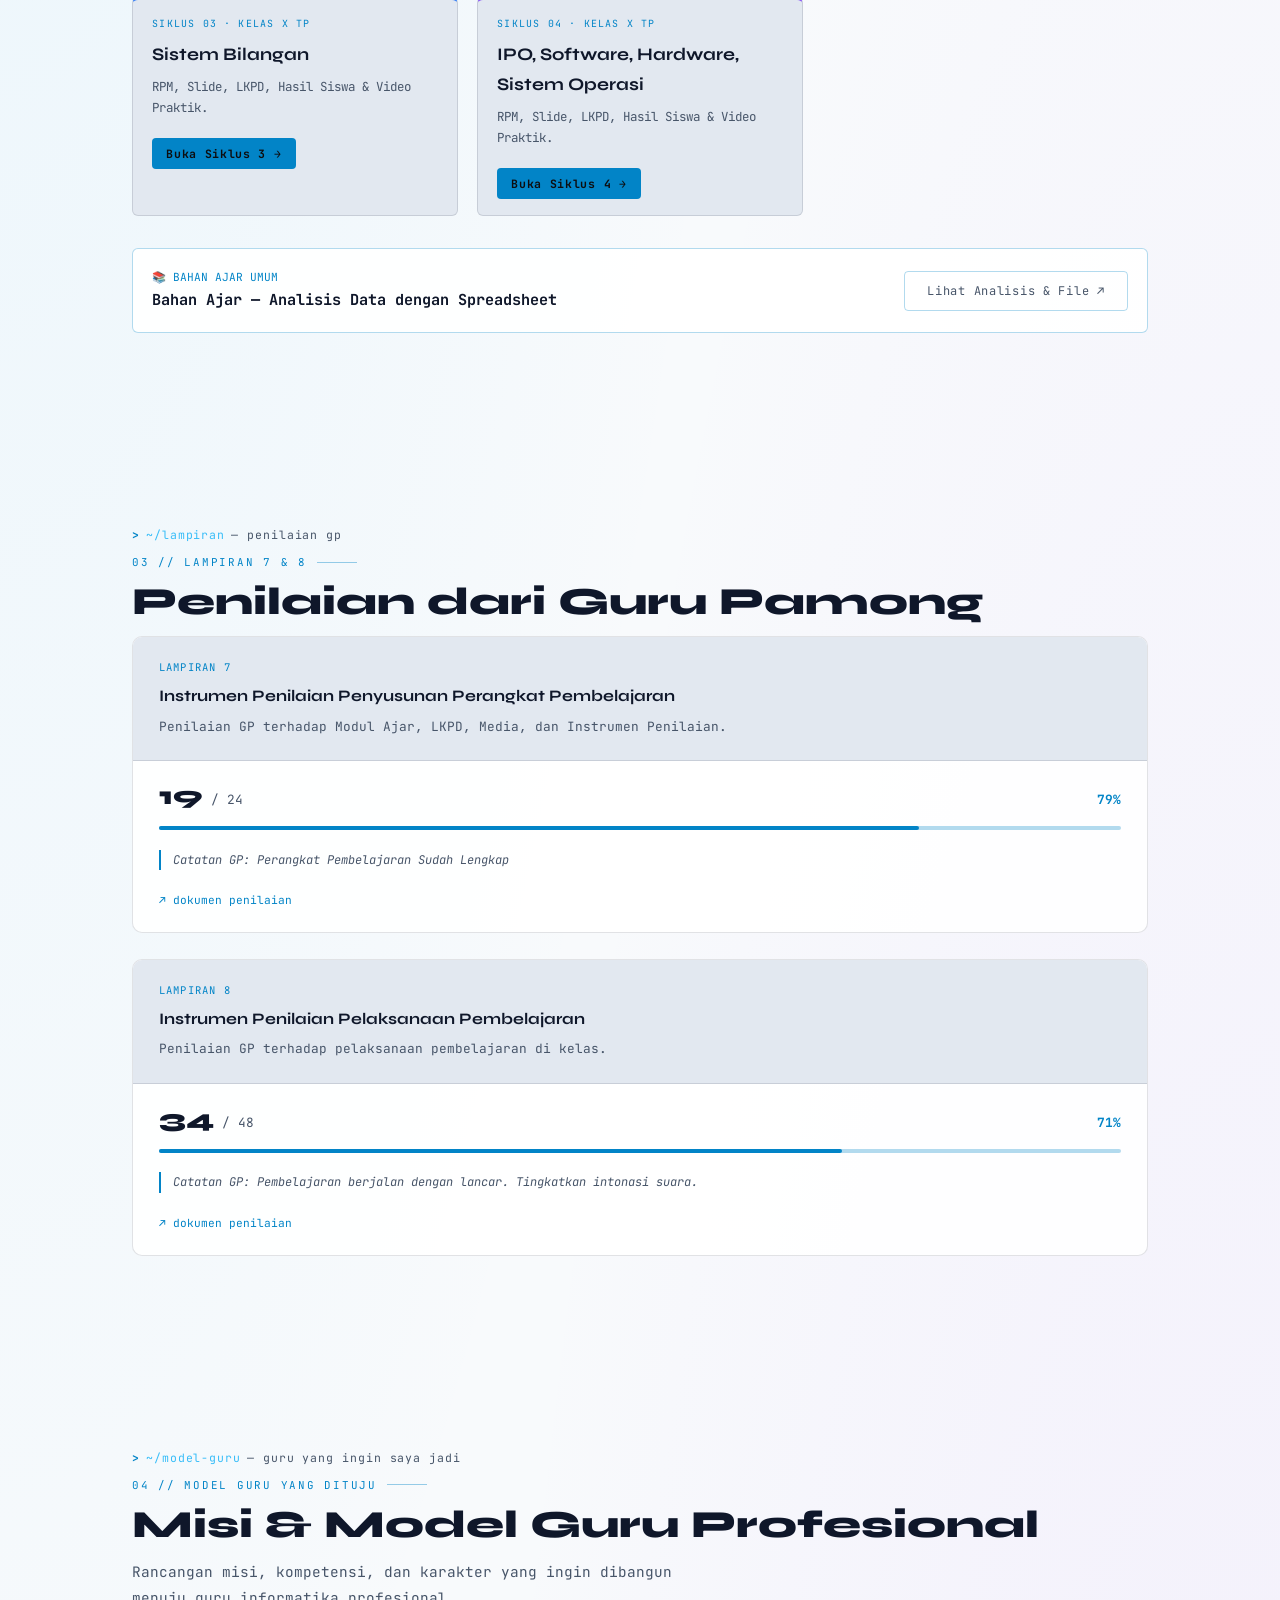
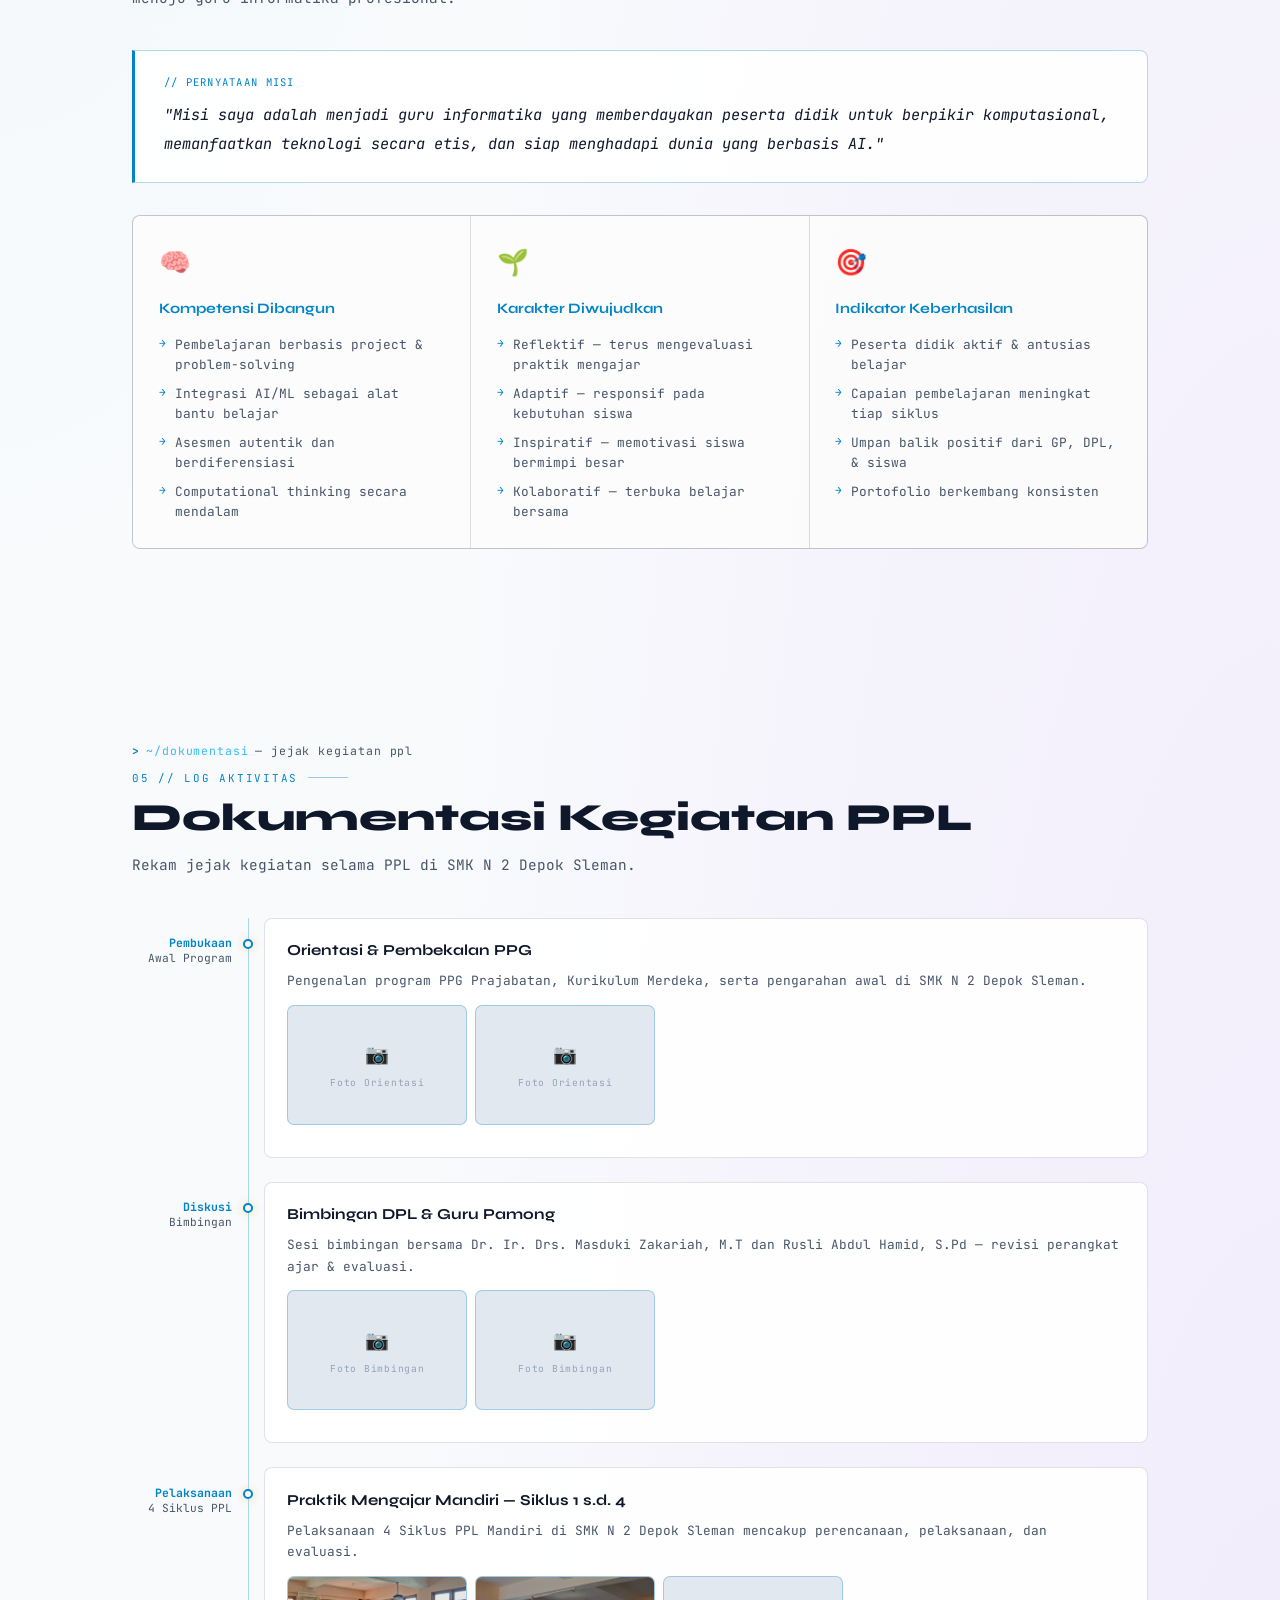
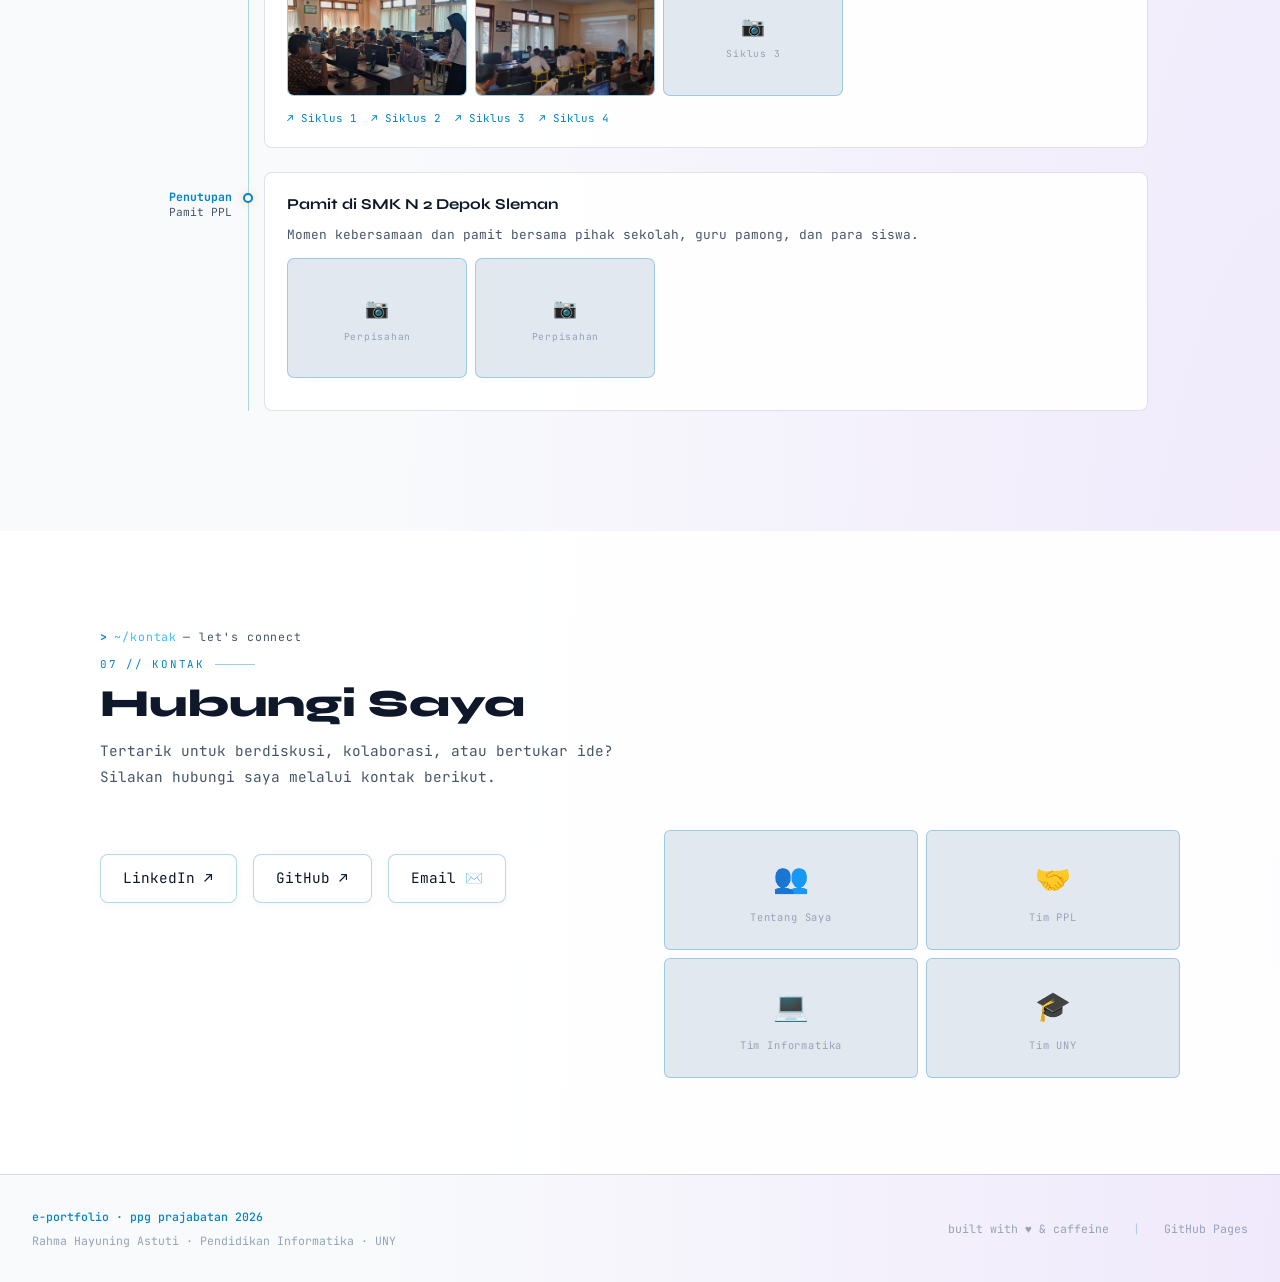
==== commit e95a6fd1: "final update" ====
--- a/index.html
+++ b/index.html
@@ -236,7 +236,7 @@
       <div class="analisis-card-label">Terbimbing · Kelas X TP</div>
       <h3 style="font-size: 1.1rem; margin: 0.4rem 0;">Flowchart Kompleks</h3>
       <p style="font-size: 0.78rem; color: var(--muted); margin-bottom: 1.2rem;">RPM, Slide, LKM, Hasil Siswa &amp; Video Praktik Mengajar.</p>
-      <a href="siklus1.html" class="btn-primary" style="font-size: 0.72rem; padding: 6px 14px; display: inline-block;">Buka Terbimbing →</a>
+      <a href="terbimbing.html" class="btn-primary" style="font-size: 0.72rem; padding: 6px 14px; display: inline-block;">Buka Terbimbing →</a>
     </div>
 
     <!-- CARD SIKLUS 1 -->
@@ -274,16 +274,16 @@
   </div>
 
   <!-- BAHAN AJAR UMUM -->
-  <!-- <div style="margin-top: 2rem; background: var(--bg2); padding: 1.2rem; border-radius: 6px; border: 1px solid var(--border2); display: flex; align-items: center; justify-content: space-between; flex-wrap: wrap; gap: 1rem;">
+  <div style="margin-top: 2rem; background: var(--bg2); padding: 1.2rem; border-radius: 6px; border: 1px solid var(--border2); display: flex; align-items: center; justify-content: space-between; flex-wrap: wrap; gap: 1rem;">
     <div>
       <div style="font-family: var(--mono); font-size: 0.7rem; color: var(--amber);">📚 BAHAN AJAR UMUM</div>
       <div style="font-weight: 700; font-size: 0.95rem;">Bahan Ajar — Analisis Data dengan Spreadsheet</div>
     </div>
     <button onclick="openModal('modal-bahan-ajar')" class="btn-ghost" style="font-size: 0.75rem;">Lihat Analisis &amp; File ↗</button>
-  </div> -->
+  </div> 
 
   <!-- MODAL BAHAN AJAR -->
-  <!-- <div class="modal-overlay" id="modal-bahan-ajar">
+  <div class="modal-overlay" id="modal-bahan-ajar">
     <div class="modal-box">
       <div class="modal-header">
         <div class="modal-icon">📚</div>
@@ -305,19 +305,31 @@
                 <div class="analisis-card"><div class="analisis-card-label">Konteks</div><div class="analisis-card-text">Referensi belajar mandiri siswa kelas X TP selama PPL Mandiri.</div></div>
                 <div class="analisis-card"><div class="analisis-card-label">Tujuan</div><div class="analisis-card-text">Menyediakan panduan tertulis yang dapat diakses siswa kapan saja.</div></div>
                 <div class="analisis-card"><div class="analisis-card-label">Kelebihan</div><div class="analisis-card-text">Materi runtut disertai contoh kontekstual yang relevan untuk siswa SMK.</div></div>
-                <div class="analisis-card"><div class="analisis-card-label">Kekurangan</div><div class="analisis-card-text">Penjelasan VLOOKUP &amp; HLOOKUP masih memerlukan pendampingan langsung.</div></div>
+                <div class="analisis-card"><div class="analisis-card-label">Kekurangan</div><div class="analisis-card-text">Masih memerlukan panduan guru untuk materi sistem bilangan agar lebih paham</div></div>
+                <div class="analisis-card"><div class="analisis-card-label">Teori</div><div class="analisis-card-text">Berdasarkan teori konstruktivisme, pembelajaran perlu melibatkan peserta didik secara aktif dalam membangun pemahaman.</div></div>
               </div>
             </div>
           </div>
-          <div class="analisis-panel panel-file">
-            <div style="padding:1.4rem 1.6rem; text-align: center;">
-              <a href="https://docs.google.com/document/d/1nw1KtTrjCHg37VhJyCvP4zKMGC8468OF/view" target="_blank" class="btn-primary">Buka File di Drive ↗</a>
+         <div class="analisis-panel panel-file">
+            <div style="padding:1.4rem 1.6rem;">
+              <div style="position: relative; padding-bottom: 65%; height: 0; overflow: hidden; border-radius: 6px; border: 1px solid var(--border2); background: var(--bg3);">
+                <iframe 
+                  src="https://drive.google.com/file/d/1h0FZU6uyoYMqBrvk-Vot2-GUjtGvsxTb/preview" 
+                  title="Preview Modul Ajar"
+                  style="position: absolute; top: 0; left: 0; width: 100%; height: 100%; border: 0;" 
+                  allowfullscreen>
+                </iframe>
+              </div>
+              <div style="display: flex; justify-content: space-between; align-items: center; margin-top: 0.8rem; font-size: 0.75rem; color: var(--muted);">
+                <span>💡 Kendala preview? Buka langsung di Google Drive:</span>
+                <a href="https://drive.google.com/file/d/1h0FZU6uyoYMqBrvk-Vot2-GUjtGvsxTb/view" target="_blank" class="btn-primary" style="font-size: 0.7rem; padding: 4px 10px;">Buka di Tab Baru ↗</a>
+              </div>
             </div>
           </div>
         </div>
       </div>
     </div>
-  </div> -->
+  </div> 
 </section>
 
 <!-- ================= LAMPIRAN SECTION ================= -->
--- a/shared.css
+++ b/shared.css
@@ -288,15 +288,30 @@
   letter-spacing: 0.06em; transition: 0.15s;
 }
 .btn-primary:hover { background: var(--amber-l); }
+/* ==========================================
+   FIX BUTTON GHOST (Mendukung Tag <a> dan <button>)
+   ========================================== */
 .btn-ghost {
-  display: inline-flex; align-items: center; gap: 8px;
-  border: 1px solid var(--border2); color: var(--muted);
-  padding: 11px 22px; border-radius: 4px;
-  font-family: var(--mono); font-size: 0.78rem;
-  font-weight: 400; text-decoration: none;
-  letter-spacing: 0.06em; transition: 0.15s;
-}
-.btn-ghost:hover { border-color: var(--amber); color: var(--amber); }
+  display: inline-flex;
+  align-items: center;
+  gap: 8px;
+  border: 1px solid var(--border2);
+  color: var(--text);              /* Mengikuti warna teks tema aktif */
+  background: transparent;         /* FIX: Menghapus background putih bawaan browser */
+  padding: 11px 22px;
+  border-radius: 4px;
+  font-family: var(--mono);
+  font-size: 0.78rem;
+  text-decoration: none;
+  transition: 0.15s;
+  cursor: pointer;                /* Memastikan kursor berubah jadi pointer saat di-hover */
+}
+
+.btn-ghost:hover {
+  border-color: var(--amber);
+  color: var(--amber);
+  background: var(--amber-dim);    /* Efek sorotan lembut saat kursor menempel */
+}
 
 /* TERMINAL CARD (hero right) */
 .terminal {
@@ -1370,26 +1385,35 @@
   transform: translateX(-50%) translateY(0);
 }
 
-/* RESPONSIVE */
-@media (max-width:840px) {
+/* ==========================================
+   RESPONSIVE (MOBILE & TABLET FIX)
+   ========================================== */
+@media (max-width: 840px) {
   nav {
-    gap:1rem;
+    gap: 1rem;
   }
 
   .menu-toggle {
     display: block;
+    font-size: 1.3rem;
+    cursor: pointer;
+    color: var(--text);
   }
+
   .nav-links {
     position: absolute;
     top: 56px;
     left: 0;
     width: 100%;
     flex-direction: column;
-    background: rgba(13,13,15,0.98);
+    /* FIX BUG: Menggunakan var(--bg) agar otomatis ikutan putih saat Mode Terang */
+    background: var(--bg);
     backdrop-filter: blur(12px);
-
     display: none;
     border-top: 1px solid var(--border);
+    border-bottom: 1px solid var(--border);
+    box-shadow: 0 10px 25px rgba(0, 0, 0, 0.15);
+    z-index: 999;
   }
 
   .nav-links a {
@@ -1398,6 +1422,7 @@
     border: none;
     border-bottom: 1px solid var(--border);
     height: 50px;
+    color: var(--text);
   }
 
   .nav-links.active {
@@ -1407,7 +1432,7 @@
 
   .nav-status {
     position: absolute;
-    right: 3.5rem; /* kanan, tapi tidak nabrak hamburger */
+    right: 3.5rem;
     top: 50%;
     transform: translateY(-50%);
   }
@@ -1416,12 +1441,32 @@
     border-left: none;
     justify-content: center;
     width: 100%;
+    color: var(--text);
   }
+
+  /* FIX DROPDOWN MENU MOBILE */
+  .nav-dropdown-menu {
+    display: none;
+    position: static;
+    width: 100%;
+    background: var(--bg3);
+    border: none;
+    border-bottom: 1px solid var(--border);
+    box-shadow: none;
+  }
+
+  .nav-dropdown.mobile-open .nav-dropdown-menu {
+    display: block !important;
+  }
+
   .nav-dropdown-menu a {
     justify-content: center;
-    padding-left: 1rem;
-    padding-right: 1rem;
+    padding-left: 2rem;
+    font-size: 0.72rem;
+    border-bottom: 1px solid var(--border);
+    color: var(--muted);
   }
+
   .nav-dropdown-menu a .dd-num {
     display: none;
   }
@@ -1429,34 +1474,38 @@
   .status-full { display: none; }
   .status-short { display: inline; }
 
-  .hero-inner { grid-template-columns: 1fr; }
+  /* FIX PADDING & LAYOUT MOBILE */
+  .hero-inner { grid-template-columns: 1fr; padding: 5rem 1.2rem 2rem !important; }
   .terminal { display: none; }
   .profil-grid { display: flex; flex-direction: column; }
-  .profil-top { grid-template-columns: 1fr; }
+  .profil-top { grid-template-columns: 1fr; gap: 1rem; }
   .profil-top > div:last-child .narasi-section { height: auto; }
-  .contact-wrapper { grid-template-columns:1fr; }
+  .profil-bottom { gap: 0.8rem; }
+  .narasi-section { padding: 1rem 1.2rem; }
+
+  .contact-wrapper { grid-template-columns: 1fr; }
   .contact-photo-grid {
-    grid-template-columns: 1fr 1fr; /* tetap 2 kolom */
-    grid-template-rows: 90px 90px;  /* sedikit lebih kecil */
+    grid-template-columns: 1fr 1fr;
+    grid-template-rows: 90px 90px;
   }
   .contact-photo {
     min-width: 130px;
     height: 90px;
   }
-  .contact-buttons {
-    margin-top: 0; /* hapus gap atas karena sudah stack */
-  }
+  .contact-buttons { margin-top: 0; }
   .btn-contact {
     font-size: 0.8rem;
     padding: 0.6rem 1rem;
   }
-  .lampiran-siklus-row { grid-template-columns:1fr; }
-  .lampiran-siklus-card { border-right:none; border-bottom:1px solid var(--border); }
-  .lampiran-siklus-card:last-child { border-bottom:none; }
-  .tl-item { grid-template-columns:1fr; }
-  .timeline::before { display:none; }
-  .tl-date { text-align:left; padding-top:0; }
-  .tl-content::before { display:none; }
+
+  .lampiran-siklus-row { grid-template-columns: 1fr; }
+  .lampiran-siklus-card { border-right: none; border-bottom: 1px solid var(--border); }
+  .lampiran-siklus-card:last-child { border-bottom: none; }
+
+  .tl-item { grid-template-columns: 1fr; }
+  .timeline::before { display: none; }
+  .tl-date { text-align: left; padding-top: 0; }
+  .tl-content::before { display: none; }
 
   .researcher-row {
     grid-template-columns: repeat(3, 1fr);
@@ -1464,25 +1513,13 @@
   }
   .researcher-card-body { padding: 0.6rem 0.7rem; }
   .rc-quote { display: none; }
-  .model-grid {
-    grid-template-columns: 1fr;
-  }
-  .nav-dropdown-toggle {
-    border-left: none;
-  }
-  .nav-dropdown.mobile-open .nav-dropdown-menu {
-    display: block !important;
-  }
-  .nav-dropdown-menu a {
-    padding-left: 2rem; /* indent biar keliatan nested */
-    font-size: 0.68rem;
-    border-bottom: 1px solid var(--border);
-  }
+  .model-grid { grid-template-columns: 1fr; }
+
   .refleksi-hero { padding: 7rem 1.5rem 3rem; min-height: auto; }
   .rp-card-body p { font-size: 0.85rem; }
   .filosofi-para p { font-size: 0.86rem; }
   .pq-text { font-size: 0.92rem; }
-   /* fix gap section di mobile */
+  
   section { padding: 3rem 1.2rem; }
   .lead { margin-bottom: 1.2rem; }
 
